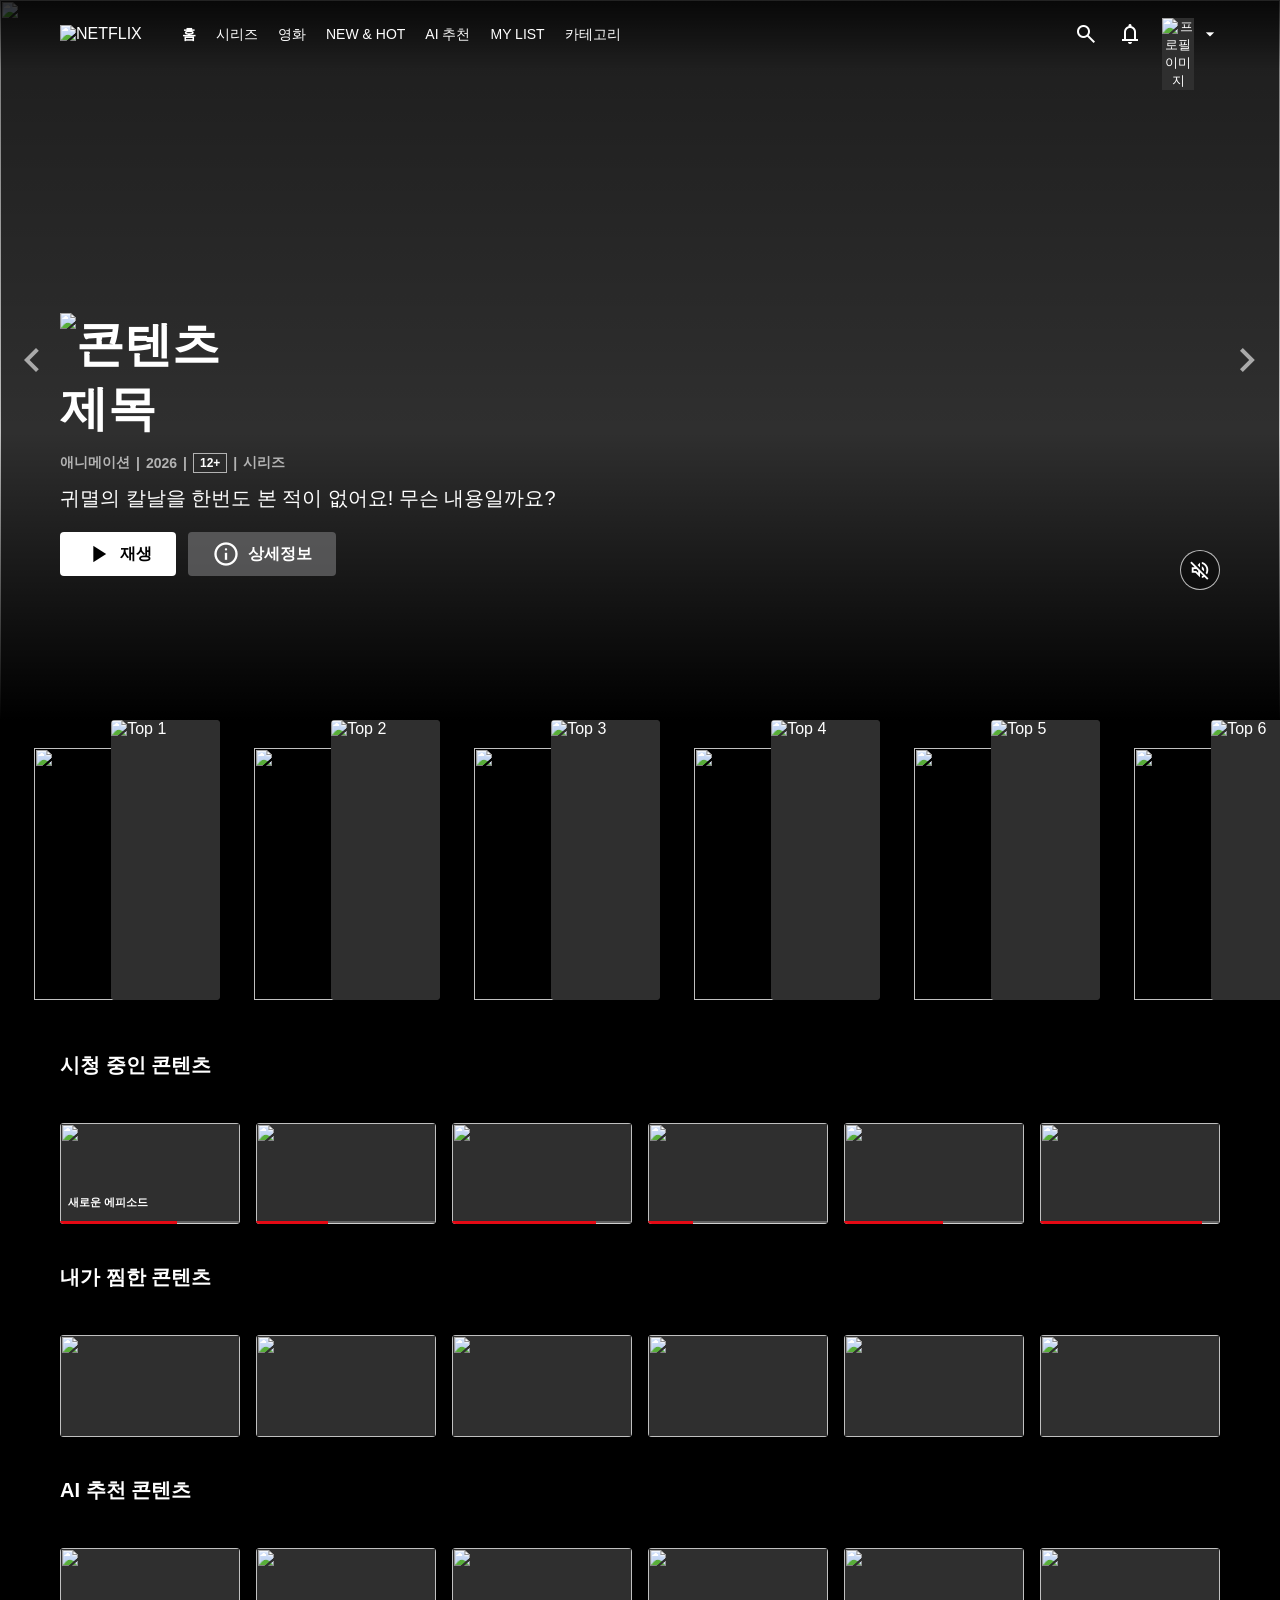
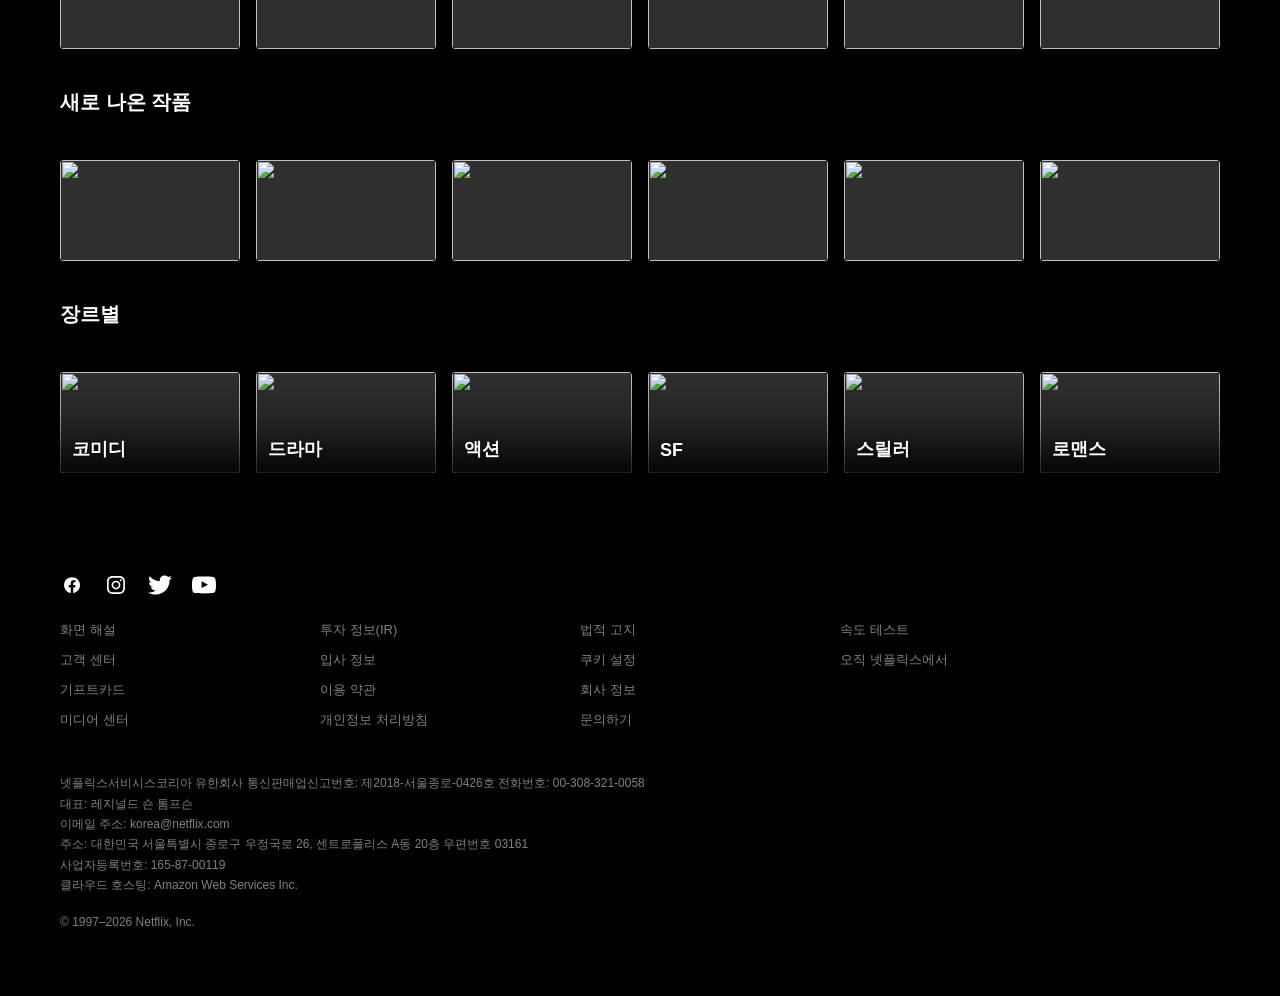
==== index.html @ 206649f2 "장르 수정" ====
<!DOCTYPE html>
<html lang="ko">
<head>
  <meta charset="UTF-8">
  <meta name="viewport" content="width=device-width, initial-scale=1.0">
  <title>NETFLIX</title>
  <link rel="stylesheet" href="https://fonts.googleapis.com/css2?family=Material+Symbols+Outlined:opsz,wght,FILL,GRAD@24,400,0,0&display=block">
  <link rel="stylesheet" href="css/style.css">
</head>
<body>
  <!-- 헤 더 -->
  <header class="header">
    <div class="header__inner">
      <a href="/" class="header__logo" aria-label="Netflix">
        <img src="https://cdn.jsdelivr.net/gh/d3vKJ/portfolio_assets@main/netflix/netflix-logo.png" alt="NETFLIX" class="header__logo-img">
      </a>

      <nav class="header__nav" aria-label="메뉴">
        <ul class="header__menu">
          <li><a href="#" class="header__link header__link--active">홈</a></li>
          <li><a href="#" class="header__link">시리즈</a></li>
          <li><a href="#" class="header__link">영화</a></li>
          <li><a href="#" class="header__link">NEW & HOT</a></li>
          <li><a href="#" class="header__link">AI 추천</a></li>
          <li><a href="#" class="header__link">MY LIST</a></li>
          <li><a href="#" class="header__link">카테고리</a></li>
        </ul>
      </nav>

      <div class="header__actions">
        <button type="button" class="header__icon-btn" aria-label="검색">
          <span class="material-symbols-outlined" aria-hidden="true">search</span>
        </button>
        <button type="button" class="header__icon-btn" aria-label="알림">
          <span class="material-symbols-outlined" aria-hidden="true">notifications</span>
        </button>
        <button type="button" class="header__profile" aria-label="프로필">
          <span class="header__avatar">
            <img src="https://picsum.photos/128/128" alt="프로필 이미지">
          </span>
          <span class="material-symbols-outlined header__caret" aria-hidden="true">arrow_drop_down</span>
        </button>
      </div>
    </div>
  </header>

  <main>
    <!-- 히 섹 -->
    <section class="hero">
      <div class="hero__bg">
        <img src="https://cdn.jsdelivr.net/gh/d3vKJ/portfolio_assets@main/netflix/hero/background.webp" alt="" class="hero__image">
      </div>
      <div class="hero__overlay"></div>

      <button type="button" class="hero__arrow hero__arrow--prev" aria-label="이전">
        <span class="material-symbols-outlined" aria-hidden="true">chevron_left</span>
      </button>
      <button type="button" class="hero__arrow hero__arrow--next" aria-label="다음">
        <span class="material-symbols-outlined" aria-hidden="true">chevron_right</span>
      </button>

      <div class="hero__content">
        <h1 class="hero__title">
          <img src="https://cdn.jsdelivr.net/gh/d3vKJ/portfolio_assets@main/netflix/hero/logo.webp" alt="콘텐츠 제목">
        </h1>
        <p class="hero__meta">
          <span>애니메이션</span>
          <span class="hero__meta-sep">|</span>
          <span>2026</span>
          <span class="hero__meta-sep">|</span>
          <span class="hero__badge">12+</span>
          <span class="hero__meta-sep">|</span>
          <span>시리즈</span>
        </p>

        
        <p class="hero__desc">
          귀멸의 칼날을 한번도 본 적이 없어요! 무슨 내용일까요?
        </p>
        <div class="hero__btns">
          <button type="button" class="btn btn--play">
            <span class="material-symbols-outlined" aria-hidden="true">play_arrow</span>
            재생
          </button>
          <button type="button" class="btn btn--info">
            <span class="material-symbols-outlined" aria-hidden="true">info</span>
            상세정보
          </button>
        </div>
      </div>

      <button type="button" class="hero__mute" aria-label="음소거">
        <span class="material-symbols-outlined" aria-hidden="true">volume_off</span>
      </button>
    </section>

    <!-- top 10 -->
    <section class="row row--top10">
      <div class="row__track row__track--top10">
        <article class="top10-card">
          <span class="top10-card__num" aria-hidden="true">
            <img src="https://cdn.jsdelivr.net/gh/d3vKJ/portfolio_assets@main/netflix/ranks/1.svg" alt="">
          </span>
          <a href="#" class="top10-card__poster">
            <img src="https://cdn.jsdelivr.net/gh/d3vKJ/portfolio_assets@main/netflix/cards/top1.webp" alt="Top 1">
          </a>
        </article>
        <article class="top10-card">
          <span class="top10-card__num" aria-hidden="true">
            <img src="https://cdn.jsdelivr.net/gh/d3vKJ/portfolio_assets@main/netflix/ranks/2.svg" alt="">
          </span>
          <a href="#" class="top10-card__poster">
            <img src="https://cdn.jsdelivr.net/gh/d3vKJ/portfolio_assets@main/netflix/cards/top2.webp" alt="Top 2">
          </a>
        </article>
        <article class="top10-card">
          <span class="top10-card__num" aria-hidden="true">
            <img src="https://cdn.jsdelivr.net/gh/d3vKJ/portfolio_assets@main/netflix/ranks/3.svg" alt="">
          </span>
          <a href="#" class="top10-card__poster">
            <img src="https://cdn.jsdelivr.net/gh/d3vKJ/portfolio_assets@main/netflix/cards/top3.webp" alt="Top 3">
          </a>
        </article>
        <article class="top10-card">
          <span class="top10-card__num" aria-hidden="true">
            <img src="https://cdn.jsdelivr.net/gh/d3vKJ/portfolio_assets@main/netflix/ranks/4.svg" alt="">
          </span>
          <a href="#" class="top10-card__poster">
            <img src="https://cdn.jsdelivr.net/gh/d3vKJ/portfolio_assets@main/netflix/cards/top4.webp" alt="Top 4">
          </a>
        </article>
        <article class="top10-card">
          <span class="top10-card__num" aria-hidden="true">
            <img src="https://cdn.jsdelivr.net/gh/d3vKJ/portfolio_assets@main/netflix/ranks/5.svg" alt="">
          </span>
          <a href="#" class="top10-card__poster">
            <img src="https://cdn.jsdelivr.net/gh/d3vKJ/portfolio_assets@main/netflix/cards/top5.webp" alt="Top 5">
          </a>
        </article>
        <article class="top10-card">
          <span class="top10-card__num" aria-hidden="true">
            <img src="https://cdn.jsdelivr.net/gh/d3vKJ/portfolio_assets@main/netflix/ranks/6.svg" alt="">
          </span>
          <a href="#" class="top10-card__poster">
            <img src="https://cdn.jsdelivr.net/gh/d3vKJ/portfolio_assets@main/netflix/cards/top6.webp" alt="Top 6">
          </a>
        </article>
        <article class="top10-card">
          <span class="top10-card__num" aria-hidden="true">
            <img src="https://cdn.jsdelivr.net/gh/d3vKJ/portfolio_assets@main/netflix/ranks/7.svg" alt="">
          </span>
          <a href="#" class="top10-card__poster">
            <img src="https://cdn.jsdelivr.net/gh/d3vKJ/portfolio_assets@main/netflix/cards/top7.webp" alt="Top 7">
          </a>
        </article>
        <article class="top10-card">
          <span class="top10-card__num" aria-hidden="true">
            <img src="https://cdn.jsdelivr.net/gh/d3vKJ/portfolio_assets@main/netflix/ranks/8.svg" alt="">
          </span>
          <a href="#" class="top10-card__poster">
            <img src="https://cdn.jsdelivr.net/gh/d3vKJ/portfolio_assets@main/netflix/cards/top8.webp" alt="Top 8">
          </a>
        </article>
        <article class="top10-card">
          <span class="top10-card__num" aria-hidden="true">
            <img src="https://cdn.jsdelivr.net/gh/d3vKJ/portfolio_assets@main/netflix/ranks/9.svg" alt="">
          </span>
          <a href="#" class="top10-card__poster">
            <img src="https://cdn.jsdelivr.net/gh/d3vKJ/portfolio_assets@main/netflix/cards/top9.webp" alt="Top 9">
          </a>
        </article>
        <article class="top10-card">
          <span class="top10-card__num top10-card__num--10" aria-hidden="true">
            <img src="https://cdn.jsdelivr.net/gh/d3vKJ/portfolio_assets@main/netflix/ranks/10.svg" alt="">
          </span>
          <a href="#" class="top10-card__poster">
            <img src="https://cdn.jsdelivr.net/gh/d3vKJ/portfolio_assets@main/netflix/cards/top10.webp" alt="Top 10">
          </a>
        </article>
      </div>
    </section>

    <!-- 시청 중인 콘텐츠 -->
    <section class="row">
      <h2 class="row__title">시청 중인 콘텐츠</h2>
      <div class="row__track">
        <article class="card card--progress">
          <a href="#" class="card__link">
            <img src="https://cdn.jsdelivr.net/gh/d3vKJ/portfolio_assets@main/netflix/cards/thumbnail5.webp" alt="" class="card__img">
            <span class="card__label">새로운 에피소드</span>
            <span class="card__progress"><span class="card__progress-bar" style="width: 65%"></span></span>
          </a>
        </article>
        <article class="card card--progress">
          <a href="#" class="card__link">
            <img src="https://cdn.jsdelivr.net/gh/d3vKJ/portfolio_assets@main/netflix/cards/thumbnail9.webp" alt="" class="card__img">
            <span class="card__progress"><span class="card__progress-bar" style="width: 40%"></span></span>
          </a>
        </article>
        <article class="card card--progress">
          <a href="#" class="card__link">
            <img src="https://cdn.jsdelivr.net/gh/d3vKJ/portfolio_assets@main/netflix/cards/thumbnail2.webp" alt="" class="card__img">
            <span class="card__progress"><span class="card__progress-bar" style="width: 80%"></span></span>
          </a>
        </article>
        <article class="card card--progress">
          <a href="#" class="card__link">
            <img src="https://cdn.jsdelivr.net/gh/d3vKJ/portfolio_assets@main/netflix/cards/thumnail1.webp" alt="" class="card__img">
            <span class="card__progress"><span class="card__progress-bar" style="width: 25%"></span></span>
          </a>
        </article>
        <article class="card card--progress">
          <a href="#" class="card__link">
            <img src="https://cdn.jsdelivr.net/gh/d3vKJ/portfolio_assets@main/netflix/cards/thumbnail7.webp" alt="" class="card__img">
            <span class="card__progress"><span class="card__progress-bar" style="width: 55%"></span></span>
          </a>
        </article>
        <article class="card card--progress">
          <a href="#" class="card__link">
            <img src="https://cdn.jsdelivr.net/gh/d3vKJ/portfolio_assets@main/netflix/cards/thumbnail4.webp" alt="" class="card__img">
            <span class="card__progress"><span class="card__progress-bar" style="width: 90%"></span></span>
          </a>
        </article>
      </div>
    </section>

    <!-- 내가 찜한 콘텐츠 -->
    <section class="row">
      <h2 class="row__title">내가 찜한 콘텐츠</h2>
      <div class="row__track">
        <article class="card">
          <a href="#" class="card__link">
            <img src="https://cdn.jsdelivr.net/gh/d3vKJ/portfolio_assets@main/netflix/cards/thumbnail8.webp" alt="" class="card__img">
          </a>
        </article>
        <article class="card">
          <a href="#" class="card__link">
            <img src="https://cdn.jsdelivr.net/gh/d3vKJ/portfolio_assets@main/netflix/cards/thumbnail3.webp" alt="" class="card__img">
          </a>
        </article>
        <article class="card">
          <a href="#" class="card__link">
            <img src="https://cdn.jsdelivr.net/gh/d3vKJ/portfolio_assets@main/netflix/cards/thumbnail10.webp" alt="" class="card__img">
          </a>
        </article>
        <article class="card">
          <a href="#" class="card__link">
            <img src="https://cdn.jsdelivr.net/gh/d3vKJ/portfolio_assets@main/netflix/cards/thumbnail6.webp" alt="" class="card__img">
          </a>
        </article>
        <article class="card">
          <a href="#" class="card__link">
            <img src="https://cdn.jsdelivr.net/gh/d3vKJ/portfolio_assets@main/netflix/cards/thumbnail2.webp" alt="" class="card__img">
          </a>
        </article>
        <article class="card">
          <a href="#" class="card__link">
            <img src="https://cdn.jsdelivr.net/gh/d3vKJ/portfolio_assets@main/netflix/cards/thumbnail9.webp" alt="" class="card__img">
          </a>
        </article>
      </div>
    </section>

    <!-- AI 추천 콘텐츠 -->
    <section class="row">
      <h2 class="row__title">AI 추천 콘텐츠</h2>
      <div class="row__track">
        <article class="card">
          <a href="#" class="card__link">
            <img src="https://cdn.jsdelivr.net/gh/d3vKJ/portfolio_assets@main/netflix/cards/thumbnail4.webp" alt="" class="card__img">
          </a>
        </article>
        <article class="card">
          <a href="#" class="card__link">
            <img src="https://cdn.jsdelivr.net/gh/d3vKJ/portfolio_assets@main/netflix/cards/thumnail1.webp" alt="" class="card__img">
          </a>
        </article>
        <article class="card">
          <a href="#" class="card__link">
            <img src="https://cdn.jsdelivr.net/gh/d3vKJ/portfolio_assets@main/netflix/cards/thumbnail7.webp" alt="" class="card__img">
          </a>
        </article>
        <article class="card">
          <a href="#" class="card__link">
            <img src="https://cdn.jsdelivr.net/gh/d3vKJ/portfolio_assets@main/netflix/cards/thumbnail5.webp" alt="" class="card__img">
          </a>
        </article>
        <article class="card">
          <a href="#" class="card__link">
            <img src="https://cdn.jsdelivr.net/gh/d3vKJ/portfolio_assets@main/netflix/cards/thumbnail10.webp" alt="" class="card__img">
          </a>
        </article>
        <article class="card">
          <a href="#" class="card__link">
            <img src="https://cdn.jsdelivr.net/gh/d3vKJ/portfolio_assets@main/netflix/cards/thumbnail3.webp" alt="" class="card__img">
          </a>
        </article>
      </div>
    </section>

    <!-- 새로 나온 작품 -->
    <section class="row">
      <h2 class="row__title">새로 나온 작품</h2>
      <div class="row__track">
        <article class="card">
          <a href="#" class="card__link">
            <img src="https://cdn.jsdelivr.net/gh/d3vKJ/portfolio_assets@main/netflix/cards/thumbnail6.webp" alt="" class="card__img">
          </a>
        </article>
        <article class="card">
          <a href="#" class="card__link">
            <img src="https://cdn.jsdelivr.net/gh/d3vKJ/portfolio_assets@main/netflix/cards/thumbnail8.webp" alt="" class="card__img">
          </a>
        </article>
        <article class="card">
          <a href="#" class="card__link">
            <img src="https://cdn.jsdelivr.net/gh/d3vKJ/portfolio_assets@main/netflix/cards/thumbnail2.webp" alt="" class="card__img">
          </a>
        </article>
        <article class="card">
          <a href="#" class="card__link">
            <img src="https://cdn.jsdelivr.net/gh/d3vKJ/portfolio_assets@main/netflix/cards/thumbnail9.webp" alt="" class="card__img">
          </a>
        </article>
        <article class="card">
          <a href="#" class="card__link">
            <img src="https://cdn.jsdelivr.net/gh/d3vKJ/portfolio_assets@main/netflix/cards/thumnail1.webp" alt="" class="card__img">
          </a>
        </article>
        <article class="card">
          <a href="#" class="card__link">
            <img src="https://cdn.jsdelivr.net/gh/d3vKJ/portfolio_assets@main/netflix/cards/thumbnail4.webp" alt="" class="card__img">
          </a>
        </article>
      </div>
    </section>

    <!-- 장르별 -->
    <section class="row">
      <h2 class="row__title">장르별</h2>
      <div class="row__track">
        <article class="card card--genre">
          <a href="#" class="card__link">
            <img src="https://cdn.jsdelivr.net/gh/d3vKJ/portfolio_assets@main/netflix/cards/thumbnail8.webp" alt="" class="card__img">
            <span class="card__genre">코미디</span>
          </a>
        </article>
        <article class="card card--genre">
          <a href="#" class="card__link">
            <img src="https://cdn.jsdelivr.net/gh/d3vKJ/portfolio_assets@main/netflix/cards/thumbnail3.webp" alt="" class="card__img">
            <span class="card__genre">드라마</span>
          </a>
        </article>
        <article class="card card--genre">
          <a href="#" class="card__link">
            <img src="https://cdn.jsdelivr.net/gh/d3vKJ/portfolio_assets@main/netflix/cards/thumbnail6.webp" alt="" class="card__img">
            <span class="card__genre">액션</span>
          </a>
        </article>
        <article class="card card--genre">
          <a href="#" class="card__link">
            <img src="https://cdn.jsdelivr.net/gh/d3vKJ/portfolio_assets@main/netflix/cards/thumbnail10.webp" alt="" class="card__img">
            <span class="card__genre">SF</span>
          </a>
        </article>
        <article class="card card--genre">
          <a href="#" class="card__link">
            <img src="https://cdn.jsdelivr.net/gh/d3vKJ/portfolio_assets@main/netflix/cards/thumbnail2.webp" alt="" class="card__img">
            <span class="card__genre">스릴러</span>
          </a>
        </article>
        <article class="card card--genre">
          <a href="#" class="card__link">
            <img src="https://cdn.jsdelivr.net/gh/d3vKJ/portfolio_assets@main/netflix/cards/thumbnail9.webp" alt="" class="card__img">
            <span class="card__genre">로맨스</span>
          </a>
        </article>
      </div>
    </section>
  </main>

  <button type="button" class="back-top" aria-label="맨 위로" id="backTop">
    <span class="material-symbols-outlined" aria-hidden="true">keyboard_arrow_up</span>
  </button>

  <!-- footer -->
  <footer class="footer">
    <div class="footer__inner">
      <div class="footer__social">
        <a href="#" aria-label="Facebook">
          <svg viewBox="0 0 24 24" fill="currentColor" aria-hidden="true">
            <path d="M20 12.05C19.9813 10.5255 19.5273 9.03809 18.6915 7.76295C17.8557 6.48781 16.673 5.47804 15.2826 4.85257C13.8921 4.2271 12.3519 4.01198 10.8433 4.23253C9.33473 4.45309 7.92057 5.10013 6.7674 6.09748C5.61422 7.09482 4.77005 8.40092 4.3343 9.86195C3.89856 11.323 3.88938 12.8781 4.30786 14.3442C4.72634 15.8103 5.55504 17.1262 6.69637 18.1371C7.83769 19.148 9.24412 19.8117 10.75 20.05V14.38H8.75001V12.05H10.75V10.28C10.7037 9.86846 10.7483 9.45175 10.8807 9.05931C11.0131 8.66687 11.23 8.30827 11.5161 8.00882C11.8022 7.70936 12.1505 7.47635 12.5365 7.32624C12.9225 7.17612 13.3368 7.11255 13.75 7.14003C14.3498 7.14824 14.9482 7.20173 15.54 7.30003V9.30003H14.54C14.3676 9.27828 14.1924 9.29556 14.0276 9.35059C13.8627 9.40562 13.7123 9.49699 13.5875 9.61795C13.4627 9.73891 13.3667 9.88637 13.3066 10.0494C13.2464 10.2125 13.2237 10.387 13.24 10.56V12.07H15.46L15.1 14.4H13.25V20C15.1399 19.7011 16.8601 18.7347 18.0985 17.2761C19.3369 15.8175 20.0115 13.9634 20 12.05Z"/>
          </svg>
        </a>
        <a href="#" aria-label="Instagram">
          <svg viewBox="0 0 32 32" fill="currentColor" aria-hidden="true">
            <path d="M22.3,8.4c-0.8,0-1.4,0.6-1.4,1.4c0,0.8,0.6,1.4,1.4,1.4c0.8,0,1.4-0.6,1.4-1.4C23.7,9,23.1,8.4,22.3,8.4z"/>
            <path d="M16,10.2c-3.3,0-5.9,2.7-5.9,5.9s2.7,5.9,5.9,5.9s5.9-2.7,5.9-5.9S19.3,10.2,16,10.2z M16,19.9c-2.1,0-3.8-1.7-3.8-3.8 c0-2.1,1.7-3.8,3.8-3.8c2.1,0,3.8,1.7,3.8,3.8C19.8,18.2,18.1,19.9,16,19.9z"/>
            <path d="M20.8,4h-9.5C7.2,4,4,7.2,4,11.2v9.5c0,4,3.2,7.2,7.2,7.2h9.5c4,0,7.2-3.2,7.2-7.2v-9.5C28,7.2,24.8,4,20.8,4z M25.7,20.8 c0,2.7-2.2,5-5,5h-9.5c-2.7,0-5-2.2-5-5v-9.5c0-2.7,2.2-5,5-5h9.5c2.7,0,5,2.2,5,5V20.8z"/>
          </svg>
        </a>
        <a href="#" aria-label="Twitter">
          <svg viewBox="0 -2 20 20" fill="currentColor" aria-hidden="true">
            <g transform="translate(-60, -7521)">
              <g transform="translate(56, 160)">
                <path d="M10.29,7377 C17.837,7377 21.965,7370.84365 21.965,7365.50546 C21.965,7365.33021 21.965,7365.15595 21.953,7364.98267 C22.756,7364.41163 23.449,7363.70276 24,7362.8915 C23.252,7363.21837 22.457,7363.433 21.644,7363.52751 C22.5,7363.02244 23.141,7362.2289 23.448,7361.2926 C22.642,7361.76321 21.761,7362.095 20.842,7362.27321 C19.288,7360.64674 16.689,7360.56798 15.036,7362.09796 C13.971,7363.08447 13.518,7364.55538 13.849,7365.95835 C10.55,7365.79492 7.476,7364.261 5.392,7361.73762 C4.303,7363.58363 4.86,7365.94457 6.663,7367.12996 C6.01,7367.11125 5.371,7366.93797 4.8,7366.62489 L4.8,7366.67608 C4.801,7368.5989 6.178,7370.2549 8.092,7370.63591 C7.488,7370.79836 6.854,7370.82199 6.24,7370.70483 C6.777,7372.35099 8.318,7373.47829 10.073,7373.51078 C8.62,7374.63513 6.825,7375.24554 4.977,7375.24358 C4.651,7375.24259 4.325,7375.22388 4,7375.18549 C5.877,7376.37088 8.06,7377 10.29,7376.99705"/>
              </g>
            </g>
          </svg>
        </a>
        <a href="#" aria-label="YouTube">
          <svg viewBox="0 -3 20 20" fill="currentColor" aria-hidden="true">
            <g transform="translate(-300, -7442)">
              <g transform="translate(56, 160)">
                <path d="M251.988432,7291.58588 L251.988432,7285.97425 C253.980638,7286.91168 255.523602,7287.8172 257.348463,7288.79353 C255.843351,7289.62824 253.980638,7290.56468 251.988432,7291.58588 M263.090998,7283.18289 C262.747343,7282.73013 262.161634,7282.37809 261.538073,7282.26141 C259.705243,7281.91336 248.270974,7281.91237 246.439141,7282.26141 C245.939097,7282.35515 245.493839,7282.58153 245.111335,7282.93357 C243.49964,7284.42947 244.004664,7292.45151 244.393145,7293.75096 C244.556505,7294.31342 244.767679,7294.71931 245.033639,7294.98558 C245.376298,7295.33761 245.845463,7295.57995 246.384355,7295.68865 C247.893451,7296.0008 255.668037,7296.17532 261.506198,7295.73552 C262.044094,7295.64178 262.520231,7295.39147 262.895762,7295.02447 C264.385932,7293.53455 264.28433,7285.06174 263.090998,7283.18289"/>
              </g>
            </g>
          </svg>
        </a>
      </div>

      <div class="footer__links">
        <ul>
          <li><a href="#">화면 해설</a></li>
          <li><a href="#">고객 센터</a></li>
          <li><a href="#">기프트카드</a></li>
          <li><a href="#">미디어 센터</a></li>
        </ul>
        <ul>
          <li><a href="#">투자 정보(IR)</a></li>
          <li><a href="#">입사 정보</a></li>
          <li><a href="#">이용 약관</a></li>
          <li><a href="#">개인정보 처리방침</a></li>
        </ul>
        <ul>
          <li><a href="#">법적 고지</a></li>
          <li><a href="#">쿠키 설정</a></li>
          <li><a href="#">회사 정보</a></li>
          <li><a href="#">문의하기</a></li>
        </ul>
        <ul>
          <li><a href="#">속도 테스트</a></li>
          <li><a href="#">오직 넷플릭스에서</a></li>
        </ul>
      </div>

      <div class="footer__info">
        <p>넷플릭스서비시스코리아 유한회사 통신판매업신고번호: 제2018-서울종로-0426호 전화번호: 00-308-321-0058</p>
        <p>대표: 레지널드 숀 톰프슨</p>
        <p>이메일 주소: korea@netflix.com</p>
        <p>주소: 대한민국 서울특별시 종로구 우정국로 26, 센트로폴리스 A동 20층 우편번호 03161</p>
        <p>사업자등록번호: 165-87-00119</p>
        <p>클라우드 호스팅: Amazon Web Services Inc.</p>
        <p class="footer__copy">© 1997–2026 Netflix, Inc.</p>
      </div>
    </div>
  </footer>

  <script src="js/script.js"></script>
</body>
</html>
---- css/style.css ----
@font-face {
    font-family: 'Pretendard';
    src: url('https://cdn.jsdelivr.net/gh/projectnoonnu/pretendard@1.0/Pretendard-Thin.woff2') format('woff2');
    font-weight: 100;
    font-display: swap;
}

@font-face {
    font-family: 'Pretendard';
    src: url('https://cdn.jsdelivr.net/gh/projectnoonnu/pretendard@1.0/Pretendard-ExtraLight.woff2') format('woff2');
    font-weight: 200;
    font-display: swap;
}

@font-face {
    font-family: 'Pretendard';
    src: url('https://cdn.jsdelivr.net/gh/projectnoonnu/pretendard@1.0/Pretendard-Light.woff2') format('woff2');
    font-weight: 300;
    font-display: swap;
}

@font-face {
    font-family: 'Pretendard';
    src: url('https://cdn.jsdelivr.net/gh/projectnoonnu/pretendard@1.0/Pretendard-Regular.woff2') format('woff2');
    font-weight: 400;
    font-display: swap;
}

@font-face {
    font-family: 'Pretendard';
    src: url('https://cdn.jsdelivr.net/gh/projectnoonnu/pretendard@1.0/Pretendard-Medium.woff2') format('woff2');
    font-weight: 500;
    font-display: swap;
}

@font-face {
    font-family: 'Pretendard';
    src: url('https://cdn.jsdelivr.net/gh/projectnoonnu/pretendard@1.0/Pretendard-SemiBold.woff2') format('woff2');
    font-weight: 600;
    font-display: swap;
}

@font-face {
    font-family: 'Pretendard';
    src: url('https://cdn.jsdelivr.net/gh/projectnoonnu/pretendard@1.0/Pretendard-Bold.woff2') format('woff2');
    font-weight: 700;
    font-display: swap;
}

@font-face {
    font-family: 'Pretendard';
    src: url('https://cdn.jsdelivr.net/gh/projectnoonnu/pretendard@1.0/Pretendard-ExtraBold.woff2') format('woff2');
    font-weight: 800;
    font-display: swap;
}

@font-face {
    font-family: 'Pretendard';
    src: url('https://cdn.jsdelivr.net/gh/projectnoonnu/pretendard@1.0/Pretendard-Black.woff2') format('woff2');
    font-weight: 900;
    font-display: swap;
}

* {
  margin: 0;
  padding: 0;
  box-sizing: border-box;
}

body {
  font-family: "Pretendard", sans-serif;
  background-color: #000;
  color: #fff;
  overflow-x: hidden;
}

img {
  display: block;
  max-width: 100%;
  background-color: #2f2f2f;
}

a {
  color: inherit;
  text-decoration: none;
}

ul {
  list-style: none;
}

button {
  font-family: inherit;
  color: inherit;
  background: none;
  border: none;
  cursor: pointer;
}

.material-symbols-outlined {
  font-variation-settings: "FILL" 0, "wght" 400, "GRAD" 0, "opsz" 24;
  user-select: none;
  color: inherit;
}

/* 헤더 */
.header {
  position: fixed;
  top: 0;
  left: 0;
  z-index: 100;
  width: 100%;
  height: 68px;
  background: linear-gradient(to bottom, rgba(0, 0, 0, 0.7), transparent);
}

.header--scrolled {
  background-color: rgba(0, 0, 0, 0.9);
}

.header__inner {
  display: flex;
  align-items: center;
  height: 100%;
  padding: 0 60px;
  gap: 30px;
}

.header__logo-img {
  width: 92px;
  background: none;
}

.header__menu {
  display: flex;
  gap: 20px;
}

.header__link {
  font-size: 14px;
}

.header__link:hover {
  color: #b3b3b3;
}

.header__link--active {
  font-weight: bold;
}

.header__actions {
  display: flex;
  align-items: center;
  gap: 20px;
  margin-left: auto;
}

.header__icon-btn {
  display: flex;
  align-items: center;
  justify-content: center;
  width: 24px;
  height: 24px;
}

.header__icon-btn .material-symbols-outlined {
  font-size: 24px;
  line-height: 1;
}

.header__profile {
  display: flex;
  align-items: center;
  gap: 6px;
}

.header__avatar {
  width: 32px;
  height: 32px;
  border-radius: 4px;
  background-color: #2f2f2f;
}

.header__caret {
  font-size: 20px;
  line-height: 1;
}

/* 히어로 */
.hero {
  position: relative;
  width: 100%;
  height: 80vh;
  min-height: 400px;
  overflow: hidden;
}

.hero__bg {
  position: absolute;
  top: 0;
  left: 0;
  width: 100%;
  height: 100%;
}

.hero__image {
  width: 100%;
  height: 100%;
  object-fit: cover;
}

.hero__overlay {
  position: absolute;
  top: 0;
  left: 0;
  width: 100%;
  height: 100%;
  background: linear-gradient(to top, #000 0%, transparent 40%, rgba(0, 0, 0, 0.4) 100%);
  pointer-events: none;
}

.hero__content {
  position: absolute;
  left: 60px;
  bottom: 20%;
  z-index: 2;
  max-width: 500px;
}

.hero__title {
  font-size: 48px;
  font-weight: bold;
  margin-bottom: 12px;
}

.hero__title img {
  display: block;
  width: min(100%, 200px);
  height: auto;
  background-color: transparent;
}

.hero__meta {
  display: flex;
  align-items: center;
  flex-wrap: wrap;
  gap: 6px;
  font-size: 14px;
  font-weight: bold;
  color: #b3b3b3;
  margin-bottom: 12px;
}

.hero__badge {
  display: inline-block;
  padding: 2px 6px;
  border: 1px solid #b3b3b3;
  font-size: 12px;
  color: #fff;
}

.hero__desc {
  font-size: 20px;
  margin-bottom: 20px;
}

.hero__btns {
  display: flex;
  gap: 12px;
}

.btn {
  display: flex;
  align-items: center;
  gap: 8px;
  padding: 8px 24px;
  border-radius: 4px;
  font-size: 16px;
  font-weight: bold;
}

.btn .material-symbols-outlined {
  font-size: 28px;
  line-height: 1;
}

.btn--play .material-symbols-outlined {
  font-variation-settings: "FILL" 1, "wght" 400, "GRAD" 0, "opsz" 24;
}

.btn--play {
  background-color: #fff;
  color: #000;
}

.btn--play:hover {
  opacity: 0.85;
}

.btn--info {
  background-color: rgba(109, 109, 110, 0.7);
  color: #fff;
}

.btn--info:hover {
  background-color: rgba(109, 109, 110, 0.5);
}

.hero__arrow {
  position: absolute;
  top: 50%;
  z-index: 3;
  margin-top: -24px;
  display: flex;
  align-items: center;
  justify-content: center;
  width: 48px;
  height: 48px;
  opacity: 0.6;
}

.hero__arrow:hover {
  opacity: 1;
}

.hero__arrow .material-symbols-outlined {
  font-size: 48px;
  line-height: 1;
}

.hero__arrow--prev {
  left: 8px;
}

.hero__arrow--next {
  right: 8px;
}

.hero__mute {
  position: absolute;
  right: 60px;
  bottom: 18%;
  z-index: 3;
  display: flex;
  align-items: center;
  justify-content: center;
  width: 40px;
  height: 40px;
  border: 1px solid rgba(255, 255, 255, 0.7);
  border-radius: 50%;
  background-color: rgba(0, 0, 0, 0.35);
}

.hero__mute .material-symbols-outlined {
  font-size: 22px;
  line-height: 1;
}

/* 콘텐츠 행 */
.row {
  position: relative;
  z-index: 4;
  padding: 12px 0 40px;
  margin-top: -24px;
  overflow: hidden;
}

.row__title {
  font-size: 20px;
  font-weight: bold;
  margin-bottom: 12px;
  padding: 0 60px;
}

.row__track {
  display: flex;
  gap: 16px;
  padding: 32px 60px 12px;
  overflow-x: auto;
  overflow-y: hidden;
  cursor: grab;
  user-select: none;
}

.row__track::-webkit-scrollbar {
  display: none;
}

.row__track.is-dragging {
  cursor: grabbing;
}

/* Top 10 — 한 화면 5칸, 스크롤로 6~10 */
.row--top10 {
  margin-top: -60px;
  overflow: hidden;
}

.row__track--top10 {
  --top10-pad: 60px;
  --top10-gap: 60px;
  --top10-visible: 5;
  display: grid;
  grid-auto-flow: column;
  grid-auto-columns: calc(
    (100% - 2 * var(--top10-pad) - (var(--top10-visible) - 1) * var(--top10-gap))
    / var(--top10-visible)
  );
  box-sizing: border-box;
  min-height: 340px;
  padding: 48px var(--top10-pad) 24px;
  column-gap: var(--top10-gap);
  align-items: end;
  overflow-x: auto;
  overflow-y: hidden;
}

.top10-card {
  position: relative;
  width: 100%;
  height: 280px;
}

.top10-card__num {
  position: absolute;
  left: -16%;
  bottom: 0;
  z-index: 0;
  width: 50%;
  height: 90%;
  pointer-events: none;
  user-select: none;
}

.top10-card__num img {
  width: 100%;
  height: 100%;
  object-fit: contain;
  object-position: right bottom;
  background: none;
}

.top10-card__num--10 {
  width: 50%;
}

.top10-card__poster {
  position: absolute;
  right: 0;
  bottom: 0;
  z-index: 1;
  width: 68%;
  height: 100%;
  border-radius: 4px;
  overflow: hidden;
  background-color: #2f2f2f;
  transition: transform 0.45s ease;
  transform-origin: center bottom;
}

.top10-card__poster img {
  width: 100%;
  height: 100%;
  object-fit: cover;
}

.top10-card__poster:hover {
  transform: translateY(-10px) scale(1.05);
  z-index: 2;
}

.card {
  flex-shrink: 0;
  width: calc((100% - 80px) / 6);
}

.card__link {
  position: relative;
  display: block;
  width: 100%;
  height: 0;
  padding-bottom: 56.25%;
  border-radius: 4px;
  overflow: hidden;
  background-color: #2f2f2f;
  transition: transform 0.45s ease;
  transform-origin: center bottom;
}

.card__link:hover {
  transform: translateY(-10px) scale(1.05);
  z-index: 2;
}

.card__img {
  position: absolute;
  top: 0;
  left: 0;
  width: 100%;
  height: 100%;
  object-fit: cover;
}

.card__badge {
  position: absolute;
  top: 0;
  right: 8px;
  z-index: 1;
  padding: 6px 4px;
  background-color: #e50914;
  font-size: 10px;
  font-weight: bold;
  text-align: center;
}

.card__label {
  position: absolute;
  left: 8px;
  bottom: 14px;
  z-index: 1;
  font-size: 11px;
  font-weight: bold;
}

.card__progress {
  position: absolute;
  left: 0;
  right: 0;
  bottom: 0;
  z-index: 1;
  height: 3px;
  background-color: rgba(255, 255, 255, 0.25);
}

.card__progress-bar {
  display: block;
  height: 100%;
  background-color: #e50914;
}

.card--genre .card__link::after {
  content: "";
  position: absolute;
  inset: 0;
  z-index: 1;
  background: linear-gradient(to top, rgba(0, 0, 0, 0.85) 0%, rgba(0, 0, 0, 0.2) 55%, transparent 100%);
  pointer-events: none;
}

.card__genre {
  position: absolute;
  left: 12px;
  bottom: 12px;
  z-index: 2;
  font-size: 18px;
  font-weight: bold;
  text-shadow: 0 1px 4px rgba(0, 0, 0, 0.6);
}

/* 맨 위로 */
.back-top {
  position: fixed;
  right: 24px;
  bottom: 32px;
  z-index: 50;
  display: none;
  align-items: center;
  justify-content: center;
  width: 44px;
  height: 44px;
  border: 1px solid rgba(255, 255, 255, 0.5);
  border-radius: 50%;
  background-color: rgba(0, 0, 0, 0.6);
}

.back-top.is-visible {
  display: flex;
}

.back-top .material-symbols-outlined {
  font-size: 28px;
  line-height: 1;
}

/* 푸터 */
.footer {
  padding: 48px 60px 64px;
  color: #808080;
}

.footer__inner {
  max-width: 1000px;
}

.footer__social {
  display: flex;
  gap: 20px;
  margin-bottom: 24px;
}

.footer__social a {
  width: 24px;
  height: 24px;
  color: #fff;
}

.footer__social svg {
  width: 100%;
  height: 100%;
}

.footer__links {
  display: flex;
  gap: 40px;
  margin-bottom: 32px;
}

.footer__links ul {
  flex: 1;
}

.footer__links a {
  display: block;
  font-size: 13px;
  color: #808080;
  margin-bottom: 12px;
}

.footer__links a:hover {
  text-decoration: underline;
}

.footer__info {
  font-size: 12px;
  line-height: 1.7;
}

.footer__copy {
  margin-top: 16px;
}

/* 모바일 */
@media (max-width: 768px) {
  .header__inner {
    padding: 0 16px;
  }

  .header__nav {
    display: none;
  }

  .header__logo-img {
    width: 72px;
  }

  .hero {
    height: 60vh;
  }

  .hero__content {
    left: 16px;
    bottom: 12%;
    max-width: 90%;
  }

  .hero__title {
    font-size: 28px;
  }

  .hero__title img {
    width: min(100%, 140px);
  }

  .hero__mute {
    right: 16px;
  }

  .row {
    padding: 12px 0 32px;
  }

  .row__title {
    padding: 0 16px;
  }

  .row__track {
    padding: 32px 16px 12px;
  }

  .row--top10 {
    margin-top: -32px;
  }

  .row__track--top10 {
    --top10-pad: 16px;
    --top10-gap: 24px;
    --top10-visible: 2;
    min-height: 240px;
    padding: 36px var(--top10-pad) 16px;
  }

  .top10-card {
    height: 190px;
  }

  .top10-card__num {
    width: 36%;
    height: 90%;
  }

  .top10-card__num--10 {
    width: 42%;
  }

  .top10-card__poster {
    width: 68%;
    height: 100%;
  }

  .card {
    width: calc((100% - 16px) / 2);
  }

  .card__genre {
    left: 8px;
    bottom: 8px;
    font-size: 14px;
  }

  .footer {
    padding: 40px 16px;
  }

  .footer__links {
    flex-wrap: wrap;
    gap: 16px;
  }

  .footer__links ul {
    flex: 0 0 45%;
  }
}
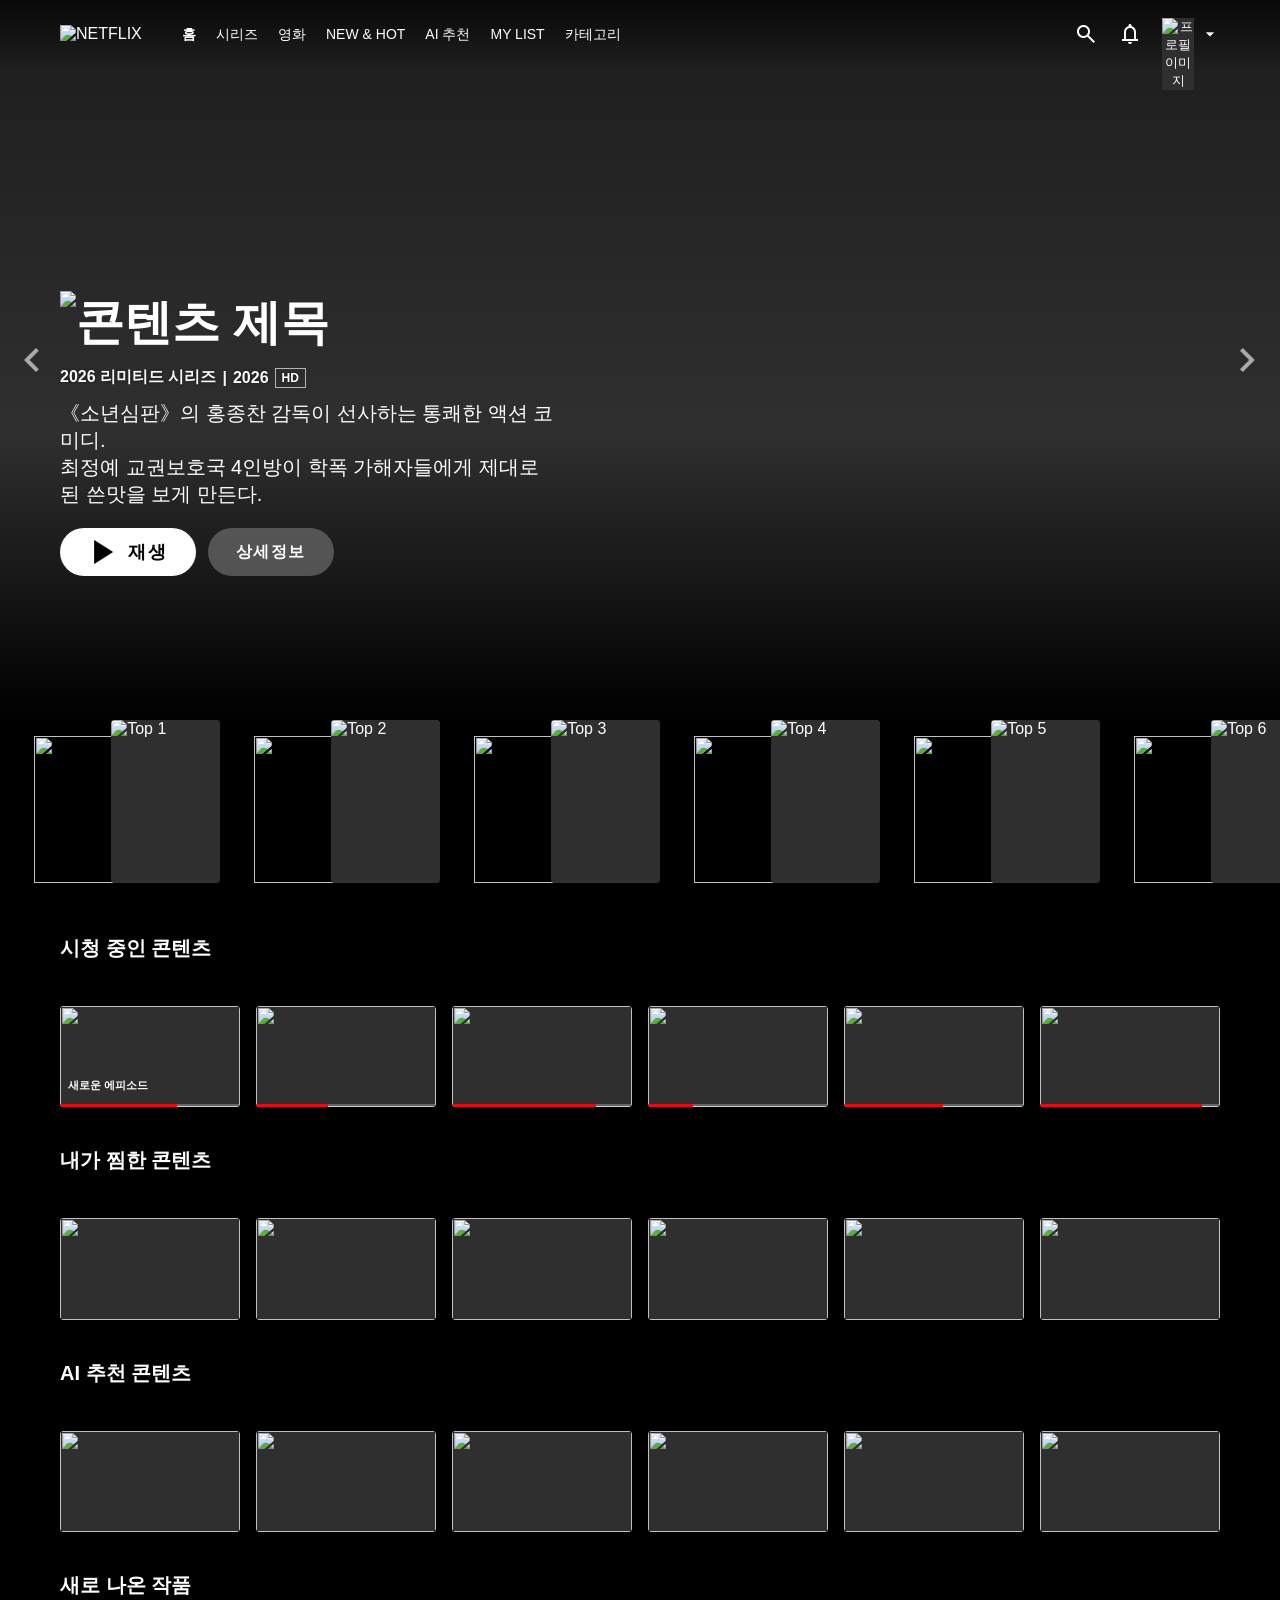
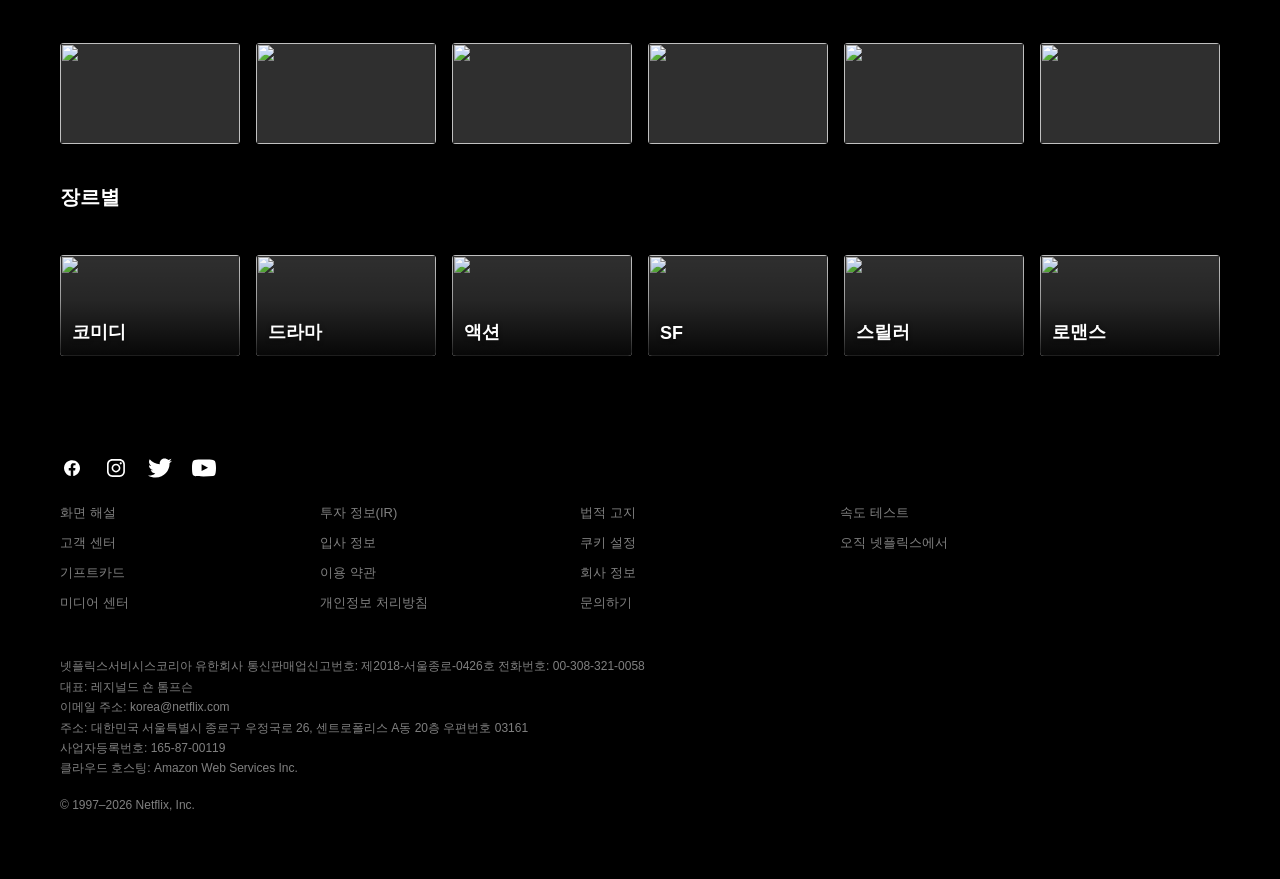
==== commit aca1ed24: "수정정" ====
--- a/index.html
+++ b/index.html
@@ -4,8 +4,9 @@
   <meta charset="UTF-8">
   <meta name="viewport" content="width=device-width, initial-scale=1.0">
   <title>NETFLIX</title>
-  <link rel="stylesheet" href="https://fonts.googleapis.com/css2?family=Material+Symbols+Outlined:opsz,wght,FILL,GRAD@24,400,0,0&display=block">
+  <link rel="stylesheet" href="https://fonts.googleapis.com/css2?family=Material+Symbols+Outlined:opsz,wght,FILL,GRAD@24,400,0..1,0&display=block">
   <link rel="stylesheet" href="css/style.css">
+  <script src="https://code.jquery.com/jquery-4.0.0.min.js"></script>
 </head>
 <body>
   <!-- 헤 더 -->
@@ -48,7 +49,19 @@
     <!-- 히 섹 -->
     <section class="hero">
       <div class="hero__bg">
-        <img src="https://cdn.jsdelivr.net/gh/d3vKJ/portfolio_assets@main/netflix/hero/background.webp" alt="" class="hero__image">
+        <picture>
+          <source media="(max-width: 768px)" srcset="https://cdn.jsdelivr.net/gh/d3vKJ/portfolio_assets@main/netflix/hero/background_mobile.webp">
+          <img src="https://cdn.jsdelivr.net/gh/d3vKJ/portfolio_assets@main/netflix/hero/background_desktop.webp" alt="" class="hero__image">
+        </picture>
+        <video
+          class="hero__video"
+          muted
+          playsinline
+          preload="metadata"
+          aria-hidden="true"
+        >
+          <source src="https://cdn.jsdelivr.net/gh/d3vKJ/portfolio_assets@main/netflix/hero/hero_video.mp4" type="video/mp4">
+        </video>
       </div>
       <div class="hero__overlay"></div>
 
@@ -61,37 +74,41 @@
 
       <div class="hero__content">
         <h1 class="hero__title">
-          <img src="https://cdn.jsdelivr.net/gh/d3vKJ/portfolio_assets@main/netflix/hero/logo.webp" alt="콘텐츠 제목">
+          <img src="https://cdn.jsdelivr.net/gh/d3vKJ/portfolio_assets@main/netflix/hero/hero_logo.webp" alt="콘텐츠 제목">
         </h1>
         <p class="hero__meta">
-          <span>애니메이션</span>
+          <span>2026 리미티드 시리즈</span>
           <span class="hero__meta-sep">|</span>
           <span>2026</span>
-          <span class="hero__meta-sep">|</span>
-          <span class="hero__badge">12+</span>
-          <span class="hero__meta-sep">|</span>
-          <span>시리즈</span>
+          <!-- <span class="hero__meta-sep">|</span> -->
+          <span class="hero__badge">HD</span>
+          <!-- <span class="hero__meta-sep">|</span> -->
+          <!-- <span>시리즈</span> -->
         </p>
 
         
         <p class="hero__desc">
-          귀멸의 칼날을 한번도 본 적이 없어요! 무슨 내용일까요?
+          《소년심판》의 홍종찬 감독이 선사하는 통쾌한 액션 코미디.<br>최정예 교권보호국 4인방이 학폭 가해자들에게 제대로 된 쓴맛을 보게 만든다.
         </p>
         <div class="hero__btns">
-          <button type="button" class="btn btn--play">
+          <button type="button" class="btn btn--play" data-hero-play>
             <span class="material-symbols-outlined" aria-hidden="true">play_arrow</span>
-            재생
+            <span class="btn__label">재생</span>
           </button>
           <button type="button" class="btn btn--info">
-            <span class="material-symbols-outlined" aria-hidden="true">info</span>
             상세정보
           </button>
         </div>
       </div>
 
-      <button type="button" class="hero__mute" aria-label="음소거">
-        <span class="material-symbols-outlined" aria-hidden="true">volume_off</span>
-      </button>
+      <div class="hero__controls">
+        <button type="button" class="hero__ctrl hero__pause" aria-label="일시정지" data-hero-pause hidden>
+          <span class="material-symbols-outlined" aria-hidden="true">pause</span>
+        </button>
+        <button type="button" class="hero__ctrl hero__mute" aria-label="음소거" data-hero-mute hidden>
+          <span class="material-symbols-outlined" aria-hidden="true">volume_off</span>
+        </button>
+      </div>
     </section>
 
     <!-- top 10 -->
--- a/css/style.css
+++ b/css/style.css
@@ -191,9 +191,10 @@
   position: relative;
   width: 100%;
   height: 80vh;
-  min-height: 400px;
+  min-height: 480px;
   overflow: hidden;
 }
+
 
 .hero__bg {
   position: absolute;
@@ -203,10 +204,66 @@
   height: 100%;
 }
 
+.hero__bg picture {
+  display: block;
+  width: 100%;
+  height: 100%;
+}
+
 .hero__image {
   width: 100%;
   height: 100%;
   object-fit: cover;
+  object-position: center center;
+  opacity: 1;
+  transition: opacity 0.6s ease;
+}
+
+.hero__video {
+  position: absolute;
+  top: 0;
+  left: 0;
+  width: 100%;
+  height: 100%;
+  object-fit: cover;
+  object-position: center center;
+  opacity: 0;
+  transition: opacity 0.6s ease;
+  pointer-events: none;
+  background-color: #000;
+}
+
+.hero.is-playing .hero__image {
+  opacity: 0;
+}
+
+.hero.is-playing .hero__video {
+  opacity: 1;
+}
+
+.hero.is-playing .hero__desc {
+  opacity: 0;
+  visibility: hidden;
+  max-height: 0;
+  margin: 0;
+  overflow: hidden;
+  pointer-events: none;
+}
+
+.hero.is-playing .hero__content {
+  bottom: 6%;
+}
+
+.hero.is-playing .hero__controls {
+  bottom: 6%;
+}
+
+.hero.is-playing .hero__title img {
+  width: min(100%, 280px);
+}
+
+.hero__desc {
+  transition: opacity 0.45s ease, visibility 0.45s ease, max-height 0.45s ease, margin 0.45s ease;
 }
 
 .hero__overlay {
@@ -225,6 +282,7 @@
   bottom: 20%;
   z-index: 2;
   max-width: 500px;
+  transition: bottom 0.55s ease;
 }
 
 .hero__title {
@@ -235,9 +293,10 @@
 
 .hero__title img {
   display: block;
-  width: min(100%, 200px);
+  width: min(100%, 400px);
   height: auto;
   background-color: transparent;
+  transition: width 0.55s ease;
 }
 
 .hero__meta {
@@ -245,9 +304,10 @@
   align-items: center;
   flex-wrap: wrap;
   gap: 6px;
-  font-size: 14px;
+  font-size: 16px;
   font-weight: bold;
-  color: #b3b3b3;
+  color: #f9f9f9;
+  text-shadow: 0 0 3px rgba(0, 0, 0, 0.5);
   margin-bottom: 12px;
 }
 
@@ -257,6 +317,7 @@
   border: 1px solid #b3b3b3;
   font-size: 12px;
   color: #fff;
+  text-shadow: 0 0 3px rgba(0, 0, 0, 0.5);
 }
 
 .hero__desc {
@@ -266,44 +327,71 @@
 
 .hero__btns {
   display: flex;
+  align-items: center;
   gap: 12px;
 }
 
 .btn {
-  display: flex;
+  display: inline-flex;
   align-items: center;
-  gap: 8px;
-  padding: 8px 24px;
-  border-radius: 4px;
+  justify-content: center;
+  gap: 10px;
+  min-height: 48px;
+  padding: 0 28px;
+  border: none;
+  border-radius: 50px;
   font-size: 16px;
+  font-weight: 600;
+  line-height: 1;
+  letter-spacing: -0.02em;
+  transition: background-color 0.2s ease, color 0.2s ease, border-color 0.2s ease, transform 0.15s ease, box-shadow 0.2s ease;
+}
+
+.btn .material-symbols-outlined {
+  font-size: 32px;
+  line-height: 1;
+}
+
+.btn--play .material-symbols-outlined {
+  font-variation-settings: "FILL" 1, "wght" 700, "GRAD" 0, "opsz" 24;
+  margin-left: -4px;
+  color: currentColor;
+  font-size: 34px;
+}
+
+.btn--play {
+  background-color: #ffffff;
+  color: #000;
   font-weight: bold;
-}
-
-.btn .material-symbols-outlined {
-  font-size: 28px;
-  line-height: 1;
-}
-
-.btn--play .material-symbols-outlined {
-  font-variation-settings: "FILL" 1, "wght" 400, "GRAD" 0, "opsz" 24;
-}
-
-.btn--play {
-  background-color: #fff;
-  color: #000;
+  letter-spacing: 0.1em;
+  font-size: 18px;
 }
 
 .btn--play:hover {
-  opacity: 0.85;
+  background-color: rgba(255, 255, 255, 0.75);
+}
+
+.btn--play:active {
+  background-color: rgba(255, 255, 255, 0.65);
+  transform: scale(0.98);
 }
 
 .btn--info {
   background-color: rgba(109, 109, 110, 0.7);
   color: #fff;
+  font-weight: bold;
+  letter-spacing: 0.1em;
+  text-align: center;
+  backdrop-filter: blur(4px);
 }
 
 .btn--info:hover {
-  background-color: rgba(109, 109, 110, 0.5);
+  background-color: rgba(109, 109, 110, 0.4);
+}
+
+.btn--info:active {
+  background-color: rgba(109, 109, 110, 0.35);
+  transform: scale(0.98);
 }
 
 .hero__arrow {
@@ -336,11 +424,18 @@
   right: 8px;
 }
 
-.hero__mute {
+.hero__controls {
   position: absolute;
   right: 60px;
   bottom: 18%;
   z-index: 3;
+  display: flex;
+  align-items: center;
+  gap: 10px;
+  transition: bottom 0.55s ease;
+}
+
+.hero__ctrl {
   display: flex;
   align-items: center;
   justify-content: center;
@@ -351,9 +446,18 @@
   background-color: rgba(0, 0, 0, 0.35);
 }
 
-.hero__mute .material-symbols-outlined {
+.hero__ctrl[hidden] {
+  display: none;
+}
+
+.hero__ctrl .material-symbols-outlined {
   font-size: 22px;
   line-height: 1;
+}
+
+.hero.is-paused .hero__pause {
+  border-color: #fff;
+  background-color: rgba(255, 255, 255, 0.2);
 }
 
 /* 콘텐츠 행 */
@@ -407,7 +511,6 @@
     / var(--top10-visible)
   );
   box-sizing: border-box;
-  min-height: 340px;
   padding: 48px var(--top10-pad) 24px;
   column-gap: var(--top10-gap);
   align-items: end;
@@ -418,7 +521,9 @@
 .top10-card {
   position: relative;
   width: 100%;
-  height: 280px;
+  height: auto;
+  /* 포스터 68% · 2:3 → 카드 전체 비율 */
+  aspect-ratio: 100 / 102;
 }
 
 .top10-card__num {
@@ -639,7 +744,118 @@
   margin-top: 16px;
 }
 
-/* 모바일 */
+/* 태블릿 (≤1024) — 데스크톱과 모바일 사이 중간 스케일 */
+@media (max-width: 1024px) {
+  .header__inner {
+    padding: 0 32px;
+    gap: 20px;
+  }
+
+  .header__logo-img {
+    width: 80px;
+  }
+
+  .header__link {
+    font-size: 13px;
+  }
+
+  .hero__content {
+    left: 32px;
+    max-width: 420px;
+  }
+
+  .hero {
+    height: 70vh;
+    min-height: 420px;
+  }
+
+  .hero__title {
+    font-size: 36px;
+  }
+
+  .hero__title img {
+    width: min(100%, 170px);
+  }
+
+  .hero.is-playing .hero__title img {
+    width: min(100%, 130px);
+  }
+
+  .hero__meta {
+    font-size: 13px;
+  }
+
+  .hero__badge {
+    font-size: 11px;
+  }
+
+  .hero__desc {
+    font-size: 16px;
+  }
+
+  .btn {
+    font-size: 15px;
+    padding: 7px 20px;
+  }
+
+  .btn .material-symbols-outlined {
+    font-size: 24px;
+  }
+
+  .hero__controls {
+    right: 32px;
+  }
+
+  .row__title {
+    font-size: 18px;
+    padding: 0 32px;
+  }
+
+  .row__track {
+    padding: 32px 32px 12px;
+  }
+
+  .row--top10 {
+    margin-top: -44px;
+  }
+
+  .row__track--top10 {
+    --top10-pad: 32px;
+    --top10-gap: 40px;
+    --top10-visible: 3;
+    padding: 40px var(--top10-pad) 20px;
+  }
+
+  .card {
+    width: calc((100% - 48px) / 4);
+  }
+
+  .card__badge {
+    font-size: 10px;
+  }
+
+  .card__label {
+    font-size: 11px;
+  }
+
+  .card__genre {
+    font-size: 16px;
+  }
+
+  .footer {
+    padding: 44px 32px 56px;
+  }
+
+  .footer__links a {
+    font-size: 13px;
+  }
+
+  .footer__info {
+    font-size: 12px;
+  }
+}
+
+/* 모바일 (≤768) */
 @media (max-width: 768px) {
   .header__inner {
     padding: 0 16px;
@@ -654,13 +870,23 @@
   }
 
   .hero {
-    height: 60vh;
+    height: 56vh;
+    min-height: 340px;
   }
 
   .hero__content {
     left: 16px;
-    bottom: 12%;
+    bottom: 14%;
     max-width: 90%;
+  }
+
+  .hero.is-playing .hero__content,
+  .hero.is-playing .hero__controls {
+    bottom: 5%;
+  }
+
+  .hero.is-playing .hero__title img {
+    width: min(100%, 110px);
   }
 
   .hero__title {
@@ -671,8 +897,49 @@
     width: min(100%, 140px);
   }
 
-  .hero__mute {
+  .hero__meta {
+    font-size: 12px;
+  }
+
+  .hero__badge {
+    font-size: 10px;
+  }
+
+  .hero__desc {
+    font-size: 14px;
+  }
+
+  .btn {
+    font-size: 14px;
+    padding: 6px 16px;
+  }
+
+  .btn .material-symbols-outlined {
+    font-size: 22px;
+  }
+
+  .hero__arrow {
+    width: 36px;
+    height: 36px;
+    margin-top: -18px;
+  }
+
+  .hero__arrow .material-symbols-outlined {
+    font-size: 36px;
+  }
+
+  .hero__controls {
     right: 16px;
+    bottom: 14%;
+  }
+
+  .hero__ctrl {
+    width: 36px;
+    height: 36px;
+  }
+
+  .hero__ctrl .material-symbols-outlined {
+    font-size: 18px;
   }
 
   .row {
@@ -680,6 +947,7 @@
   }
 
   .row__title {
+    font-size: 16px;
     padding: 0 16px;
   }
 
@@ -695,30 +963,19 @@
     --top10-pad: 16px;
     --top10-gap: 24px;
     --top10-visible: 2;
-    min-height: 240px;
     padding: 36px var(--top10-pad) 16px;
-  }
-
-  .top10-card {
-    height: 190px;
-  }
-
-  .top10-card__num {
-    width: 36%;
-    height: 90%;
-  }
-
-  .top10-card__num--10 {
-    width: 42%;
-  }
-
-  .top10-card__poster {
-    width: 68%;
-    height: 100%;
   }
 
   .card {
     width: calc((100% - 16px) / 2);
+  }
+
+  .card__badge {
+    font-size: 9px;
+  }
+
+  .card__label {
+    font-size: 10px;
   }
 
   .card__genre {
@@ -739,4 +996,12 @@
   .footer__links ul {
     flex: 0 0 45%;
   }
-}
+
+  .footer__links a {
+    font-size: 12px;
+  }
+
+  .footer__info {
+    font-size: 11px;
+  }
+}
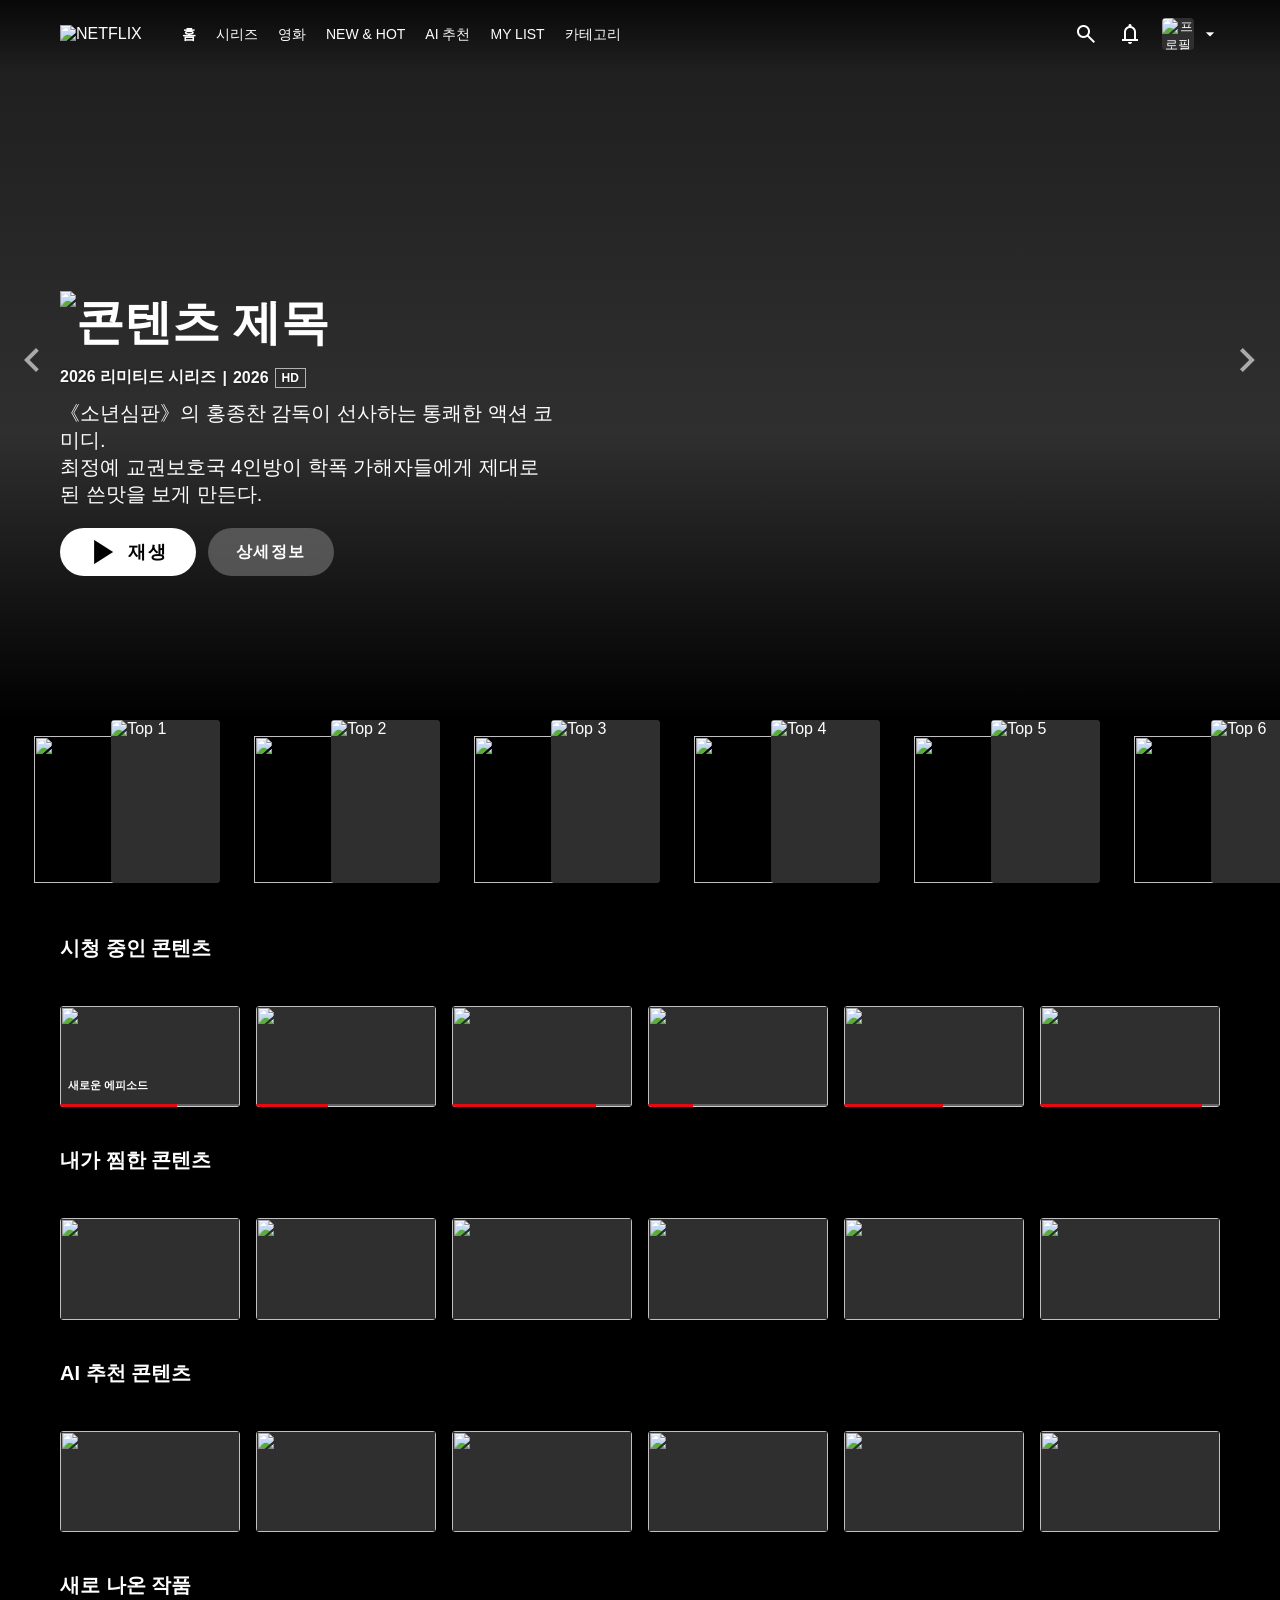
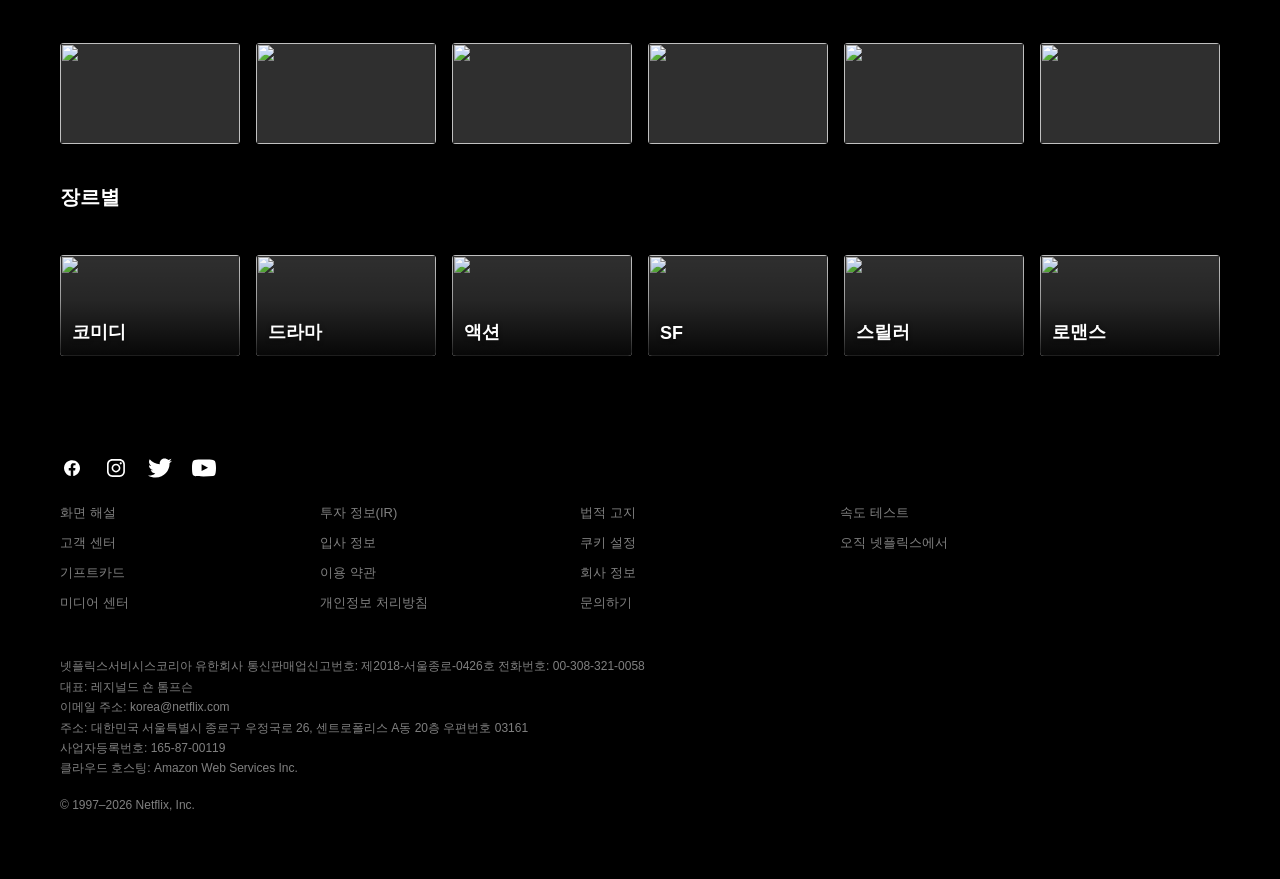
==== commit ed02663e: "수정정" ====
--- a/index.html
+++ b/index.html
@@ -35,12 +35,24 @@
         <button type="button" class="header__icon-btn" aria-label="알림">
           <span class="material-symbols-outlined" aria-hidden="true">notifications</span>
         </button>
-        <button type="button" class="header__profile" aria-label="프로필">
-          <span class="header__avatar">
-            <img src="https://picsum.photos/128/128" alt="프로필 이미지">
-          </span>
-          <span class="material-symbols-outlined header__caret" aria-hidden="true">arrow_drop_down</span>
-        </button>
+        <div class="header__profile-wrap">
+          <button type="button" class="header__profile" aria-label="프로필" aria-expanded="false" aria-haspopup="true" data-profile-toggle>
+            <span class="header__avatar">
+              <img src="https://picsum.photos/seed/netflix-user/128/128" alt="프로필 이미지">
+            </span>
+            <span class="material-symbols-outlined header__caret" aria-hidden="true">arrow_drop_down</span>
+          </button>
+          <div class="profile-dropdown" data-profile-dropdown>
+            <a href="profile.html" class="profile-dropdown__item">
+              <span class="material-symbols-outlined" aria-hidden="true">manage_accounts</span>
+              <span>프로필 설정</span>
+            </a>
+            <button type="button" class="profile-dropdown__item" data-logout>
+              <span class="material-symbols-outlined" aria-hidden="true">logout</span>
+              <span>로그아웃</span>
+            </button>
+          </div>
+        </div>
       </div>
     </div>
   </header>
@@ -95,7 +107,7 @@
             <span class="material-symbols-outlined" aria-hidden="true">play_arrow</span>
             <span class="btn__label">재생</span>
           </button>
-          <button type="button" class="btn btn--info">
+          <button type="button" class="btn btn--info" data-open-detail>
             상세정보
           </button>
         </div>
@@ -473,6 +485,111 @@
     </div>
   </footer>
 
+  <!-- 상세정보 모달 -->
+  <div class="detail" data-detail>
+    <div class="detail__backdrop" data-close-detail></div>
+    <div class="detail__dialog" role="dialog" aria-modal="true" aria-labelledby="detailTitle">
+      <button type="button" class="detail__close" aria-label="닫기" data-close-detail>
+        <span class="material-symbols-outlined" aria-hidden="true">close</span>
+      </button>
+
+      <div class="detail__hero">
+        <img src="https://cdn.jsdelivr.net/gh/d3vKJ/portfolio_assets@main/netflix/hero/background_desktop.webp" alt="" class="detail__hero-img">
+        <div class="detail__hero-fade"></div>
+        <div class="detail__hero-content">
+          <h2 class="detail__title" id="detailTitle">
+            <img src="https://cdn.jsdelivr.net/gh/d3vKJ/portfolio_assets@main/netflix/hero/hero_logo.webp" alt="제목">
+          </h2>
+          <div class="detail__actions">
+            <button type="button" class="btn btn--play detail__play">
+              <span class="material-symbols-outlined" aria-hidden="true">play_arrow</span>
+              <span class="btn__label">재생</span>
+            </button>
+            <button type="button" class="detail__icon-btn" aria-label="내가 찜한 콘텐츠">
+              <span class="material-symbols-outlined" aria-hidden="true">add</span>
+            </button>
+            <button type="button" class="detail__icon-btn" aria-label="좋아요">
+              <span class="material-symbols-outlined" aria-hidden="true">thumb_up</span>
+            </button>
+            <button type="button" class="detail__icon-btn detail__mute" aria-label="음소거">
+              <span class="material-symbols-outlined" aria-hidden="true">volume_off</span>
+            </button>
+          </div>
+        </div>
+      </div>
+
+      <div class="detail__body">
+        <div class="detail__meta">
+          <div class="detail__meta-main">
+            <div class="detail__meta-row">
+              <span>연도</span>
+              <span>에피소드 n개</span>
+              <span class="detail__badge">HD</span>
+            </div>
+            <div class="detail__rating">연령</div>
+            <p class="detail__desc">
+              줄거리 텍스트를 입력하세요.
+            </p>
+          </div>
+          <div class="detail__meta-side">
+            <p><span class="detail__label">출연:</span> 출연진</p>
+            <p><span class="detail__label">장르:</span> 장르</p>
+            <p><span class="detail__label">시리즈 특징:</span> 특징</p>
+          </div>
+        </div>
+
+        <div class="detail__episodes">
+          <div class="detail__episodes-head">
+            <h3 class="detail__episodes-title">회차</h3>
+            <span class="detail__episodes-name">시리즈 제목</span>
+          </div>
+
+          <ul class="detail__episode-list">
+            <li class="detail__episode">
+              <span class="detail__episode-num">1</span>
+              <div class="detail__episode-thumb">
+                <img src="https://picsum.photos/seed/ep1/320/180" alt="">
+              </div>
+              <div class="detail__episode-info">
+                <div class="detail__episode-top">
+                  <span class="detail__episode-name">1화</span>
+                  <span class="detail__episode-runtime">시간</span>
+                </div>
+                <p class="detail__episode-desc">에피소드 설명을 입력하세요.</p>
+              </div>
+            </li>
+            <li class="detail__episode">
+              <span class="detail__episode-num">2</span>
+              <div class="detail__episode-thumb">
+                <img src="https://picsum.photos/seed/ep2/320/180" alt="">
+              </div>
+              <div class="detail__episode-info">
+                <div class="detail__episode-top">
+                  <span class="detail__episode-name">2화</span>
+                  <span class="detail__episode-runtime">시간</span>
+                </div>
+                <p class="detail__episode-desc">에피소드 설명을 입력하세요.</p>
+              </div>
+            </li>
+            <li class="detail__episode">
+              <span class="detail__episode-num">3</span>
+              <div class="detail__episode-thumb">
+                <img src="https://picsum.photos/seed/ep3/320/180" alt="">
+              </div>
+              <div class="detail__episode-info">
+                <div class="detail__episode-top">
+                  <span class="detail__episode-name">3화</span>
+                  <span class="detail__episode-runtime">시간</span>
+                </div>
+                <p class="detail__episode-desc">에피소드 설명을 입력하세요.</p>
+              </div>
+            </li>
+          </ul>
+        </div>
+      </div>
+    </div>
+  </div>
+
   <script src="js/script.js"></script>
 </body>
 </html>
--- a/css/style.css
+++ b/css/style.css
@@ -168,6 +168,10 @@
   line-height: 1;
 }
 
+.header__profile-wrap {
+  position: relative;
+}
+
 .header__profile {
   display: flex;
   align-items: center;
@@ -178,12 +182,77 @@
   width: 32px;
   height: 32px;
   border-radius: 4px;
+  overflow: hidden;
   background-color: #2f2f2f;
+}
+
+.header__avatar img {
+  width: 100%;
+  height: 100%;
+  object-fit: cover;
+  background: none;
 }
 
 .header__caret {
   font-size: 20px;
   line-height: 1;
+  transition: transform 0.2s ease;
+}
+
+.header__profile-wrap.is-open .header__caret {
+  transform: rotate(180deg);
+}
+
+/* 프로필 드롭다운 */
+.profile-dropdown {
+  position: absolute;
+  top: calc(100% + 10px);
+  right: 0;
+  z-index: 120;
+  min-width: 200px;
+  padding: 8px 0;
+  background-color: rgba(0, 0, 0, 0.92);
+  border: 1px solid rgba(255, 255, 255, 0.15);
+  border-radius: 4px;
+  box-shadow: 0 8px 24px rgba(0, 0, 0, 0.45);
+  opacity: 0;
+  visibility: hidden;
+  pointer-events: none;
+  transform: translateY(-8px);
+  transition:
+    opacity 0.2s ease,
+    transform 0.2s ease,
+    visibility 0.2s ease;
+}
+
+.header__profile-wrap.is-open .profile-dropdown {
+  opacity: 1;
+  visibility: visible;
+  pointer-events: auto;
+  transform: translateY(0);
+}
+
+.profile-dropdown__item {
+  display: flex;
+  align-items: center;
+  gap: 12px;
+  width: 100%;
+  padding: 12px 16px;
+  font-size: 14px;
+  color: #e5e5e5;
+  text-align: left;
+  transition: background-color 0.15s ease;
+}
+
+.profile-dropdown__item:hover {
+  background-color: rgba(255, 255, 255, 0.1);
+  color: #fff;
+}
+
+.profile-dropdown__item .material-symbols-outlined {
+  font-size: 22px;
+  line-height: 1;
+  color: #b3b3b3;
 }
 
 /* 히어로 */
@@ -744,6 +813,336 @@
   margin-top: 16px;
 }
 
+/* 상세정보 모달 */
+.detail {
+  position: fixed;
+  inset: 0;
+  z-index: 300;
+  display: flex;
+  align-items: flex-start;
+  justify-content: center;
+  padding: 32px 16px 64px;
+  overflow-y: auto;
+  opacity: 0;
+  visibility: hidden;
+  pointer-events: none;
+  transition:
+    opacity 0.3s ease,
+    visibility 0.3s ease;
+}
+
+.detail.is-open {
+  opacity: 1;
+  visibility: visible;
+  pointer-events: auto;
+}
+
+.detail__backdrop {
+  position: fixed;
+  inset: 0;
+  background-color: rgba(0, 0, 0, 0.7);
+  opacity: 0;
+  transition: opacity 0.3s ease;
+}
+
+.detail.is-open .detail__backdrop {
+  opacity: 1;
+}
+
+.detail__dialog {
+  position: relative;
+  z-index: 1;
+  width: 100%;
+  max-width: 850px;
+  margin: auto;
+  background-color: #181818;
+  border-radius: 8px;
+  overflow: hidden;
+  box-shadow: 0 12px 48px rgba(0, 0, 0, 0.7);
+  color: #fff;
+  opacity: 0;
+  transform: scale(0.92) translateY(24px);
+  transition:
+    opacity 0.35s ease,
+    transform 0.35s cubic-bezier(0.22, 1, 0.36, 1);
+}
+
+.detail.is-open .detail__dialog {
+  opacity: 1;
+  transform: scale(1) translateY(0);
+}
+
+.detail__close {
+  position: absolute;
+  top: 16px;
+  right: 16px;
+  z-index: 3;
+  display: flex;
+  align-items: center;
+  justify-content: center;
+  width: 36px;
+  height: 36px;
+  background-color: #181818;
+  border-radius: 50%;
+  color: #fff;
+  transition: background-color 0.15s ease;
+}
+
+.detail__close:hover {
+  background-color: #2a2a2a;
+}
+
+.detail__close .material-symbols-outlined {
+  font-size: 24px;
+  line-height: 1;
+}
+
+.detail__hero {
+  position: relative;
+  aspect-ratio: 16 / 9;
+  background-color: #000;
+}
+
+.detail__hero-img {
+  width: 100%;
+  height: 100%;
+  object-fit: cover;
+  background: none;
+}
+
+.detail__hero-fade {
+  position: absolute;
+  inset: 0;
+  background: linear-gradient(
+    to top,
+    #181818 0%,
+    rgba(24, 24, 24, 0.6) 25%,
+    transparent 55%
+  );
+  pointer-events: none;
+}
+
+.detail__hero-content {
+  position: absolute;
+  left: 0;
+  right: 0;
+  bottom: 0;
+  z-index: 2;
+  padding: 0 48px 28px;
+}
+
+.detail__title {
+  margin-bottom: 20px;
+  max-width: 55%;
+}
+
+.detail__title img {
+  width: 100%;
+  max-width: 320px;
+  background: none;
+}
+
+.detail__actions {
+  display: flex;
+  align-items: center;
+  gap: 10px;
+}
+
+.detail__play {
+  padding: 8px 28px;
+  font-size: 16px;
+}
+
+.detail__play .material-symbols-outlined {
+  font-size: 30px;
+}
+
+.detail__icon-btn {
+  display: flex;
+  align-items: center;
+  justify-content: center;
+  width: 42px;
+  height: 42px;
+  border: 2px solid rgba(255, 255, 255, 0.5);
+  border-radius: 50%;
+  background-color: rgba(42, 42, 42, 0.6);
+  color: #fff;
+  transition: border-color 0.15s ease, background-color 0.15s ease;
+}
+
+.detail__icon-btn:hover {
+  border-color: #fff;
+  background-color: rgba(42, 42, 42, 0.9);
+}
+
+.detail__icon-btn .material-symbols-outlined {
+  font-size: 22px;
+  line-height: 1;
+}
+
+.detail__mute {
+  margin-left: auto;
+}
+
+.detail__body {
+  padding: 0 48px 48px;
+}
+
+.detail__meta {
+  display: grid;
+  grid-template-columns: 1.6fr 1fr;
+  gap: 32px;
+  margin-bottom: 40px;
+}
+
+.detail__meta-row {
+  display: flex;
+  flex-wrap: wrap;
+  align-items: center;
+  gap: 10px;
+  margin-bottom: 10px;
+  font-size: 16px;
+  font-weight: 600;
+}
+
+.detail__badge {
+  display: inline-flex;
+  align-items: center;
+  padding: 1px 5px;
+  font-size: 12px;
+  font-weight: 500;
+  border: 1px solid rgba(255, 255, 255, 0.4);
+  border-radius: 2px;
+  color: #fff;
+}
+
+.detail__rating {
+  display: inline-flex;
+  align-items: center;
+  justify-content: center;
+  margin-bottom: 14px;
+  padding: 2px 6px;
+  font-size: 14px;
+  border: 1px solid rgba(255, 255, 255, 0.45);
+  color: #fff;
+}
+
+.detail__desc {
+  font-size: 15px;
+  line-height: 1.55;
+  color: #fff;
+}
+
+.detail__meta-side {
+  font-size: 14px;
+  line-height: 1.7;
+  color: #fff;
+}
+
+.detail__meta-side p {
+  margin-bottom: 8px;
+}
+
+.detail__label {
+  color: #777;
+}
+
+.detail__episodes-head {
+  display: flex;
+  align-items: baseline;
+  justify-content: space-between;
+  margin-bottom: 16px;
+}
+
+.detail__episodes-title {
+  font-size: 22px;
+  font-weight: 700;
+}
+
+.detail__episodes-name {
+  font-size: 14px;
+  color: #777;
+}
+
+.detail__episode-list {
+  display: flex;
+  flex-direction: column;
+}
+
+.detail__episode {
+  display: flex;
+  align-items: center;
+  gap: 16px;
+  padding: 20px;
+  border-radius: 6px;
+  border-bottom: 1px solid #333;
+  cursor: pointer;
+  transition: background-color 0.15s ease;
+}
+
+.detail__episode:hover {
+  background-color: #333;
+}
+
+.detail__episode-num {
+  flex-shrink: 0;
+  width: 28px;
+  font-size: 22px;
+  font-weight: 500;
+  color: #d2d2d2;
+  text-align: center;
+}
+
+.detail__episode-thumb {
+  flex-shrink: 0;
+  width: 140px;
+  aspect-ratio: 16 / 9;
+  border-radius: 4px;
+  overflow: hidden;
+  background-color: #2f2f2f;
+}
+
+.detail__episode-thumb img {
+  width: 100%;
+  height: 100%;
+  object-fit: cover;
+  background: none;
+}
+
+.detail__episode-info {
+  flex: 1;
+  min-width: 0;
+}
+
+.detail__episode-top {
+  display: flex;
+  align-items: center;
+  justify-content: space-between;
+  gap: 12px;
+  margin-bottom: 8px;
+}
+
+.detail__episode-name {
+  font-size: 16px;
+  font-weight: 700;
+}
+
+.detail__episode-runtime {
+  flex-shrink: 0;
+  font-size: 14px;
+  color: #d2d2d2;
+}
+
+.detail__episode-desc {
+  font-size: 14px;
+  line-height: 1.5;
+  color: #d2d2d2;
+}
+
+body.detail-open {
+  overflow: hidden;
+}
+
 /* 태블릿 (≤1024) — 데스크톱과 모바일 사이 중간 스케일 */
 @media (max-width: 1024px) {
   .header__inner {
@@ -1004,4 +1403,44 @@
   .footer__info {
     font-size: 11px;
   }
-}
+
+  .detail {
+    padding: 0;
+  }
+
+  .detail__dialog {
+    max-width: none;
+    border-radius: 0;
+    min-height: 100vh;
+  }
+
+  .detail__hero-content,
+  .detail__body {
+    padding-left: 20px;
+    padding-right: 20px;
+  }
+
+  .detail__title {
+    max-width: 70%;
+  }
+
+  .detail__meta {
+    grid-template-columns: 1fr;
+    gap: 20px;
+  }
+
+  .detail__episode {
+    flex-wrap: wrap;
+    gap: 12px;
+    padding: 16px 12px;
+  }
+
+  .detail__episode-thumb {
+    width: 120px;
+  }
+
+  .detail__episode-info {
+    flex: 1 1 100%;
+    padding-left: 44px;
+  }
+}
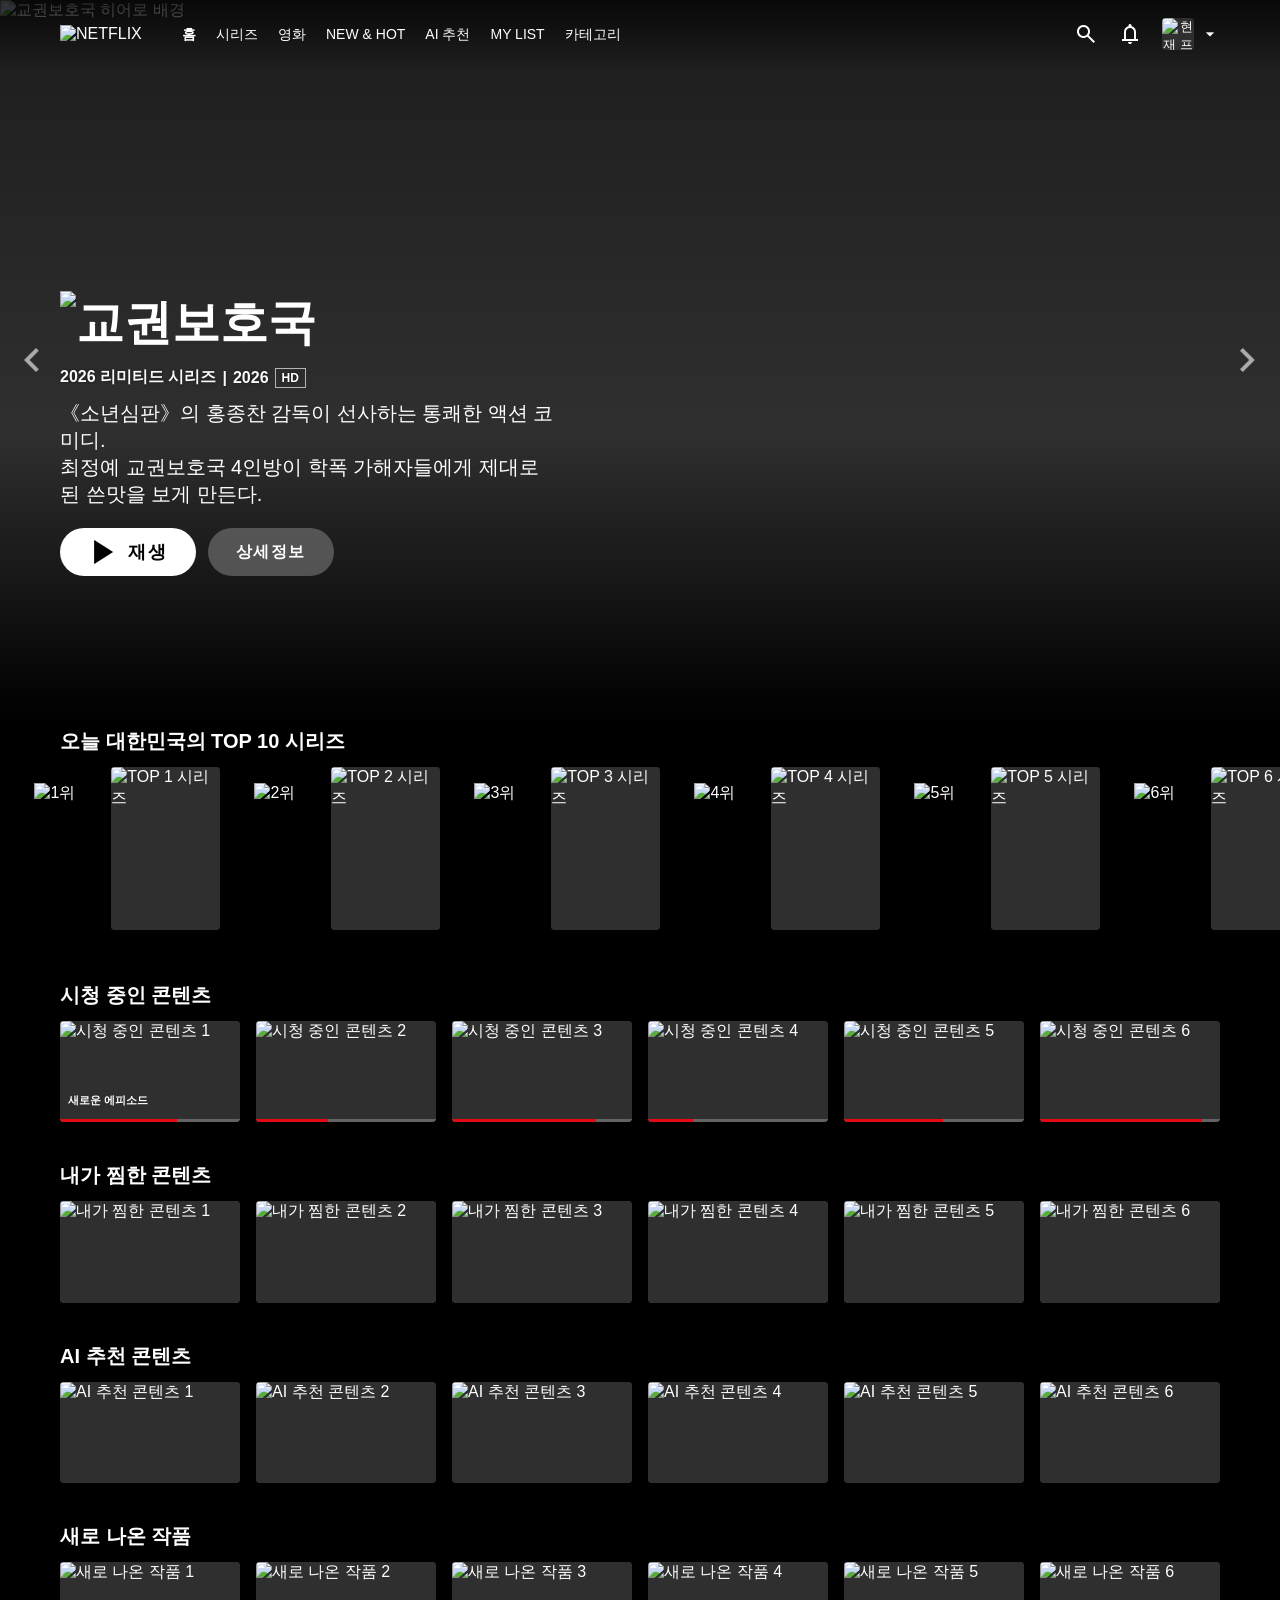
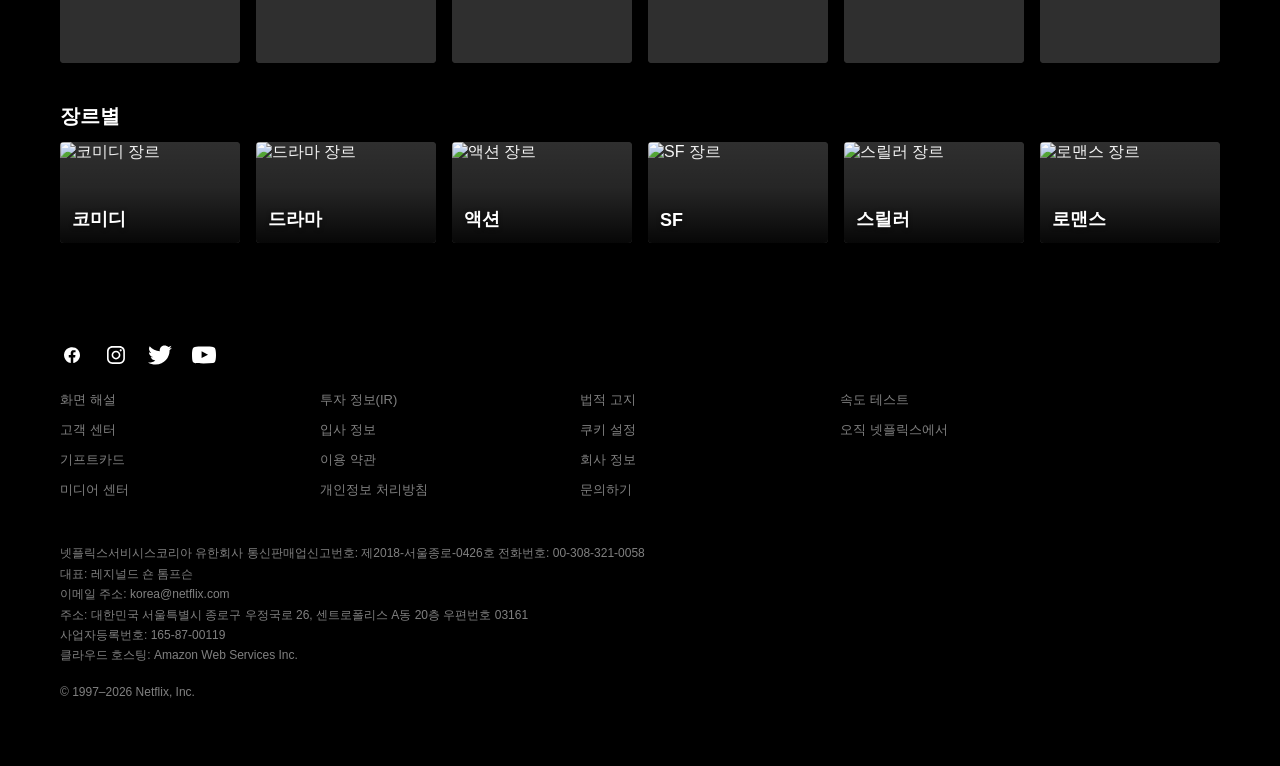
==== commit 88cf7742: "last" ====
--- a/index.html
+++ b/index.html
@@ -9,14 +9,24 @@
   <script src="https://code.jquery.com/jquery-4.0.0.min.js"></script>
 </head>
 <body>
-  <!-- 헤 더 -->
   <header class="header">
     <div class="header__inner">
       <a href="/" class="header__logo" aria-label="Netflix">
         <img src="https://cdn.jsdelivr.net/gh/d3vKJ/portfolio_assets@main/netflix/netflix-logo.png" alt="NETFLIX" class="header__logo-img">
       </a>
 
-      <nav class="header__nav" aria-label="메뉴">
+      <button
+        type="button"
+        class="header__menu-toggle"
+        aria-label="메뉴 열기"
+        aria-expanded="false"
+        aria-controls="header-nav"
+        data-menu-toggle
+      >
+        <span class="material-symbols-outlined" aria-hidden="true" data-menu-icon>menu</span>
+      </button>
+
+      <nav class="header__nav" id="header-nav" aria-label="주 메뉴" data-header-nav>
         <ul class="header__menu">
           <li><a href="#" class="header__link header__link--active">홈</a></li>
           <li><a href="#" class="header__link">시리즈</a></li>
@@ -38,11 +48,11 @@
         <div class="header__profile-wrap">
           <button type="button" class="header__profile" aria-label="프로필" aria-expanded="false" aria-haspopup="true" data-profile-toggle>
             <span class="header__avatar">
-              <img src="https://picsum.photos/seed/netflix-user/128/128" alt="프로필 이미지">
+              <img src="https://picsum.photos/seed/netflix-user/128/128" alt="현재 프로필 이미지">
             </span>
             <span class="material-symbols-outlined header__caret" aria-hidden="true">arrow_drop_down</span>
           </button>
-          <div class="profile-dropdown" data-profile-dropdown>
+          <nav class="profile-dropdown" aria-label="프로필 메뉴" data-profile-dropdown>
             <a href="profile.html" class="profile-dropdown__item">
               <span class="material-symbols-outlined" aria-hidden="true">manage_accounts</span>
               <span>프로필 설정</span>
@@ -51,19 +61,18 @@
               <span class="material-symbols-outlined" aria-hidden="true">logout</span>
               <span>로그아웃</span>
             </button>
-          </div>
+          </nav>
         </div>
       </div>
     </div>
   </header>
 
   <main>
-    <!-- 히 섹 -->
-    <section class="hero">
+    <section class="hero" aria-labelledby="hero-title">
       <div class="hero__bg">
         <picture>
           <source media="(max-width: 768px)" srcset="https://cdn.jsdelivr.net/gh/d3vKJ/portfolio_assets@main/netflix/hero/background_mobile.webp">
-          <img src="https://cdn.jsdelivr.net/gh/d3vKJ/portfolio_assets@main/netflix/hero/background_desktop.webp" alt="" class="hero__image">
+          <img src="https://cdn.jsdelivr.net/gh/d3vKJ/portfolio_assets@main/netflix/hero/background_desktop.webp" alt="교권보호국 히어로 배경" class="hero__image">
         </picture>
         <video
           class="hero__video"
@@ -85,20 +94,15 @@
       </button>
 
       <div class="hero__content">
-        <h1 class="hero__title">
-          <img src="https://cdn.jsdelivr.net/gh/d3vKJ/portfolio_assets@main/netflix/hero/hero_logo.webp" alt="콘텐츠 제목">
+        <h1 class="hero__title" id="hero-title">
+          <img src="https://cdn.jsdelivr.net/gh/d3vKJ/portfolio_assets@main/netflix/hero/hero_logo.webp" alt="교권보호국">
         </h1>
         <p class="hero__meta">
           <span>2026 리미티드 시리즈</span>
           <span class="hero__meta-sep">|</span>
           <span>2026</span>
-          <!-- <span class="hero__meta-sep">|</span> -->
           <span class="hero__badge">HD</span>
-          <!-- <span class="hero__meta-sep">|</span> -->
-          <!-- <span>시리즈</span> -->
         </p>
-
-        
         <p class="hero__desc">
           《소년심판》의 홍종찬 감독이 선사하는 통쾌한 액션 코미디.<br>최정예 교권보호국 4인방이 학폭 가해자들에게 제대로 된 쓴맛을 보게 만든다.
         </p>
@@ -123,284 +127,279 @@
       </div>
     </section>
 
-    <!-- top 10 -->
-    <section class="row row--top10">
+    <section class="row row--top10" aria-labelledby="top10-title">
+      <h2 class="row__title" id="top10-title">오늘 대한민국의 TOP 10 시리즈</h2>
       <div class="row__track row__track--top10">
         <article class="top10-card">
           <span class="top10-card__num" aria-hidden="true">
-            <img src="https://cdn.jsdelivr.net/gh/d3vKJ/portfolio_assets@main/netflix/ranks/1.svg" alt="">
-          </span>
-          <a href="#" class="top10-card__poster">
-            <img src="https://cdn.jsdelivr.net/gh/d3vKJ/portfolio_assets@main/netflix/cards/top1.webp" alt="Top 1">
-          </a>
-        </article>
-        <article class="top10-card">
-          <span class="top10-card__num" aria-hidden="true">
-            <img src="https://cdn.jsdelivr.net/gh/d3vKJ/portfolio_assets@main/netflix/ranks/2.svg" alt="">
-          </span>
-          <a href="#" class="top10-card__poster">
-            <img src="https://cdn.jsdelivr.net/gh/d3vKJ/portfolio_assets@main/netflix/cards/top2.webp" alt="Top 2">
-          </a>
-        </article>
-        <article class="top10-card">
-          <span class="top10-card__num" aria-hidden="true">
-            <img src="https://cdn.jsdelivr.net/gh/d3vKJ/portfolio_assets@main/netflix/ranks/3.svg" alt="">
-          </span>
-          <a href="#" class="top10-card__poster">
-            <img src="https://cdn.jsdelivr.net/gh/d3vKJ/portfolio_assets@main/netflix/cards/top3.webp" alt="Top 3">
-          </a>
-        </article>
-        <article class="top10-card">
-          <span class="top10-card__num" aria-hidden="true">
-            <img src="https://cdn.jsdelivr.net/gh/d3vKJ/portfolio_assets@main/netflix/ranks/4.svg" alt="">
-          </span>
-          <a href="#" class="top10-card__poster">
-            <img src="https://cdn.jsdelivr.net/gh/d3vKJ/portfolio_assets@main/netflix/cards/top4.webp" alt="Top 4">
-          </a>
-        </article>
-        <article class="top10-card">
-          <span class="top10-card__num" aria-hidden="true">
-            <img src="https://cdn.jsdelivr.net/gh/d3vKJ/portfolio_assets@main/netflix/ranks/5.svg" alt="">
-          </span>
-          <a href="#" class="top10-card__poster">
-            <img src="https://cdn.jsdelivr.net/gh/d3vKJ/portfolio_assets@main/netflix/cards/top5.webp" alt="Top 5">
-          </a>
-        </article>
-        <article class="top10-card">
-          <span class="top10-card__num" aria-hidden="true">
-            <img src="https://cdn.jsdelivr.net/gh/d3vKJ/portfolio_assets@main/netflix/ranks/6.svg" alt="">
-          </span>
-          <a href="#" class="top10-card__poster">
-            <img src="https://cdn.jsdelivr.net/gh/d3vKJ/portfolio_assets@main/netflix/cards/top6.webp" alt="Top 6">
-          </a>
-        </article>
-        <article class="top10-card">
-          <span class="top10-card__num" aria-hidden="true">
-            <img src="https://cdn.jsdelivr.net/gh/d3vKJ/portfolio_assets@main/netflix/ranks/7.svg" alt="">
-          </span>
-          <a href="#" class="top10-card__poster">
-            <img src="https://cdn.jsdelivr.net/gh/d3vKJ/portfolio_assets@main/netflix/cards/top7.webp" alt="Top 7">
-          </a>
-        </article>
-        <article class="top10-card">
-          <span class="top10-card__num" aria-hidden="true">
-            <img src="https://cdn.jsdelivr.net/gh/d3vKJ/portfolio_assets@main/netflix/ranks/8.svg" alt="">
-          </span>
-          <a href="#" class="top10-card__poster">
-            <img src="https://cdn.jsdelivr.net/gh/d3vKJ/portfolio_assets@main/netflix/cards/top8.webp" alt="Top 8">
-          </a>
-        </article>
-        <article class="top10-card">
-          <span class="top10-card__num" aria-hidden="true">
-            <img src="https://cdn.jsdelivr.net/gh/d3vKJ/portfolio_assets@main/netflix/ranks/9.svg" alt="">
-          </span>
-          <a href="#" class="top10-card__poster">
-            <img src="https://cdn.jsdelivr.net/gh/d3vKJ/portfolio_assets@main/netflix/cards/top9.webp" alt="Top 9">
+            <img src="https://cdn.jsdelivr.net/gh/d3vKJ/portfolio_assets@main/netflix/ranks/1.svg" alt="1위">
+          </span>
+          <a href="#" class="top10-card__poster">
+            <img src="https://cdn.jsdelivr.net/gh/d3vKJ/portfolio_assets@main/netflix/cards/top1.webp" alt="TOP 1 시리즈">
+          </a>
+        </article>
+        <article class="top10-card">
+          <span class="top10-card__num" aria-hidden="true">
+            <img src="https://cdn.jsdelivr.net/gh/d3vKJ/portfolio_assets@main/netflix/ranks/2.svg" alt="2위">
+          </span>
+          <a href="#" class="top10-card__poster">
+            <img src="https://cdn.jsdelivr.net/gh/d3vKJ/portfolio_assets@main/netflix/cards/top2.webp" alt="TOP 2 시리즈">
+          </a>
+        </article>
+        <article class="top10-card">
+          <span class="top10-card__num" aria-hidden="true">
+            <img src="https://cdn.jsdelivr.net/gh/d3vKJ/portfolio_assets@main/netflix/ranks/3.svg" alt="3위">
+          </span>
+          <a href="#" class="top10-card__poster">
+            <img src="https://cdn.jsdelivr.net/gh/d3vKJ/portfolio_assets@main/netflix/cards/top3.webp" alt="TOP 3 시리즈">
+          </a>
+        </article>
+        <article class="top10-card">
+          <span class="top10-card__num" aria-hidden="true">
+            <img src="https://cdn.jsdelivr.net/gh/d3vKJ/portfolio_assets@main/netflix/ranks/4.svg" alt="4위">
+          </span>
+          <a href="#" class="top10-card__poster">
+            <img src="https://cdn.jsdelivr.net/gh/d3vKJ/portfolio_assets@main/netflix/cards/top4.webp" alt="TOP 4 시리즈">
+          </a>
+        </article>
+        <article class="top10-card">
+          <span class="top10-card__num" aria-hidden="true">
+            <img src="https://cdn.jsdelivr.net/gh/d3vKJ/portfolio_assets@main/netflix/ranks/5.svg" alt="5위">
+          </span>
+          <a href="#" class="top10-card__poster">
+            <img src="https://cdn.jsdelivr.net/gh/d3vKJ/portfolio_assets@main/netflix/cards/top5.webp" alt="TOP 5 시리즈">
+          </a>
+        </article>
+        <article class="top10-card">
+          <span class="top10-card__num" aria-hidden="true">
+            <img src="https://cdn.jsdelivr.net/gh/d3vKJ/portfolio_assets@main/netflix/ranks/6.svg" alt="6위">
+          </span>
+          <a href="#" class="top10-card__poster">
+            <img src="https://cdn.jsdelivr.net/gh/d3vKJ/portfolio_assets@main/netflix/cards/top6.webp" alt="TOP 6 시리즈">
+          </a>
+        </article>
+        <article class="top10-card">
+          <span class="top10-card__num" aria-hidden="true">
+            <img src="https://cdn.jsdelivr.net/gh/d3vKJ/portfolio_assets@main/netflix/ranks/7.svg" alt="7위">
+          </span>
+          <a href="#" class="top10-card__poster">
+            <img src="https://cdn.jsdelivr.net/gh/d3vKJ/portfolio_assets@main/netflix/cards/top7.webp" alt="TOP 7 시리즈">
+          </a>
+        </article>
+        <article class="top10-card">
+          <span class="top10-card__num" aria-hidden="true">
+            <img src="https://cdn.jsdelivr.net/gh/d3vKJ/portfolio_assets@main/netflix/ranks/8.svg" alt="8위">
+          </span>
+          <a href="#" class="top10-card__poster">
+            <img src="https://cdn.jsdelivr.net/gh/d3vKJ/portfolio_assets@main/netflix/cards/top8.webp" alt="TOP 8 시리즈">
+          </a>
+        </article>
+        <article class="top10-card">
+          <span class="top10-card__num" aria-hidden="true">
+            <img src="https://cdn.jsdelivr.net/gh/d3vKJ/portfolio_assets@main/netflix/ranks/9.svg" alt="9위">
+          </span>
+          <a href="#" class="top10-card__poster">
+            <img src="https://cdn.jsdelivr.net/gh/d3vKJ/portfolio_assets@main/netflix/cards/top9.webp" alt="TOP 9 시리즈">
           </a>
         </article>
         <article class="top10-card">
           <span class="top10-card__num top10-card__num--10" aria-hidden="true">
-            <img src="https://cdn.jsdelivr.net/gh/d3vKJ/portfolio_assets@main/netflix/ranks/10.svg" alt="">
-          </span>
-          <a href="#" class="top10-card__poster">
-            <img src="https://cdn.jsdelivr.net/gh/d3vKJ/portfolio_assets@main/netflix/cards/top10.webp" alt="Top 10">
+            <img src="https://cdn.jsdelivr.net/gh/d3vKJ/portfolio_assets@main/netflix/ranks/10.svg" alt="10위">
+          </span>
+          <a href="#" class="top10-card__poster">
+            <img src="https://cdn.jsdelivr.net/gh/d3vKJ/portfolio_assets@main/netflix/cards/top10.webp" alt="TOP 10 시리즈">
           </a>
         </article>
       </div>
     </section>
 
-    <!-- 시청 중인 콘텐츠 -->
-    <section class="row">
-      <h2 class="row__title">시청 중인 콘텐츠</h2>
+    <section class="row" aria-labelledby="continue-title">
+      <h2 class="row__title" id="continue-title">시청 중인 콘텐츠</h2>
       <div class="row__track">
         <article class="card card--progress">
           <a href="#" class="card__link">
-            <img src="https://cdn.jsdelivr.net/gh/d3vKJ/portfolio_assets@main/netflix/cards/thumbnail5.webp" alt="" class="card__img">
+            <img src="https://cdn.jsdelivr.net/gh/d3vKJ/portfolio_assets@main/netflix/cards/thumbnail5.webp" alt="시청 중인 콘텐츠 1" class="card__img">
             <span class="card__label">새로운 에피소드</span>
             <span class="card__progress"><span class="card__progress-bar" style="width: 65%"></span></span>
           </a>
         </article>
         <article class="card card--progress">
           <a href="#" class="card__link">
-            <img src="https://cdn.jsdelivr.net/gh/d3vKJ/portfolio_assets@main/netflix/cards/thumbnail9.webp" alt="" class="card__img">
+            <img src="https://cdn.jsdelivr.net/gh/d3vKJ/portfolio_assets@main/netflix/cards/thumbnail9.webp" alt="시청 중인 콘텐츠 2" class="card__img">
             <span class="card__progress"><span class="card__progress-bar" style="width: 40%"></span></span>
           </a>
         </article>
         <article class="card card--progress">
           <a href="#" class="card__link">
-            <img src="https://cdn.jsdelivr.net/gh/d3vKJ/portfolio_assets@main/netflix/cards/thumbnail2.webp" alt="" class="card__img">
+            <img src="https://cdn.jsdelivr.net/gh/d3vKJ/portfolio_assets@main/netflix/cards/thumbnail2.webp" alt="시청 중인 콘텐츠 3" class="card__img">
             <span class="card__progress"><span class="card__progress-bar" style="width: 80%"></span></span>
           </a>
         </article>
         <article class="card card--progress">
           <a href="#" class="card__link">
-            <img src="https://cdn.jsdelivr.net/gh/d3vKJ/portfolio_assets@main/netflix/cards/thumnail1.webp" alt="" class="card__img">
+            <img src="https://cdn.jsdelivr.net/gh/d3vKJ/portfolio_assets@main/netflix/cards/thumnail1.webp" alt="시청 중인 콘텐츠 4" class="card__img">
             <span class="card__progress"><span class="card__progress-bar" style="width: 25%"></span></span>
           </a>
         </article>
         <article class="card card--progress">
           <a href="#" class="card__link">
-            <img src="https://cdn.jsdelivr.net/gh/d3vKJ/portfolio_assets@main/netflix/cards/thumbnail7.webp" alt="" class="card__img">
+            <img src="https://cdn.jsdelivr.net/gh/d3vKJ/portfolio_assets@main/netflix/cards/thumbnail7.webp" alt="시청 중인 콘텐츠 5" class="card__img">
             <span class="card__progress"><span class="card__progress-bar" style="width: 55%"></span></span>
           </a>
         </article>
         <article class="card card--progress">
           <a href="#" class="card__link">
-            <img src="https://cdn.jsdelivr.net/gh/d3vKJ/portfolio_assets@main/netflix/cards/thumbnail4.webp" alt="" class="card__img">
+            <img src="https://cdn.jsdelivr.net/gh/d3vKJ/portfolio_assets@main/netflix/cards/thumbnail4.webp" alt="시청 중인 콘텐츠 6" class="card__img">
             <span class="card__progress"><span class="card__progress-bar" style="width: 90%"></span></span>
           </a>
         </article>
       </div>
     </section>
 
-    <!-- 내가 찜한 콘텐츠 -->
-    <section class="row">
-      <h2 class="row__title">내가 찜한 콘텐츠</h2>
+    <section class="row" aria-labelledby="mylist-title">
+      <h2 class="row__title" id="mylist-title">내가 찜한 콘텐츠</h2>
       <div class="row__track">
         <article class="card">
           <a href="#" class="card__link">
-            <img src="https://cdn.jsdelivr.net/gh/d3vKJ/portfolio_assets@main/netflix/cards/thumbnail8.webp" alt="" class="card__img">
-          </a>
-        </article>
-        <article class="card">
-          <a href="#" class="card__link">
-            <img src="https://cdn.jsdelivr.net/gh/d3vKJ/portfolio_assets@main/netflix/cards/thumbnail3.webp" alt="" class="card__img">
-          </a>
-        </article>
-        <article class="card">
-          <a href="#" class="card__link">
-            <img src="https://cdn.jsdelivr.net/gh/d3vKJ/portfolio_assets@main/netflix/cards/thumbnail10.webp" alt="" class="card__img">
-          </a>
-        </article>
-        <article class="card">
-          <a href="#" class="card__link">
-            <img src="https://cdn.jsdelivr.net/gh/d3vKJ/portfolio_assets@main/netflix/cards/thumbnail6.webp" alt="" class="card__img">
-          </a>
-        </article>
-        <article class="card">
-          <a href="#" class="card__link">
-            <img src="https://cdn.jsdelivr.net/gh/d3vKJ/portfolio_assets@main/netflix/cards/thumbnail2.webp" alt="" class="card__img">
-          </a>
-        </article>
-        <article class="card">
-          <a href="#" class="card__link">
-            <img src="https://cdn.jsdelivr.net/gh/d3vKJ/portfolio_assets@main/netflix/cards/thumbnail9.webp" alt="" class="card__img">
+            <img src="https://cdn.jsdelivr.net/gh/d3vKJ/portfolio_assets@main/netflix/cards/thumbnail8.webp" alt="내가 찜한 콘텐츠 1" class="card__img">
+          </a>
+        </article>
+        <article class="card">
+          <a href="#" class="card__link">
+            <img src="https://cdn.jsdelivr.net/gh/d3vKJ/portfolio_assets@main/netflix/cards/thumbnail3.webp" alt="내가 찜한 콘텐츠 2" class="card__img">
+          </a>
+        </article>
+        <article class="card">
+          <a href="#" class="card__link">
+            <img src="https://cdn.jsdelivr.net/gh/d3vKJ/portfolio_assets@main/netflix/cards/thumbnail10.webp" alt="내가 찜한 콘텐츠 3" class="card__img">
+          </a>
+        </article>
+        <article class="card">
+          <a href="#" class="card__link">
+            <img src="https://cdn.jsdelivr.net/gh/d3vKJ/portfolio_assets@main/netflix/cards/thumbnail6.webp" alt="내가 찜한 콘텐츠 4" class="card__img">
+          </a>
+        </article>
+        <article class="card">
+          <a href="#" class="card__link">
+            <img src="https://cdn.jsdelivr.net/gh/d3vKJ/portfolio_assets@main/netflix/cards/thumbnail2.webp" alt="내가 찜한 콘텐츠 5" class="card__img">
+          </a>
+        </article>
+        <article class="card">
+          <a href="#" class="card__link">
+            <img src="https://cdn.jsdelivr.net/gh/d3vKJ/portfolio_assets@main/netflix/cards/thumbnail9.webp" alt="내가 찜한 콘텐츠 6" class="card__img">
           </a>
         </article>
       </div>
     </section>
 
-    <!-- AI 추천 콘텐츠 -->
-    <section class="row">
-      <h2 class="row__title">AI 추천 콘텐츠</h2>
+    <section class="row" aria-labelledby="ai-title">
+      <h2 class="row__title" id="ai-title">AI 추천 콘텐츠</h2>
       <div class="row__track">
         <article class="card">
           <a href="#" class="card__link">
-            <img src="https://cdn.jsdelivr.net/gh/d3vKJ/portfolio_assets@main/netflix/cards/thumbnail4.webp" alt="" class="card__img">
-          </a>
-        </article>
-        <article class="card">
-          <a href="#" class="card__link">
-            <img src="https://cdn.jsdelivr.net/gh/d3vKJ/portfolio_assets@main/netflix/cards/thumnail1.webp" alt="" class="card__img">
-          </a>
-        </article>
-        <article class="card">
-          <a href="#" class="card__link">
-            <img src="https://cdn.jsdelivr.net/gh/d3vKJ/portfolio_assets@main/netflix/cards/thumbnail7.webp" alt="" class="card__img">
-          </a>
-        </article>
-        <article class="card">
-          <a href="#" class="card__link">
-            <img src="https://cdn.jsdelivr.net/gh/d3vKJ/portfolio_assets@main/netflix/cards/thumbnail5.webp" alt="" class="card__img">
-          </a>
-        </article>
-        <article class="card">
-          <a href="#" class="card__link">
-            <img src="https://cdn.jsdelivr.net/gh/d3vKJ/portfolio_assets@main/netflix/cards/thumbnail10.webp" alt="" class="card__img">
-          </a>
-        </article>
-        <article class="card">
-          <a href="#" class="card__link">
-            <img src="https://cdn.jsdelivr.net/gh/d3vKJ/portfolio_assets@main/netflix/cards/thumbnail3.webp" alt="" class="card__img">
+            <img src="https://cdn.jsdelivr.net/gh/d3vKJ/portfolio_assets@main/netflix/cards/thumbnail4.webp" alt="AI 추천 콘텐츠 1" class="card__img">
+          </a>
+        </article>
+        <article class="card">
+          <a href="#" class="card__link">
+            <img src="https://cdn.jsdelivr.net/gh/d3vKJ/portfolio_assets@main/netflix/cards/thumnail1.webp" alt="AI 추천 콘텐츠 2" class="card__img">
+          </a>
+        </article>
+        <article class="card">
+          <a href="#" class="card__link">
+            <img src="https://cdn.jsdelivr.net/gh/d3vKJ/portfolio_assets@main/netflix/cards/thumbnail7.webp" alt="AI 추천 콘텐츠 3" class="card__img">
+          </a>
+        </article>
+        <article class="card">
+          <a href="#" class="card__link">
+            <img src="https://cdn.jsdelivr.net/gh/d3vKJ/portfolio_assets@main/netflix/cards/thumbnail5.webp" alt="AI 추천 콘텐츠 4" class="card__img">
+          </a>
+        </article>
+        <article class="card">
+          <a href="#" class="card__link">
+            <img src="https://cdn.jsdelivr.net/gh/d3vKJ/portfolio_assets@main/netflix/cards/thumbnail10.webp" alt="AI 추천 콘텐츠 5" class="card__img">
+          </a>
+        </article>
+        <article class="card">
+          <a href="#" class="card__link">
+            <img src="https://cdn.jsdelivr.net/gh/d3vKJ/portfolio_assets@main/netflix/cards/thumbnail3.webp" alt="AI 추천 콘텐츠 6" class="card__img">
           </a>
         </article>
       </div>
     </section>
 
-    <!-- 새로 나온 작품 -->
-    <section class="row">
-      <h2 class="row__title">새로 나온 작품</h2>
+    <section class="row" aria-labelledby="new-title">
+      <h2 class="row__title" id="new-title">새로 나온 작품</h2>
       <div class="row__track">
         <article class="card">
           <a href="#" class="card__link">
-            <img src="https://cdn.jsdelivr.net/gh/d3vKJ/portfolio_assets@main/netflix/cards/thumbnail6.webp" alt="" class="card__img">
-          </a>
-        </article>
-        <article class="card">
-          <a href="#" class="card__link">
-            <img src="https://cdn.jsdelivr.net/gh/d3vKJ/portfolio_assets@main/netflix/cards/thumbnail8.webp" alt="" class="card__img">
-          </a>
-        </article>
-        <article class="card">
-          <a href="#" class="card__link">
-            <img src="https://cdn.jsdelivr.net/gh/d3vKJ/portfolio_assets@main/netflix/cards/thumbnail2.webp" alt="" class="card__img">
-          </a>
-        </article>
-        <article class="card">
-          <a href="#" class="card__link">
-            <img src="https://cdn.jsdelivr.net/gh/d3vKJ/portfolio_assets@main/netflix/cards/thumbnail9.webp" alt="" class="card__img">
-          </a>
-        </article>
-        <article class="card">
-          <a href="#" class="card__link">
-            <img src="https://cdn.jsdelivr.net/gh/d3vKJ/portfolio_assets@main/netflix/cards/thumnail1.webp" alt="" class="card__img">
-          </a>
-        </article>
-        <article class="card">
-          <a href="#" class="card__link">
-            <img src="https://cdn.jsdelivr.net/gh/d3vKJ/portfolio_assets@main/netflix/cards/thumbnail4.webp" alt="" class="card__img">
+            <img src="https://cdn.jsdelivr.net/gh/d3vKJ/portfolio_assets@main/netflix/cards/thumbnail6.webp" alt="새로 나온 작품 1" class="card__img">
+          </a>
+        </article>
+        <article class="card">
+          <a href="#" class="card__link">
+            <img src="https://cdn.jsdelivr.net/gh/d3vKJ/portfolio_assets@main/netflix/cards/thumbnail8.webp" alt="새로 나온 작품 2" class="card__img">
+          </a>
+        </article>
+        <article class="card">
+          <a href="#" class="card__link">
+            <img src="https://cdn.jsdelivr.net/gh/d3vKJ/portfolio_assets@main/netflix/cards/thumbnail2.webp" alt="새로 나온 작품 3" class="card__img">
+          </a>
+        </article>
+        <article class="card">
+          <a href="#" class="card__link">
+            <img src="https://cdn.jsdelivr.net/gh/d3vKJ/portfolio_assets@main/netflix/cards/thumbnail9.webp" alt="새로 나온 작품 4" class="card__img">
+          </a>
+        </article>
+        <article class="card">
+          <a href="#" class="card__link">
+            <img src="https://cdn.jsdelivr.net/gh/d3vKJ/portfolio_assets@main/netflix/cards/thumnail1.webp" alt="새로 나온 작품 5" class="card__img">
+          </a>
+        </article>
+        <article class="card">
+          <a href="#" class="card__link">
+            <img src="https://cdn.jsdelivr.net/gh/d3vKJ/portfolio_assets@main/netflix/cards/thumbnail4.webp" alt="새로 나온 작품 6" class="card__img">
           </a>
         </article>
       </div>
     </section>
 
-    <!-- 장르별 -->
-    <section class="row">
-      <h2 class="row__title">장르별</h2>
+    <section class="row" aria-labelledby="genre-title">
+      <h2 class="row__title" id="genre-title">장르별</h2>
       <div class="row__track">
         <article class="card card--genre">
           <a href="#" class="card__link">
-            <img src="https://cdn.jsdelivr.net/gh/d3vKJ/portfolio_assets@main/netflix/cards/thumbnail8.webp" alt="" class="card__img">
+            <img src="https://cdn.jsdelivr.net/gh/d3vKJ/portfolio_assets@main/netflix/cards/thumbnail8.webp" alt="코미디 장르" class="card__img">
             <span class="card__genre">코미디</span>
           </a>
         </article>
         <article class="card card--genre">
           <a href="#" class="card__link">
-            <img src="https://cdn.jsdelivr.net/gh/d3vKJ/portfolio_assets@main/netflix/cards/thumbnail3.webp" alt="" class="card__img">
+            <img src="https://cdn.jsdelivr.net/gh/d3vKJ/portfolio_assets@main/netflix/cards/thumbnail3.webp" alt="드라마 장르" class="card__img">
             <span class="card__genre">드라마</span>
           </a>
         </article>
         <article class="card card--genre">
           <a href="#" class="card__link">
-            <img src="https://cdn.jsdelivr.net/gh/d3vKJ/portfolio_assets@main/netflix/cards/thumbnail6.webp" alt="" class="card__img">
+            <img src="https://cdn.jsdelivr.net/gh/d3vKJ/portfolio_assets@main/netflix/cards/thumbnail6.webp" alt="액션 장르" class="card__img">
             <span class="card__genre">액션</span>
           </a>
         </article>
         <article class="card card--genre">
           <a href="#" class="card__link">
-            <img src="https://cdn.jsdelivr.net/gh/d3vKJ/portfolio_assets@main/netflix/cards/thumbnail10.webp" alt="" class="card__img">
+            <img src="https://cdn.jsdelivr.net/gh/d3vKJ/portfolio_assets@main/netflix/cards/thumbnail10.webp" alt="SF 장르" class="card__img">
             <span class="card__genre">SF</span>
           </a>
         </article>
         <article class="card card--genre">
           <a href="#" class="card__link">
-            <img src="https://cdn.jsdelivr.net/gh/d3vKJ/portfolio_assets@main/netflix/cards/thumbnail2.webp" alt="" class="card__img">
+            <img src="https://cdn.jsdelivr.net/gh/d3vKJ/portfolio_assets@main/netflix/cards/thumbnail2.webp" alt="스릴러 장르" class="card__img">
             <span class="card__genre">스릴러</span>
           </a>
         </article>
         <article class="card card--genre">
           <a href="#" class="card__link">
-            <img src="https://cdn.jsdelivr.net/gh/d3vKJ/portfolio_assets@main/netflix/cards/thumbnail9.webp" alt="" class="card__img">
+            <img src="https://cdn.jsdelivr.net/gh/d3vKJ/portfolio_assets@main/netflix/cards/thumbnail9.webp" alt="로맨스 장르" class="card__img">
             <span class="card__genre">로맨스</span>
           </a>
         </article>
@@ -408,14 +407,13 @@
     </section>
   </main>
 
-  <button type="button" class="back-top" aria-label="맨 위로" id="backTop">
+  <button type="button" class="back-top" aria-label="맨 위로" id="back-top">
     <span class="material-symbols-outlined" aria-hidden="true">keyboard_arrow_up</span>
   </button>
 
-  <!-- footer -->
   <footer class="footer">
     <div class="footer__inner">
-      <div class="footer__social">
+      <nav class="footer__social" aria-label="소셜 미디어">
         <a href="#" aria-label="Facebook">
           <svg viewBox="0 0 24 24" fill="currentColor" aria-hidden="true">
             <path d="M20 12.05C19.9813 10.5255 19.5273 9.03809 18.6915 7.76295C17.8557 6.48781 16.673 5.47804 15.2826 4.85257C13.8921 4.2271 12.3519 4.01198 10.8433 4.23253C9.33473 4.45309 7.92057 5.10013 6.7674 6.09748C5.61422 7.09482 4.77005 8.40092 4.3343 9.86195C3.89856 11.323 3.88938 12.8781 4.30786 14.3442C4.72634 15.8103 5.55504 17.1262 6.69637 18.1371C7.83769 19.148 9.24412 19.8117 10.75 20.05V14.38H8.75001V12.05H10.75V10.28C10.7037 9.86846 10.7483 9.45175 10.8807 9.05931C11.0131 8.66687 11.23 8.30827 11.5161 8.00882C11.8022 7.70936 12.1505 7.47635 12.5365 7.32624C12.9225 7.17612 13.3368 7.11255 13.75 7.14003C14.3498 7.14824 14.9482 7.20173 15.54 7.30003V9.30003H14.54C14.3676 9.27828 14.1924 9.29556 14.0276 9.35059C13.8627 9.40562 13.7123 9.49699 13.5875 9.61795C13.4627 9.73891 13.3667 9.88637 13.3066 10.0494C13.2464 10.2125 13.2237 10.387 13.24 10.56V12.07H15.46L15.1 14.4H13.25V20C15.1399 19.7011 16.8601 18.7347 18.0985 17.2761C19.3369 15.8175 20.0115 13.9634 20 12.05Z"/>
@@ -446,9 +444,9 @@
             </g>
           </svg>
         </a>
-      </div>
-
-      <div class="footer__links">
+      </nav>
+
+      <nav class="footer__links" aria-label="푸터 링크">
         <ul>
           <li><a href="#">화면 해설</a></li>
           <li><a href="#">고객 센터</a></li>
@@ -471,9 +469,9 @@
           <li><a href="#">속도 테스트</a></li>
           <li><a href="#">오직 넷플릭스에서</a></li>
         </ul>
-      </div>
-
-      <div class="footer__info">
+      </nav>
+
+      <address class="footer__info">
         <p>넷플릭스서비시스코리아 유한회사 통신판매업신고번호: 제2018-서울종로-0426호 전화번호: 00-308-321-0058</p>
         <p>대표: 레지널드 숀 톰프슨</p>
         <p>이메일 주소: korea@netflix.com</p>
@@ -481,27 +479,35 @@
         <p>사업자등록번호: 165-87-00119</p>
         <p>클라우드 호스팅: Amazon Web Services Inc.</p>
         <p class="footer__copy">© 1997–2026 Netflix, Inc.</p>
-      </div>
+      </address>
     </div>
   </footer>
 
-  <!-- 상세정보 모달 -->
   <div class="detail" data-detail>
     <div class="detail__backdrop" data-close-detail></div>
-    <div class="detail__dialog" role="dialog" aria-modal="true" aria-labelledby="detailTitle">
+    <div class="detail__dialog" role="dialog" aria-modal="true" aria-labelledby="detail-title">
       <button type="button" class="detail__close" aria-label="닫기" data-close-detail>
         <span class="material-symbols-outlined" aria-hidden="true">close</span>
       </button>
 
       <div class="detail__hero">
-        <img src="https://cdn.jsdelivr.net/gh/d3vKJ/portfolio_assets@main/netflix/hero/background_desktop.webp" alt="" class="detail__hero-img">
+        <img src="https://cdn.jsdelivr.net/gh/d3vKJ/portfolio_assets@main/netflix/hero/background_desktop.webp" alt="교권보호국 상세 배경" class="detail__hero-img">
+        <video
+          class="detail__hero-video"
+          muted
+          playsinline
+          preload="metadata"
+          aria-hidden="true"
+        >
+          <source src="https://cdn.jsdelivr.net/gh/d3vKJ/portfolio_assets@main/netflix/hero/hero_video.mp4" type="video/mp4">
+        </video>
         <div class="detail__hero-fade"></div>
         <div class="detail__hero-content">
-          <h2 class="detail__title" id="detailTitle">
-            <img src="https://cdn.jsdelivr.net/gh/d3vKJ/portfolio_assets@main/netflix/hero/hero_logo.webp" alt="제목">
+          <h2 class="detail__title" id="detail-title">
+            <img src="https://cdn.jsdelivr.net/gh/d3vKJ/portfolio_assets@main/netflix/hero/hero_logo.webp" alt="교권보호국">
           </h2>
           <div class="detail__actions">
-            <button type="button" class="btn btn--play detail__play">
+            <button type="button" class="btn btn--play detail__play" data-detail-play>
               <span class="material-symbols-outlined" aria-hidden="true">play_arrow</span>
               <span class="btn__label">재생</span>
             </button>
@@ -511,7 +517,7 @@
             <button type="button" class="detail__icon-btn" aria-label="좋아요">
               <span class="material-symbols-outlined" aria-hidden="true">thumb_up</span>
             </button>
-            <button type="button" class="detail__icon-btn detail__mute" aria-label="음소거">
+            <button type="button" class="detail__icon-btn detail__mute" data-detail-mute aria-label="음소거">
               <span class="material-symbols-outlined" aria-hidden="true">volume_off</span>
             </button>
           </div>
@@ -522,74 +528,82 @@
         <div class="detail__meta">
           <div class="detail__meta-main">
             <div class="detail__meta-row">
-              <span>연도</span>
-              <span>에피소드 n개</span>
+              <span>2026</span>
+              <span>에피소드 10개</span>
               <span class="detail__badge">HD</span>
             </div>
-            <div class="detail__rating">연령</div>
+            <div class="detail__rating">18+</div>
             <p class="detail__desc">
-              줄거리 텍스트를 입력하세요.
+              《소년심판》의 홍종찬 감독이 선사하는 통쾌한 액션 코미디.<br>최정예 교권보호국 4인방이 학폭 가해자들에게 제대로 된 쓴맛을 보게 만든다.
             </p>
           </div>
           <div class="detail__meta-side">
-            <p><span class="detail__label">출연:</span> 출연진</p>
-            <p><span class="detail__label">장르:</span> 장르</p>
-            <p><span class="detail__label">시리즈 특징:</span> 특징</p>
+            <p><span class="detail__label">출연:</span> 김무열, 표지훈, 이성민, 진기주</p>
+            <p><span class="detail__label">장르:</span> 드라마</p>
+            <p><span class="detail__label">시리즈 특징:</span> 흥미진진</p>
           </div>
         </div>
 
-        <div class="detail__episodes">
+        <section class="detail__episodes" aria-labelledby="episodes-title">
           <div class="detail__episodes-head">
-            <h3 class="detail__episodes-title">회차</h3>
-            <span class="detail__episodes-name">시리즈 제목</span>
+            <h3 class="detail__episodes-title" id="episodes-title">회차</h3>
           </div>
 
           <ul class="detail__episode-list">
             <li class="detail__episode">
               <span class="detail__episode-num">1</span>
               <div class="detail__episode-thumb">
-                <img src="https://picsum.photos/seed/ep1/320/180" alt="">
+                <img src="https://cdn.jsdelivr.net/gh/d3vKJ/portfolio_assets@main/netflix/episode/1.jpg" alt="1화 썸네일">
+                <span class="detail__episode-play" aria-hidden="true">
+                  <span class="material-symbols-outlined">play_arrow</span>
+                </span>
               </div>
               <div class="detail__episode-info">
                 <div class="detail__episode-top">
                   <span class="detail__episode-name">1화</span>
-                  <span class="detail__episode-runtime">시간</span>
+                  <span class="detail__episode-runtime">52분</span>
                 </div>
-                <p class="detail__episode-desc">에피소드 설명을 입력하세요.</p>
+                <p class="detail__episode-desc">든든한 빽을 믿고 무자비한 폭력을 일삼는 학폭 가해자가 장악한 학교. 그곳에 교권보호국 감독관 나화진이 홀로 투입된다. 존중이 뭔지, 제대로 된 참교육으로 보여주기 위해.</p>
               </div>
             </li>
             <li class="detail__episode">
               <span class="detail__episode-num">2</span>
               <div class="detail__episode-thumb">
-                <img src="https://picsum.photos/seed/ep2/320/180" alt="">
+                <img src="https://cdn.jsdelivr.net/gh/d3vKJ/portfolio_assets@main/netflix/episode/2.jpg" alt="2화 썸네일">
+                <span class="detail__episode-play" aria-hidden="true">
+                  <span class="material-symbols-outlined">play_arrow</span>
+                </span>
               </div>
               <div class="detail__episode-info">
                 <div class="detail__episode-top">
                   <span class="detail__episode-name">2화</span>
-                  <span class="detail__episode-runtime">시간</span>
+                  <span class="detail__episode-runtime">57분</span>
                 </div>
-                <p class="detail__episode-desc">에피소드 설명을 입력하세요.</p>
+                <p class="detail__episode-desc">어딘가 어수룩한 봉근대가 반 조폭들이 점령한 학교에 들어선다. 화진은 특전사 출신다운 실력으로 학교를 지키고 그저 공부에 충실하고 싶은 한 학생을 돕는다.</p>
               </div>
             </li>
             <li class="detail__episode">
               <span class="detail__episode-num">3</span>
               <div class="detail__episode-thumb">
-                <img src="https://picsum.photos/seed/ep3/320/180" alt="">
+                <img src="https://cdn.jsdelivr.net/gh/d3vKJ/portfolio_assets@main/netflix/episode/3.jpg" alt="3화 썸네일">
+                <span class="detail__episode-play" aria-hidden="true">
+                  <span class="material-symbols-outlined">play_arrow</span>
+                </span>
               </div>
               <div class="detail__episode-info">
                 <div class="detail__episode-top">
                   <span class="detail__episode-name">3화</span>
-                  <span class="detail__episode-runtime">시간</span>
+                  <span class="detail__episode-runtime">1시간 12분</span>
                 </div>
-                <p class="detail__episode-desc">에피소드 설명을 입력하세요.</p>
+                <p class="detail__episode-desc">어디로 튈지 모르는 럭비공 같은 교권보호국 감독관 임한림. 한 여고생 인플루언서가 교사들에 대한 허위 사실을 퍼뜨리자, 진실을 바로잡기 위해 한림이 투입된다.</p>
               </div>
             </li>
           </ul>
-        </div>
+        </section>
       </div>
     </div>
   </div>
 
   <script src="js/script.js"></script>
 </body>
-</html>+</html>
--- a/css/style.css
+++ b/css/style.css
@@ -112,6 +112,7 @@
   width: 100%;
   height: 68px;
   background: linear-gradient(to bottom, rgba(0, 0, 0, 0.7), transparent);
+  transition: background-color 0.2s ease;
 }
 
 .header--scrolled {
@@ -129,6 +130,21 @@
 .header__logo-img {
   width: 92px;
   background: none;
+}
+
+.header__menu-toggle {
+  display: none;
+  align-items: center;
+  justify-content: center;
+  width: 32px;
+  height: 32px;
+  color: #fff;
+  flex-shrink: 0;
+}
+
+.header__menu-toggle .material-symbols-outlined {
+  font-size: 28px;
+  line-height: 1;
 }
 
 .header__menu {
@@ -541,14 +557,14 @@
 .row__title {
   font-size: 20px;
   font-weight: bold;
-  margin-bottom: 12px;
+  margin-bottom: 4px;
   padding: 0 60px;
 }
 
 .row__track {
   display: flex;
   gap: 16px;
-  padding: 32px 60px 12px;
+  padding: 8px 60px 12px;
   overflow-x: auto;
   overflow-y: hidden;
   cursor: grab;
@@ -563,9 +579,10 @@
   cursor: grabbing;
 }
 
-/* Top 10 — 한 화면 5칸, 스크롤로 6~10 */
+/* 탑텐 */
 .row--top10 {
-  margin-top: -60px;
+  margin-top: -16px;
+  padding-top: 24px;
   overflow: hidden;
 }
 
@@ -580,7 +597,7 @@
     / var(--top10-visible)
   );
   box-sizing: border-box;
-  padding: 48px var(--top10-pad) 24px;
+  padding: 8px var(--top10-pad) 24px;
   column-gap: var(--top10-gap);
   align-items: end;
   overflow-x: auto;
@@ -591,7 +608,6 @@
   position: relative;
   width: 100%;
   height: auto;
-  /* 포스터 68% · 2:3 → 카드 전체 비율 */
   aspect-ratio: 100 / 102;
 }
 
@@ -806,6 +822,7 @@
 
 .footer__info {
   font-size: 12px;
+  font-style: normal;
   line-height: 1.7;
 }
 
@@ -813,7 +830,7 @@
   margin-top: 16px;
 }
 
-/* 상세정보 모달 */
+/* 상세정보 */
 .detail {
   position: fixed;
   inset: 0;
@@ -901,6 +918,7 @@
   position: relative;
   aspect-ratio: 16 / 9;
   background-color: #000;
+  overflow: hidden;
 }
 
 .detail__hero-img {
@@ -908,6 +926,34 @@
   height: 100%;
   object-fit: cover;
   background: none;
+  opacity: 1;
+  transition: opacity 0.6s ease;
+}
+
+.detail__hero-video {
+  position: absolute;
+  top: 0;
+  left: 0;
+  width: 100%;
+  height: 100%;
+  object-fit: cover;
+  object-position: center center;
+  opacity: 0;
+  transition: opacity 0.6s ease;
+  pointer-events: none;
+  background-color: #000;
+}
+
+.detail__hero.is-playing .detail__hero-img {
+  opacity: 0;
+}
+
+.detail__hero.is-playing .detail__hero-video {
+  opacity: 1;
+}
+
+.detail__hero.is-playing {
+  cursor: pointer;
 }
 
 .detail__hero-fade {
@@ -1094,6 +1140,7 @@
 }
 
 .detail__episode-thumb {
+  position: relative;
   flex-shrink: 0;
   width: 140px;
   aspect-ratio: 16 / 9;
@@ -1109,6 +1156,30 @@
   background: none;
 }
 
+.detail__episode-play {
+  position: absolute;
+  inset: 0;
+  display: flex;
+  align-items: center;
+  justify-content: center;
+  background-color: rgba(0, 0, 0, 0.35);
+  opacity: 0;
+  transition: opacity 0.2s ease;
+  pointer-events: none;
+}
+
+.detail__episode-play .material-symbols-outlined {
+  font-size: 40px;
+  color: #fff;
+  font-variation-settings: "FILL" 1;
+  filter: drop-shadow(0 1px 4px rgba(0, 0, 0, 0.6));
+}
+
+.detail__episode-thumb:hover .detail__episode-play,
+.detail__episode:hover .detail__episode-play {
+  opacity: 1;
+}
+
 .detail__episode-info {
   flex: 1;
   min-width: 0;
@@ -1143,19 +1214,72 @@
   overflow: hidden;
 }
 
-/* 태블릿 (≤1024) — 데스크톱과 모바일 사이 중간 스케일 */
+/* 탭 */
 @media (max-width: 1024px) {
   .header__inner {
+    position: relative;
     padding: 0 32px;
-    gap: 20px;
+    gap: 16px;
   }
 
   .header__logo-img {
     width: 80px;
   }
 
+  .header__menu-toggle {
+    display: flex;
+  }
+
+  .header:has(.header__nav.is-open) {
+    background: rgba(0, 0, 0, 0.95);
+  }
+
+  .header__nav {
+    position: absolute;
+    top: 100%;
+    left: 0;
+    z-index: 110;
+    width: 100%;
+    max-height: 0;
+    overflow: hidden;
+    background-color: rgba(0, 0, 0, 0.95);
+    opacity: 0;
+    visibility: hidden;
+    pointer-events: none;
+    transition:
+      max-height 0.28s ease,
+      opacity 0.2s ease,
+      visibility 0.2s ease;
+  }
+
+  .header__nav.is-open {
+    max-height: 420px;
+    opacity: 1;
+    visibility: visible;
+    pointer-events: auto;
+    box-shadow: 0 12px 24px rgba(0, 0, 0, 0.45);
+  }
+
+  .header__menu {
+    flex-direction: column;
+    gap: 0;
+    padding: 4px 0 12px;
+  }
+
   .header__link {
-    font-size: 13px;
+    display: block;
+    padding: 14px 32px;
+    font-size: 15px;
+  }
+
+  .header__link:hover {
+    background-color: rgba(255, 255, 255, 0.06);
+    color: #fff;
+  }
+
+  .header__link--active {
+    border-left: 3px solid #e50914;
+    padding-left: 29px;
   }
 
   .hero__content {
@@ -1211,18 +1335,19 @@
   }
 
   .row__track {
-    padding: 32px 32px 12px;
+    padding: 8px 32px 12px;
   }
 
   .row--top10 {
-    margin-top: -44px;
+    margin-top: -8px;
+    padding-top: 20px;
   }
 
   .row__track--top10 {
     --top10-pad: 32px;
     --top10-gap: 40px;
     --top10-visible: 3;
-    padding: 40px var(--top10-pad) 20px;
+    padding: 8px var(--top10-pad) 20px;
   }
 
   .card {
@@ -1254,18 +1379,23 @@
   }
 }
 
-/* 모바일 (≤768) */
+/* 폰 */
 @media (max-width: 768px) {
   .header__inner {
     padding: 0 16px;
   }
 
-  .header__nav {
-    display: none;
-  }
-
   .header__logo-img {
     width: 72px;
+  }
+
+  .header__link {
+    padding: 14px 16px;
+    font-size: 14px;
+  }
+
+  .header__link--active {
+    padding-left: 13px;
   }
 
   .hero {
@@ -1351,18 +1481,19 @@
   }
 
   .row__track {
-    padding: 32px 16px 12px;
+    padding: 8px 16px 12px;
   }
 
   .row--top10 {
-    margin-top: -32px;
+    margin-top: 0;
+    padding-top: 16px;
   }
 
   .row__track--top10 {
     --top10-pad: 16px;
     --top10-gap: 24px;
     --top10-visible: 2;
-    padding: 36px var(--top10-pad) 16px;
+    padding: 8px var(--top10-pad) 16px;
   }
 
   .card {
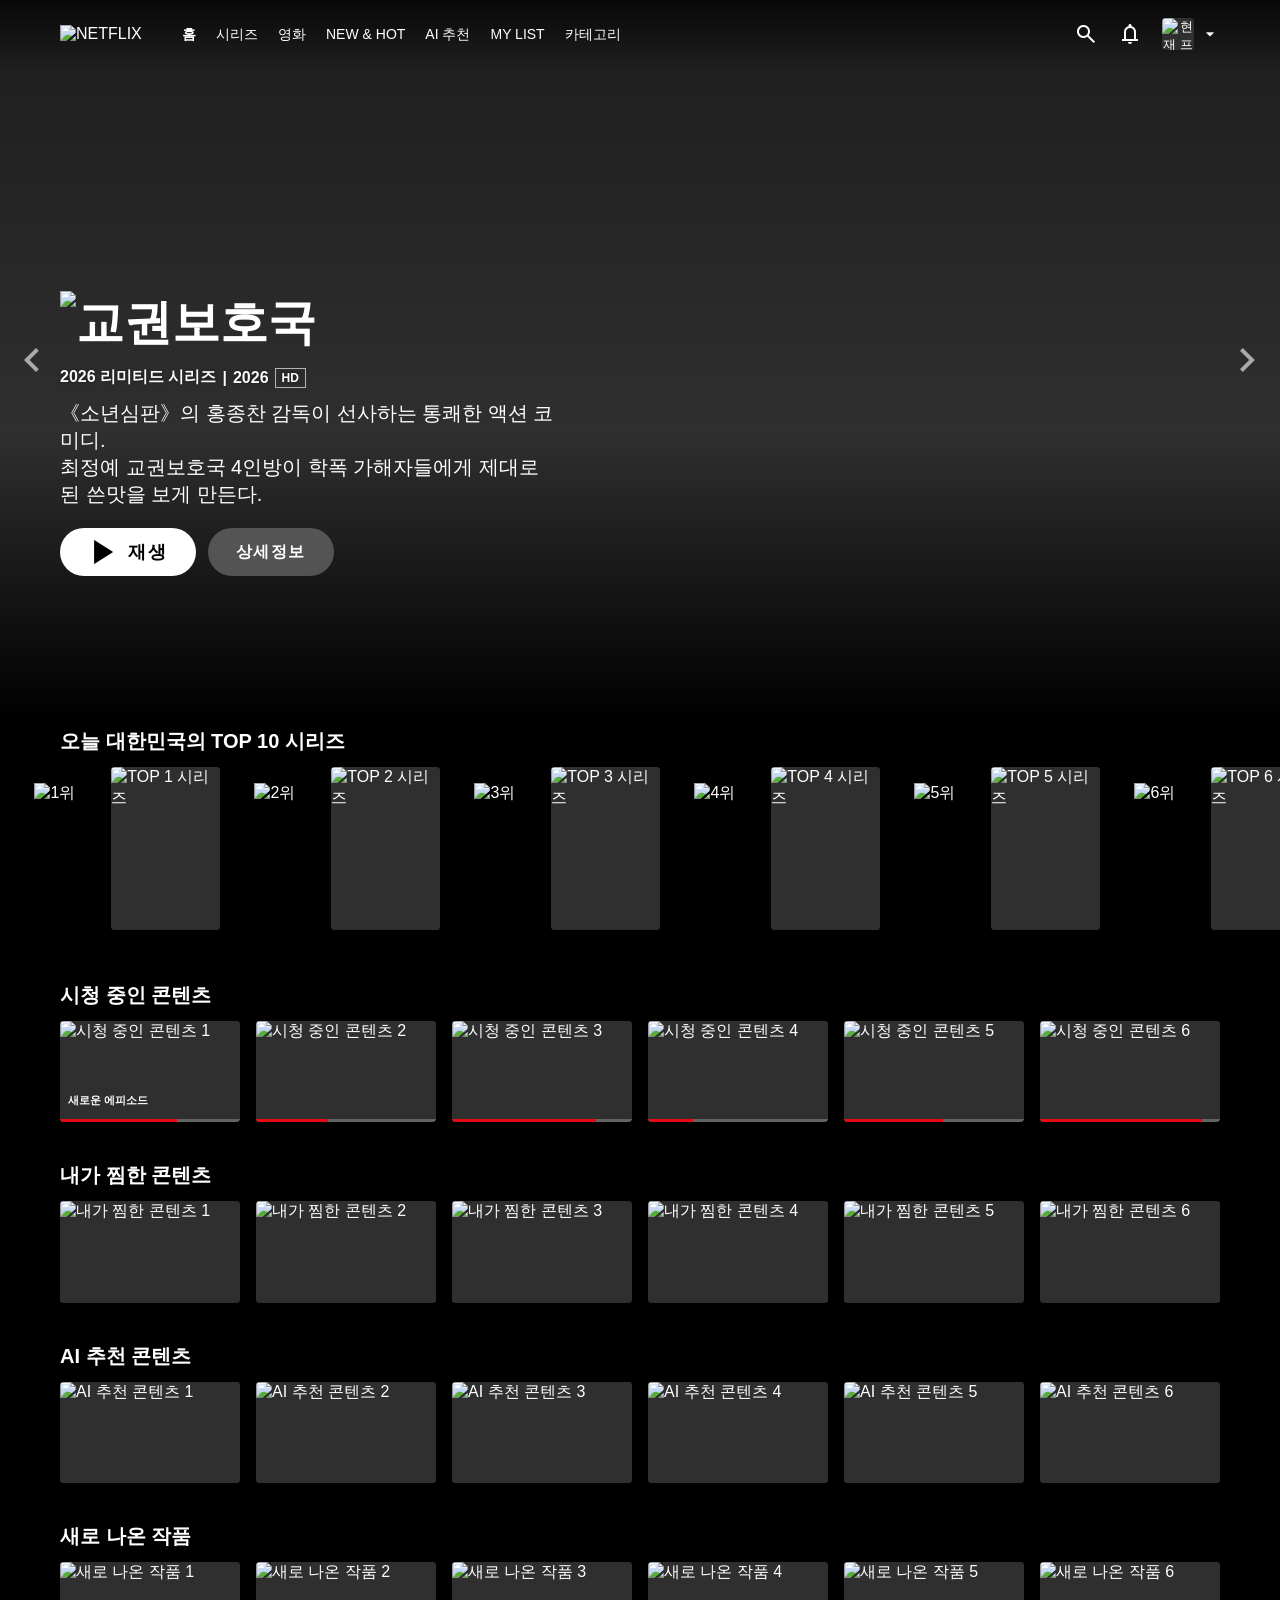
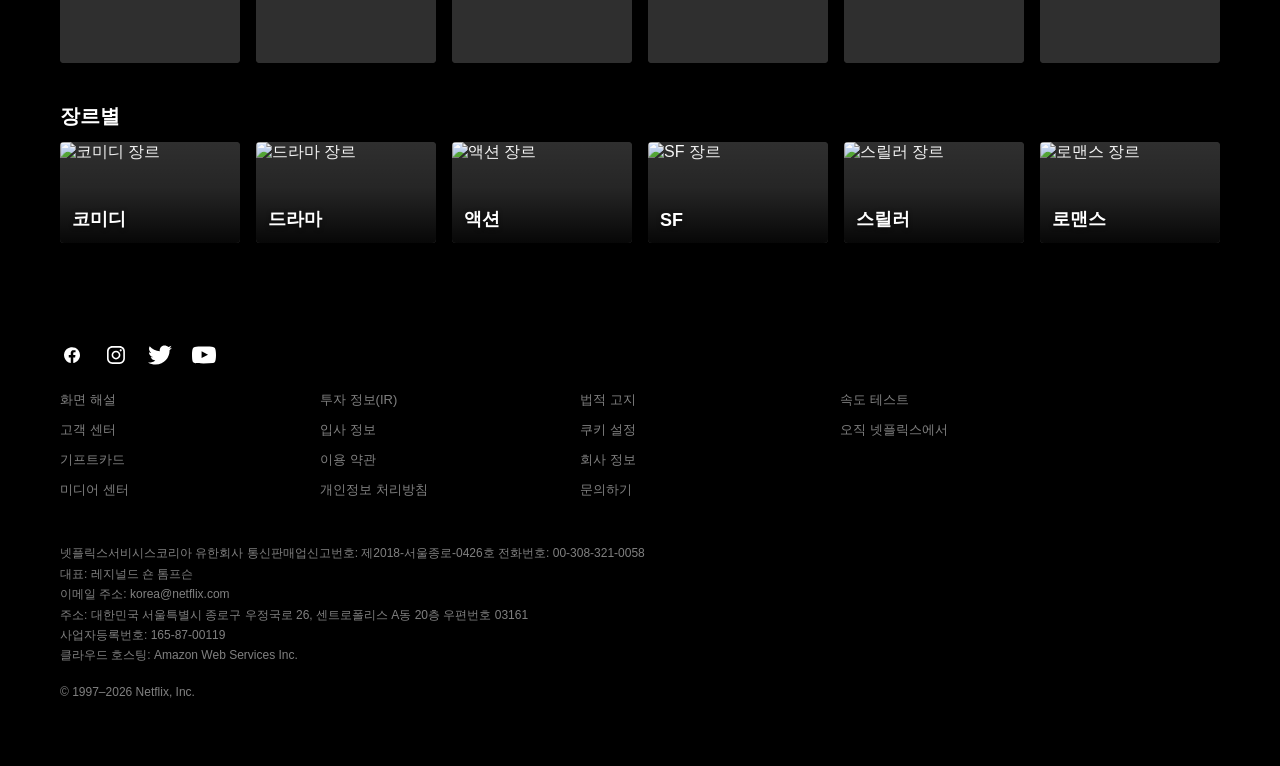
==== commit 145df7d4: "파비콘" ====
--- a/index.html
+++ b/index.html
@@ -6,6 +6,7 @@
   <title>NETFLIX</title>
   <link rel="stylesheet" href="https://fonts.googleapis.com/css2?family=Material+Symbols+Outlined:opsz,wght,FILL,GRAD@24,400,0..1,0&display=block">
   <link rel="stylesheet" href="css/style.css">
+  <link rel="icon" href="assets/favicon/nficon2016.ico">
   <script src="https://code.jquery.com/jquery-4.0.0.min.js"></script>
 </head>
 <body>
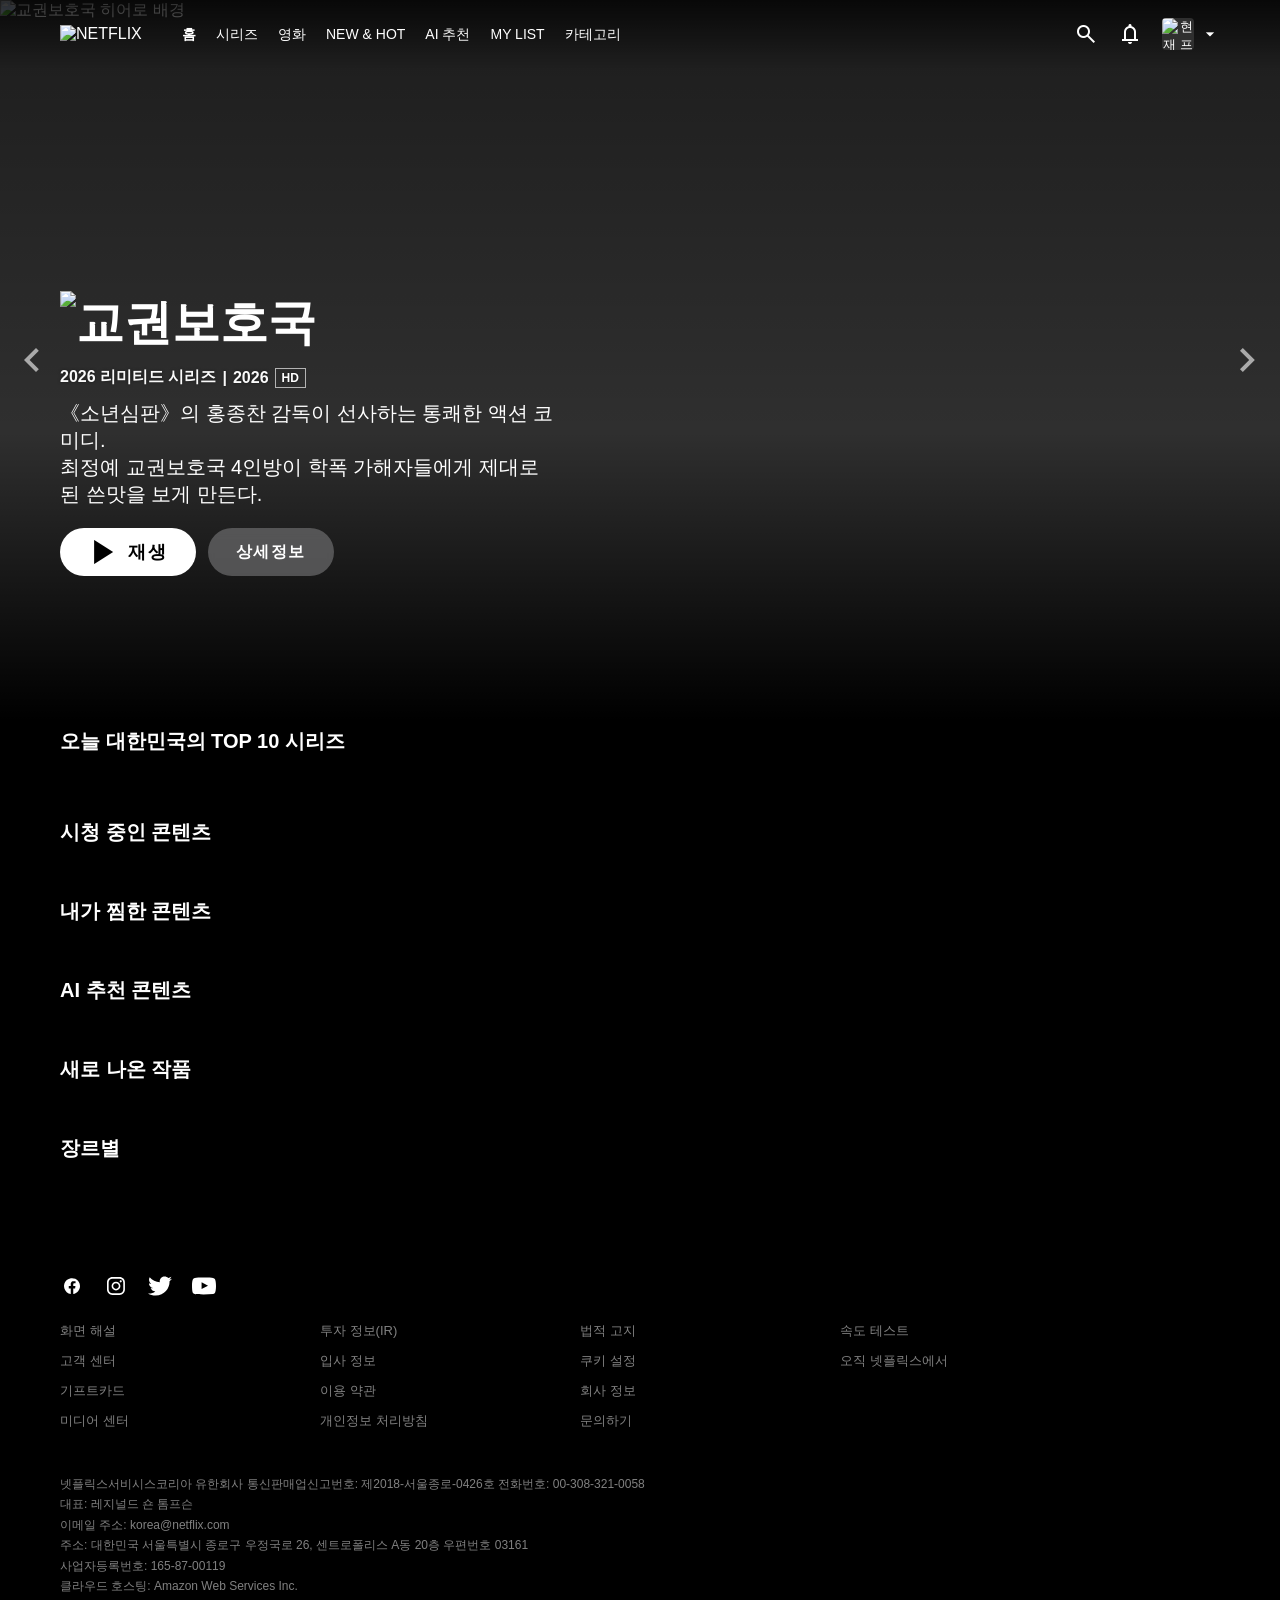
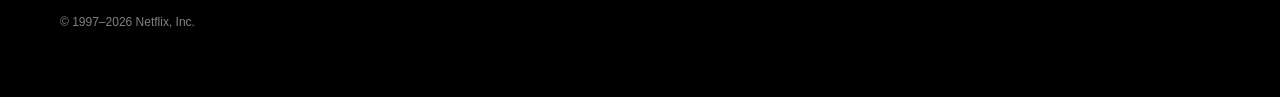
==== commit 8efafd46: "수정" ====
--- a/index.html
+++ b/index.html
@@ -130,281 +130,32 @@
 
     <section class="row row--top10" aria-labelledby="top10-title">
       <h2 class="row__title" id="top10-title">오늘 대한민국의 TOP 10 시리즈</h2>
-      <div class="row__track row__track--top10">
-        <article class="top10-card">
-          <span class="top10-card__num" aria-hidden="true">
-            <img src="https://cdn.jsdelivr.net/gh/d3vKJ/portfolio_assets@main/netflix/ranks/1.svg" alt="1위">
-          </span>
-          <a href="#" class="top10-card__poster">
-            <img src="https://cdn.jsdelivr.net/gh/d3vKJ/portfolio_assets@main/netflix/cards/top1.webp" alt="TOP 1 시리즈">
-          </a>
-        </article>
-        <article class="top10-card">
-          <span class="top10-card__num" aria-hidden="true">
-            <img src="https://cdn.jsdelivr.net/gh/d3vKJ/portfolio_assets@main/netflix/ranks/2.svg" alt="2위">
-          </span>
-          <a href="#" class="top10-card__poster">
-            <img src="https://cdn.jsdelivr.net/gh/d3vKJ/portfolio_assets@main/netflix/cards/top2.webp" alt="TOP 2 시리즈">
-          </a>
-        </article>
-        <article class="top10-card">
-          <span class="top10-card__num" aria-hidden="true">
-            <img src="https://cdn.jsdelivr.net/gh/d3vKJ/portfolio_assets@main/netflix/ranks/3.svg" alt="3위">
-          </span>
-          <a href="#" class="top10-card__poster">
-            <img src="https://cdn.jsdelivr.net/gh/d3vKJ/portfolio_assets@main/netflix/cards/top3.webp" alt="TOP 3 시리즈">
-          </a>
-        </article>
-        <article class="top10-card">
-          <span class="top10-card__num" aria-hidden="true">
-            <img src="https://cdn.jsdelivr.net/gh/d3vKJ/portfolio_assets@main/netflix/ranks/4.svg" alt="4위">
-          </span>
-          <a href="#" class="top10-card__poster">
-            <img src="https://cdn.jsdelivr.net/gh/d3vKJ/portfolio_assets@main/netflix/cards/top4.webp" alt="TOP 4 시리즈">
-          </a>
-        </article>
-        <article class="top10-card">
-          <span class="top10-card__num" aria-hidden="true">
-            <img src="https://cdn.jsdelivr.net/gh/d3vKJ/portfolio_assets@main/netflix/ranks/5.svg" alt="5위">
-          </span>
-          <a href="#" class="top10-card__poster">
-            <img src="https://cdn.jsdelivr.net/gh/d3vKJ/portfolio_assets@main/netflix/cards/top5.webp" alt="TOP 5 시리즈">
-          </a>
-        </article>
-        <article class="top10-card">
-          <span class="top10-card__num" aria-hidden="true">
-            <img src="https://cdn.jsdelivr.net/gh/d3vKJ/portfolio_assets@main/netflix/ranks/6.svg" alt="6위">
-          </span>
-          <a href="#" class="top10-card__poster">
-            <img src="https://cdn.jsdelivr.net/gh/d3vKJ/portfolio_assets@main/netflix/cards/top6.webp" alt="TOP 6 시리즈">
-          </a>
-        </article>
-        <article class="top10-card">
-          <span class="top10-card__num" aria-hidden="true">
-            <img src="https://cdn.jsdelivr.net/gh/d3vKJ/portfolio_assets@main/netflix/ranks/7.svg" alt="7위">
-          </span>
-          <a href="#" class="top10-card__poster">
-            <img src="https://cdn.jsdelivr.net/gh/d3vKJ/portfolio_assets@main/netflix/cards/top7.webp" alt="TOP 7 시리즈">
-          </a>
-        </article>
-        <article class="top10-card">
-          <span class="top10-card__num" aria-hidden="true">
-            <img src="https://cdn.jsdelivr.net/gh/d3vKJ/portfolio_assets@main/netflix/ranks/8.svg" alt="8위">
-          </span>
-          <a href="#" class="top10-card__poster">
-            <img src="https://cdn.jsdelivr.net/gh/d3vKJ/portfolio_assets@main/netflix/cards/top8.webp" alt="TOP 8 시리즈">
-          </a>
-        </article>
-        <article class="top10-card">
-          <span class="top10-card__num" aria-hidden="true">
-            <img src="https://cdn.jsdelivr.net/gh/d3vKJ/portfolio_assets@main/netflix/ranks/9.svg" alt="9위">
-          </span>
-          <a href="#" class="top10-card__poster">
-            <img src="https://cdn.jsdelivr.net/gh/d3vKJ/portfolio_assets@main/netflix/cards/top9.webp" alt="TOP 9 시리즈">
-          </a>
-        </article>
-        <article class="top10-card">
-          <span class="top10-card__num top10-card__num--10" aria-hidden="true">
-            <img src="https://cdn.jsdelivr.net/gh/d3vKJ/portfolio_assets@main/netflix/ranks/10.svg" alt="10위">
-          </span>
-          <a href="#" class="top10-card__poster">
-            <img src="https://cdn.jsdelivr.net/gh/d3vKJ/portfolio_assets@main/netflix/cards/top10.webp" alt="TOP 10 시리즈">
-          </a>
-        </article>
-      </div>
+      <div class="row__track row__track--top10" data-row="top10"></div>
     </section>
 
     <section class="row" aria-labelledby="continue-title">
       <h2 class="row__title" id="continue-title">시청 중인 콘텐츠</h2>
-      <div class="row__track">
-        <article class="card card--progress">
-          <a href="#" class="card__link">
-            <img src="https://cdn.jsdelivr.net/gh/d3vKJ/portfolio_assets@main/netflix/cards/thumbnail5.webp" alt="시청 중인 콘텐츠 1" class="card__img">
-            <span class="card__label">새로운 에피소드</span>
-            <span class="card__progress"><span class="card__progress-bar" style="width: 65%"></span></span>
-          </a>
-        </article>
-        <article class="card card--progress">
-          <a href="#" class="card__link">
-            <img src="https://cdn.jsdelivr.net/gh/d3vKJ/portfolio_assets@main/netflix/cards/thumbnail9.webp" alt="시청 중인 콘텐츠 2" class="card__img">
-            <span class="card__progress"><span class="card__progress-bar" style="width: 40%"></span></span>
-          </a>
-        </article>
-        <article class="card card--progress">
-          <a href="#" class="card__link">
-            <img src="https://cdn.jsdelivr.net/gh/d3vKJ/portfolio_assets@main/netflix/cards/thumbnail2.webp" alt="시청 중인 콘텐츠 3" class="card__img">
-            <span class="card__progress"><span class="card__progress-bar" style="width: 80%"></span></span>
-          </a>
-        </article>
-        <article class="card card--progress">
-          <a href="#" class="card__link">
-            <img src="https://cdn.jsdelivr.net/gh/d3vKJ/portfolio_assets@main/netflix/cards/thumnail1.webp" alt="시청 중인 콘텐츠 4" class="card__img">
-            <span class="card__progress"><span class="card__progress-bar" style="width: 25%"></span></span>
-          </a>
-        </article>
-        <article class="card card--progress">
-          <a href="#" class="card__link">
-            <img src="https://cdn.jsdelivr.net/gh/d3vKJ/portfolio_assets@main/netflix/cards/thumbnail7.webp" alt="시청 중인 콘텐츠 5" class="card__img">
-            <span class="card__progress"><span class="card__progress-bar" style="width: 55%"></span></span>
-          </a>
-        </article>
-        <article class="card card--progress">
-          <a href="#" class="card__link">
-            <img src="https://cdn.jsdelivr.net/gh/d3vKJ/portfolio_assets@main/netflix/cards/thumbnail4.webp" alt="시청 중인 콘텐츠 6" class="card__img">
-            <span class="card__progress"><span class="card__progress-bar" style="width: 90%"></span></span>
-          </a>
-        </article>
-      </div>
+      <div class="row__track" data-row="continue"></div>
     </section>
 
     <section class="row" aria-labelledby="mylist-title">
       <h2 class="row__title" id="mylist-title">내가 찜한 콘텐츠</h2>
-      <div class="row__track">
-        <article class="card">
-          <a href="#" class="card__link">
-            <img src="https://cdn.jsdelivr.net/gh/d3vKJ/portfolio_assets@main/netflix/cards/thumbnail8.webp" alt="내가 찜한 콘텐츠 1" class="card__img">
-          </a>
-        </article>
-        <article class="card">
-          <a href="#" class="card__link">
-            <img src="https://cdn.jsdelivr.net/gh/d3vKJ/portfolio_assets@main/netflix/cards/thumbnail3.webp" alt="내가 찜한 콘텐츠 2" class="card__img">
-          </a>
-        </article>
-        <article class="card">
-          <a href="#" class="card__link">
-            <img src="https://cdn.jsdelivr.net/gh/d3vKJ/portfolio_assets@main/netflix/cards/thumbnail10.webp" alt="내가 찜한 콘텐츠 3" class="card__img">
-          </a>
-        </article>
-        <article class="card">
-          <a href="#" class="card__link">
-            <img src="https://cdn.jsdelivr.net/gh/d3vKJ/portfolio_assets@main/netflix/cards/thumbnail6.webp" alt="내가 찜한 콘텐츠 4" class="card__img">
-          </a>
-        </article>
-        <article class="card">
-          <a href="#" class="card__link">
-            <img src="https://cdn.jsdelivr.net/gh/d3vKJ/portfolio_assets@main/netflix/cards/thumbnail2.webp" alt="내가 찜한 콘텐츠 5" class="card__img">
-          </a>
-        </article>
-        <article class="card">
-          <a href="#" class="card__link">
-            <img src="https://cdn.jsdelivr.net/gh/d3vKJ/portfolio_assets@main/netflix/cards/thumbnail9.webp" alt="내가 찜한 콘텐츠 6" class="card__img">
-          </a>
-        </article>
-      </div>
+      <div class="row__track" data-row="mylist"></div>
     </section>
 
     <section class="row" aria-labelledby="ai-title">
       <h2 class="row__title" id="ai-title">AI 추천 콘텐츠</h2>
-      <div class="row__track">
-        <article class="card">
-          <a href="#" class="card__link">
-            <img src="https://cdn.jsdelivr.net/gh/d3vKJ/portfolio_assets@main/netflix/cards/thumbnail4.webp" alt="AI 추천 콘텐츠 1" class="card__img">
-          </a>
-        </article>
-        <article class="card">
-          <a href="#" class="card__link">
-            <img src="https://cdn.jsdelivr.net/gh/d3vKJ/portfolio_assets@main/netflix/cards/thumnail1.webp" alt="AI 추천 콘텐츠 2" class="card__img">
-          </a>
-        </article>
-        <article class="card">
-          <a href="#" class="card__link">
-            <img src="https://cdn.jsdelivr.net/gh/d3vKJ/portfolio_assets@main/netflix/cards/thumbnail7.webp" alt="AI 추천 콘텐츠 3" class="card__img">
-          </a>
-        </article>
-        <article class="card">
-          <a href="#" class="card__link">
-            <img src="https://cdn.jsdelivr.net/gh/d3vKJ/portfolio_assets@main/netflix/cards/thumbnail5.webp" alt="AI 추천 콘텐츠 4" class="card__img">
-          </a>
-        </article>
-        <article class="card">
-          <a href="#" class="card__link">
-            <img src="https://cdn.jsdelivr.net/gh/d3vKJ/portfolio_assets@main/netflix/cards/thumbnail10.webp" alt="AI 추천 콘텐츠 5" class="card__img">
-          </a>
-        </article>
-        <article class="card">
-          <a href="#" class="card__link">
-            <img src="https://cdn.jsdelivr.net/gh/d3vKJ/portfolio_assets@main/netflix/cards/thumbnail3.webp" alt="AI 추천 콘텐츠 6" class="card__img">
-          </a>
-        </article>
-      </div>
+      <div class="row__track" data-row="ai"></div>
     </section>
 
     <section class="row" aria-labelledby="new-title">
       <h2 class="row__title" id="new-title">새로 나온 작품</h2>
-      <div class="row__track">
-        <article class="card">
-          <a href="#" class="card__link">
-            <img src="https://cdn.jsdelivr.net/gh/d3vKJ/portfolio_assets@main/netflix/cards/thumbnail6.webp" alt="새로 나온 작품 1" class="card__img">
-          </a>
-        </article>
-        <article class="card">
-          <a href="#" class="card__link">
-            <img src="https://cdn.jsdelivr.net/gh/d3vKJ/portfolio_assets@main/netflix/cards/thumbnail8.webp" alt="새로 나온 작품 2" class="card__img">
-          </a>
-        </article>
-        <article class="card">
-          <a href="#" class="card__link">
-            <img src="https://cdn.jsdelivr.net/gh/d3vKJ/portfolio_assets@main/netflix/cards/thumbnail2.webp" alt="새로 나온 작품 3" class="card__img">
-          </a>
-        </article>
-        <article class="card">
-          <a href="#" class="card__link">
-            <img src="https://cdn.jsdelivr.net/gh/d3vKJ/portfolio_assets@main/netflix/cards/thumbnail9.webp" alt="새로 나온 작품 4" class="card__img">
-          </a>
-        </article>
-        <article class="card">
-          <a href="#" class="card__link">
-            <img src="https://cdn.jsdelivr.net/gh/d3vKJ/portfolio_assets@main/netflix/cards/thumnail1.webp" alt="새로 나온 작품 5" class="card__img">
-          </a>
-        </article>
-        <article class="card">
-          <a href="#" class="card__link">
-            <img src="https://cdn.jsdelivr.net/gh/d3vKJ/portfolio_assets@main/netflix/cards/thumbnail4.webp" alt="새로 나온 작품 6" class="card__img">
-          </a>
-        </article>
-      </div>
+      <div class="row__track" data-row="new"></div>
     </section>
 
     <section class="row" aria-labelledby="genre-title">
       <h2 class="row__title" id="genre-title">장르별</h2>
-      <div class="row__track">
-        <article class="card card--genre">
-          <a href="#" class="card__link">
-            <img src="https://cdn.jsdelivr.net/gh/d3vKJ/portfolio_assets@main/netflix/cards/thumbnail8.webp" alt="코미디 장르" class="card__img">
-            <span class="card__genre">코미디</span>
-          </a>
-        </article>
-        <article class="card card--genre">
-          <a href="#" class="card__link">
-            <img src="https://cdn.jsdelivr.net/gh/d3vKJ/portfolio_assets@main/netflix/cards/thumbnail3.webp" alt="드라마 장르" class="card__img">
-            <span class="card__genre">드라마</span>
-          </a>
-        </article>
-        <article class="card card--genre">
-          <a href="#" class="card__link">
-            <img src="https://cdn.jsdelivr.net/gh/d3vKJ/portfolio_assets@main/netflix/cards/thumbnail6.webp" alt="액션 장르" class="card__img">
-            <span class="card__genre">액션</span>
-          </a>
-        </article>
-        <article class="card card--genre">
-          <a href="#" class="card__link">
-            <img src="https://cdn.jsdelivr.net/gh/d3vKJ/portfolio_assets@main/netflix/cards/thumbnail10.webp" alt="SF 장르" class="card__img">
-            <span class="card__genre">SF</span>
-          </a>
-        </article>
-        <article class="card card--genre">
-          <a href="#" class="card__link">
-            <img src="https://cdn.jsdelivr.net/gh/d3vKJ/portfolio_assets@main/netflix/cards/thumbnail2.webp" alt="스릴러 장르" class="card__img">
-            <span class="card__genre">스릴러</span>
-          </a>
-        </article>
-        <article class="card card--genre">
-          <a href="#" class="card__link">
-            <img src="https://cdn.jsdelivr.net/gh/d3vKJ/portfolio_assets@main/netflix/cards/thumbnail9.webp" alt="로맨스 장르" class="card__img">
-            <span class="card__genre">로맨스</span>
-          </a>
-        </article>
-      </div>
+      <div class="row__track" data-row="genre"></div>
     </section>
   </main>
 
@@ -492,21 +243,20 @@
       </button>
 
       <div class="detail__hero">
-        <img src="https://cdn.jsdelivr.net/gh/d3vKJ/portfolio_assets@main/netflix/hero/background_desktop.webp" alt="교권보호국 상세 배경" class="detail__hero-img">
+        <img src="" alt="" class="detail__hero-img" data-detail-backdrop>
         <video
           class="detail__hero-video"
           muted
           playsinline
           preload="metadata"
           aria-hidden="true"
+          data-detail-video
         >
-          <source src="https://cdn.jsdelivr.net/gh/d3vKJ/portfolio_assets@main/netflix/hero/hero_video.mp4" type="video/mp4">
+          <source src="" type="video/mp4">
         </video>
         <div class="detail__hero-fade"></div>
         <div class="detail__hero-content">
-          <h2 class="detail__title" id="detail-title">
-            <img src="https://cdn.jsdelivr.net/gh/d3vKJ/portfolio_assets@main/netflix/hero/hero_logo.webp" alt="교권보호국">
-          </h2>
+          <h2 class="detail__title" id="detail-title" data-detail-title></h2>
           <div class="detail__actions">
             <button type="button" class="btn btn--play detail__play" data-detail-play>
               <span class="material-symbols-outlined" aria-hidden="true">play_arrow</span>
@@ -528,78 +278,18 @@
       <div class="detail__body">
         <div class="detail__meta">
           <div class="detail__meta-main">
-            <div class="detail__meta-row">
-              <span>2026</span>
-              <span>에피소드 10개</span>
-              <span class="detail__badge">HD</span>
-            </div>
-            <div class="detail__rating">18+</div>
-            <p class="detail__desc">
-              《소년심판》의 홍종찬 감독이 선사하는 통쾌한 액션 코미디.<br>최정예 교권보호국 4인방이 학폭 가해자들에게 제대로 된 쓴맛을 보게 만든다.
-            </p>
+            <div class="detail__meta-row" data-detail-meta-row></div>
+            <div class="detail__rating" data-detail-rating></div>
+            <p class="detail__desc" data-detail-desc></p>
           </div>
-          <div class="detail__meta-side">
-            <p><span class="detail__label">출연:</span> 김무열, 표지훈, 이성민, 진기주</p>
-            <p><span class="detail__label">장르:</span> 드라마</p>
-            <p><span class="detail__label">시리즈 특징:</span> 흥미진진</p>
-          </div>
+          <div class="detail__meta-side" data-detail-meta-side></div>
         </div>
 
         <section class="detail__episodes" aria-labelledby="episodes-title">
           <div class="detail__episodes-head">
             <h3 class="detail__episodes-title" id="episodes-title">회차</h3>
           </div>
-
-          <ul class="detail__episode-list">
-            <li class="detail__episode">
-              <span class="detail__episode-num">1</span>
-              <div class="detail__episode-thumb">
-                <img src="https://cdn.jsdelivr.net/gh/d3vKJ/portfolio_assets@main/netflix/episode/1.jpg" alt="1화 썸네일">
-                <span class="detail__episode-play" aria-hidden="true">
-                  <span class="material-symbols-outlined">play_arrow</span>
-                </span>
-              </div>
-              <div class="detail__episode-info">
-                <div class="detail__episode-top">
-                  <span class="detail__episode-name">1화</span>
-                  <span class="detail__episode-runtime">52분</span>
-                </div>
-                <p class="detail__episode-desc">든든한 빽을 믿고 무자비한 폭력을 일삼는 학폭 가해자가 장악한 학교. 그곳에 교권보호국 감독관 나화진이 홀로 투입된다. 존중이 뭔지, 제대로 된 참교육으로 보여주기 위해.</p>
-              </div>
-            </li>
-            <li class="detail__episode">
-              <span class="detail__episode-num">2</span>
-              <div class="detail__episode-thumb">
-                <img src="https://cdn.jsdelivr.net/gh/d3vKJ/portfolio_assets@main/netflix/episode/2.jpg" alt="2화 썸네일">
-                <span class="detail__episode-play" aria-hidden="true">
-                  <span class="material-symbols-outlined">play_arrow</span>
-                </span>
-              </div>
-              <div class="detail__episode-info">
-                <div class="detail__episode-top">
-                  <span class="detail__episode-name">2화</span>
-                  <span class="detail__episode-runtime">57분</span>
-                </div>
-                <p class="detail__episode-desc">어딘가 어수룩한 봉근대가 반 조폭들이 점령한 학교에 들어선다. 화진은 특전사 출신다운 실력으로 학교를 지키고 그저 공부에 충실하고 싶은 한 학생을 돕는다.</p>
-              </div>
-            </li>
-            <li class="detail__episode">
-              <span class="detail__episode-num">3</span>
-              <div class="detail__episode-thumb">
-                <img src="https://cdn.jsdelivr.net/gh/d3vKJ/portfolio_assets@main/netflix/episode/3.jpg" alt="3화 썸네일">
-                <span class="detail__episode-play" aria-hidden="true">
-                  <span class="material-symbols-outlined">play_arrow</span>
-                </span>
-              </div>
-              <div class="detail__episode-info">
-                <div class="detail__episode-top">
-                  <span class="detail__episode-name">3화</span>
-                  <span class="detail__episode-runtime">1시간 12분</span>
-                </div>
-                <p class="detail__episode-desc">어디로 튈지 모르는 럭비공 같은 교권보호국 감독관 임한림. 한 여고생 인플루언서가 교사들에 대한 허위 사실을 퍼뜨리자, 진실을 바로잡기 위해 한림이 투입된다.</p>
-              </div>
-            </li>
-          </ul>
+          <ul class="detail__episode-list" data-detail-episodes></ul>
         </section>
       </div>
     </div>
--- a/css/style.css
+++ b/css/style.css
@@ -65,6 +65,7 @@
   margin: 0;
   padding: 0;
   box-sizing: border-box;
+  scrollbar-width: none;
 }
 
 body {
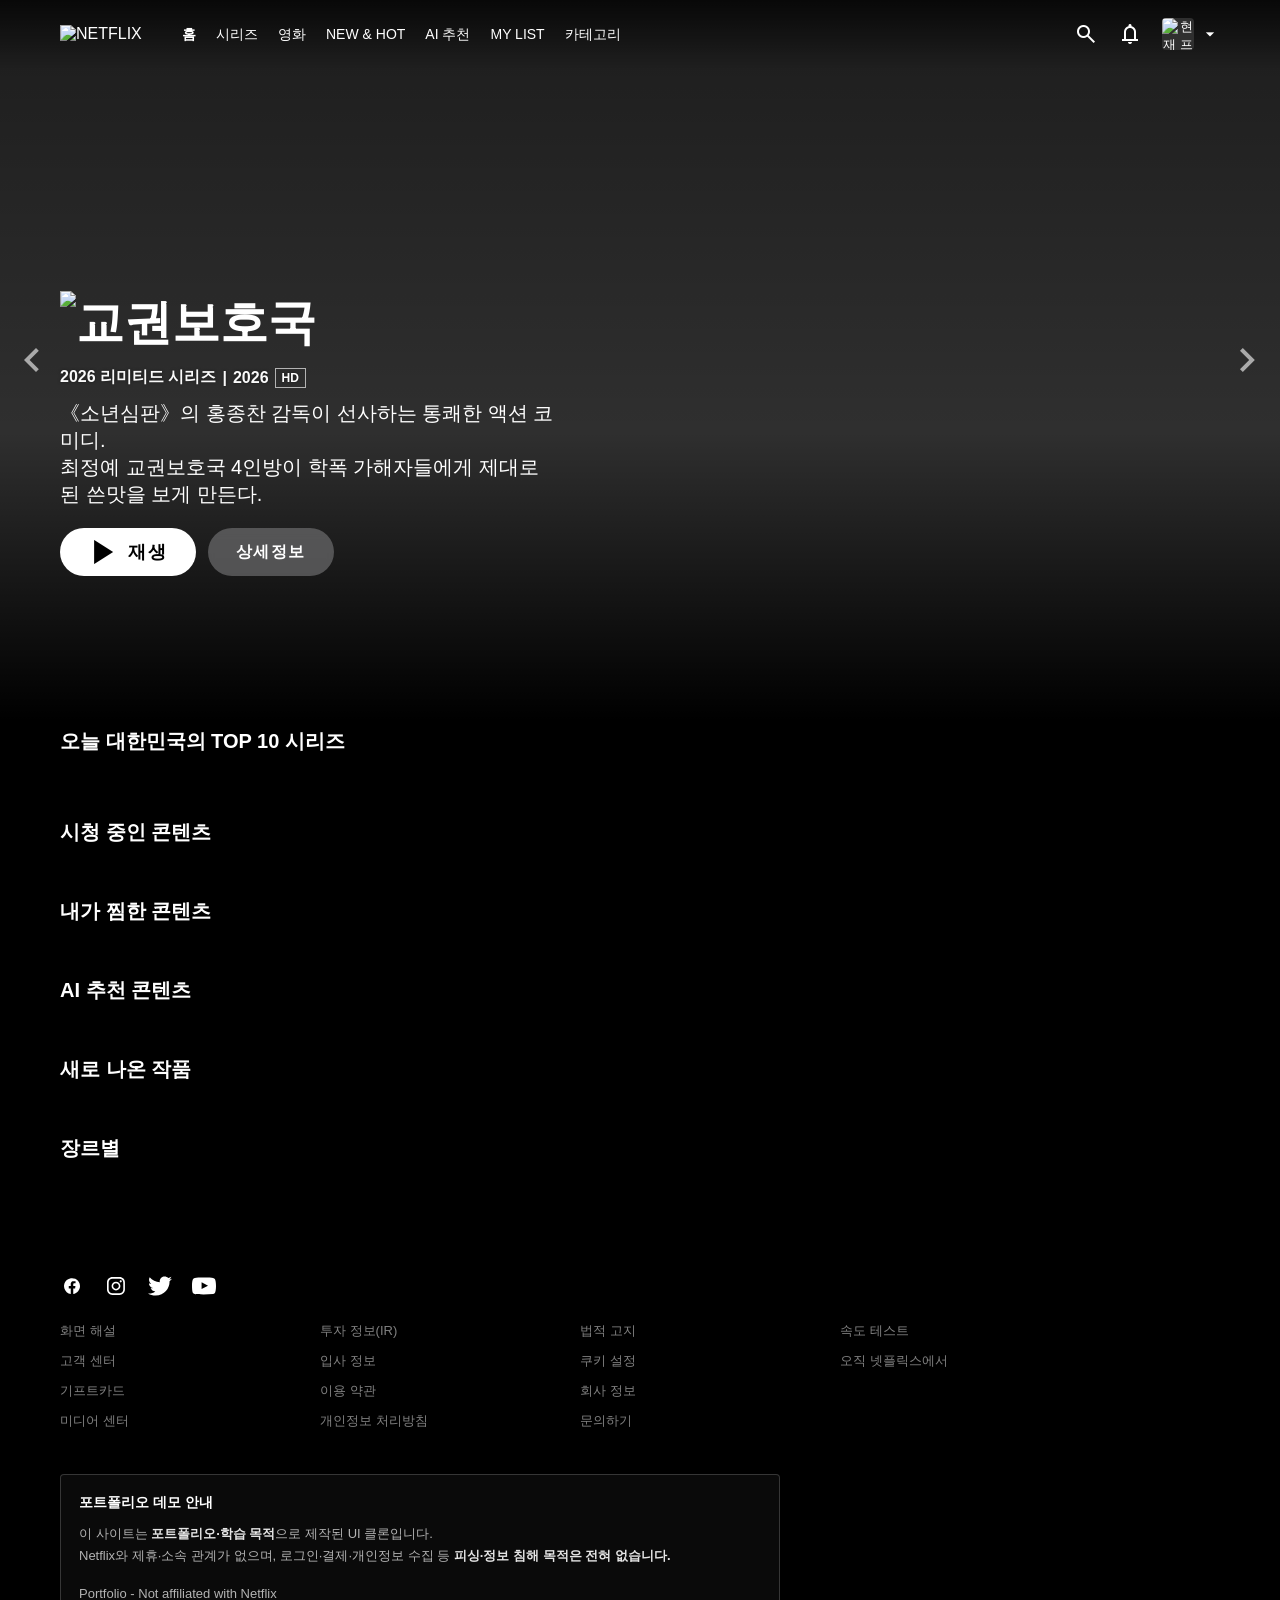
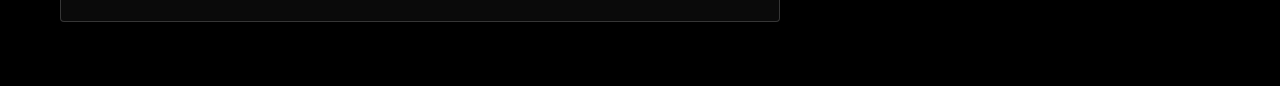
==== commit 1315e3c5: "포트폴리오 안내 모달·푸터 추가 Co-authored-by: Cursor <cursoragent@cursor.com>" ====
--- a/index.html
+++ b/index.html
@@ -223,17 +223,34 @@
         </ul>
       </nav>
 
-      <address class="footer__info">
-        <p>넷플릭스서비시스코리아 유한회사 통신판매업신고번호: 제2018-서울종로-0426호 전화번호: 00-308-321-0058</p>
-        <p>대표: 레지널드 숀 톰프슨</p>
-        <p>이메일 주소: korea@netflix.com</p>
-        <p>주소: 대한민국 서울특별시 종로구 우정국로 26, 센트로폴리스 A동 20층 우편번호 03161</p>
-        <p>사업자등록번호: 165-87-00119</p>
-        <p>클라우드 호스팅: Amazon Web Services Inc.</p>
-        <p class="footer__copy">© 1997–2026 Netflix, Inc.</p>
-      </address>
+      <aside class="footer__notice" aria-label="사이트 안내">
+        <p class="footer__notice-title">포트폴리오 데모 안내</p>
+        <p>이 사이트는 <strong>포트폴리오·학습 목적</strong>으로 제작된 UI 클론입니다.<br>Netflix와 제휴·소속 관계가 없으며, 로그인·결제·개인정보 수집 등 <strong>피싱·정보 침해 목적은 전혀 없습니다.</strong></p>
+        <p class="footer__copy">Portfolio - Not affiliated with Netflix</p>
+      </aside>
     </div>
   </footer>
+
+  <div class="notice" data-notice hidden>
+    <div class="notice__backdrop" data-notice-close></div>
+    <div
+      class="notice__dialog"
+      role="dialog"
+      aria-modal="true"
+      aria-labelledby="notice-title"
+      aria-describedby="notice-desc"
+    >
+      <h2 class="notice__title" id="notice-title">포트폴리오 목적 사이트입니다</h2>
+      <div class="notice__body" id="notice-desc">
+        <p>이 사이트는 포트폴리오·학습용으로 제작된 UI 데모입니다.</p>
+        <p>Netflix와는 무관하며,</p>
+        <p>개인정보 수집·로그인 유도·결제 요청 등 <strong>피싱 목적은 단 1도 없습니다.</strong></p>
+      </div>
+      <button type="button" class="btn btn--play notice__confirm" data-notice-close>
+        <span class="btn__label">확인했습니다</span>
+      </button>
+    </div>
+  </div>
 
   <div class="detail" data-detail>
     <div class="detail__backdrop" data-close-detail></div>
--- a/css/style.css
+++ b/css/style.css
@@ -827,8 +827,103 @@
   line-height: 1.7;
 }
 
+.footer__notice {
+  max-width: 720px;
+  padding: 16px 18px;
+  border: 1px solid rgba(255, 255, 255, 0.18);
+  border-radius: 4px;
+  background: rgba(255, 255, 255, 0.04);
+  font-size: 13px;
+  line-height: 1.7;
+  color: #b3b3b3;
+}
+
+.footer__notice-title {
+  margin-bottom: 8px;
+  font-size: 14px;
+  font-weight: 700;
+  color: #fff;
+}
+
+.footer__notice strong {
+  color: #e5e5e5;
+}
+
 .footer__copy {
   margin-top: 16px;
+}
+
+.footer--account {
+  padding: 32px 60px 48px;
+  margin-top: 40px;
+  border-top: 1px solid rgba(255, 255, 255, 0.08);
+}
+
+/* 포트폴리오 안내 모달 */
+.notice {
+  position: fixed;
+  inset: 0;
+  z-index: 500;
+  display: flex;
+  align-items: center;
+  justify-content: center;
+  padding: 24px 16px;
+  opacity: 0;
+  visibility: hidden;
+  pointer-events: none;
+  transition:
+    opacity 0.25s ease,
+    visibility 0.25s ease;
+}
+
+.notice.is-open {
+  opacity: 1;
+  visibility: visible;
+  pointer-events: auto;
+}
+
+.notice__backdrop {
+  position: absolute;
+  inset: 0;
+  background-color: rgba(0, 0, 0, 0.78);
+}
+
+.notice__dialog {
+  position: relative;
+  z-index: 1;
+  width: min(100%, 440px);
+  padding: 28px 24px 24px;
+  border-radius: 6px;
+  background: #181818;
+  border: 1px solid rgba(255, 255, 255, 0.12);
+  box-shadow: 0 16px 48px rgba(0, 0, 0, 0.55);
+  color: #e5e5e5;
+}
+
+.notice__title {
+  margin: 0 0 14px;
+  font-size: 22px;
+  font-weight: 700;
+  line-height: 1.3;
+  color: #fff;
+}
+
+.notice__body {
+  display: grid;
+  gap: 10px;
+  margin-bottom: 22px;
+  font-size: 14px;
+  line-height: 1.65;
+  color: #b3b3b3;
+}
+
+.notice__body strong {
+  color: #fff;
+}
+
+.notice__confirm {
+  width: 100%;
+  justify-content: center;
 }
 
 /* 상세정보 */
@@ -1371,6 +1466,10 @@
     padding: 44px 32px 56px;
   }
 
+  .footer--account {
+    padding: 28px 32px 40px;
+  }
+
   .footer__links a {
     font-size: 13px;
   }
@@ -1519,6 +1618,10 @@
     padding: 40px 16px;
   }
 
+  .footer--account {
+    padding: 24px 16px 32px;
+  }
+
   .footer__links {
     flex-wrap: wrap;
     gap: 16px;
@@ -1534,6 +1637,14 @@
 
   .footer__info {
     font-size: 11px;
+  }
+
+  .notice__dialog {
+    padding: 24px 18px 20px;
+  }
+
+  .notice__title {
+    font-size: 20px;
   }
 
   .detail {
